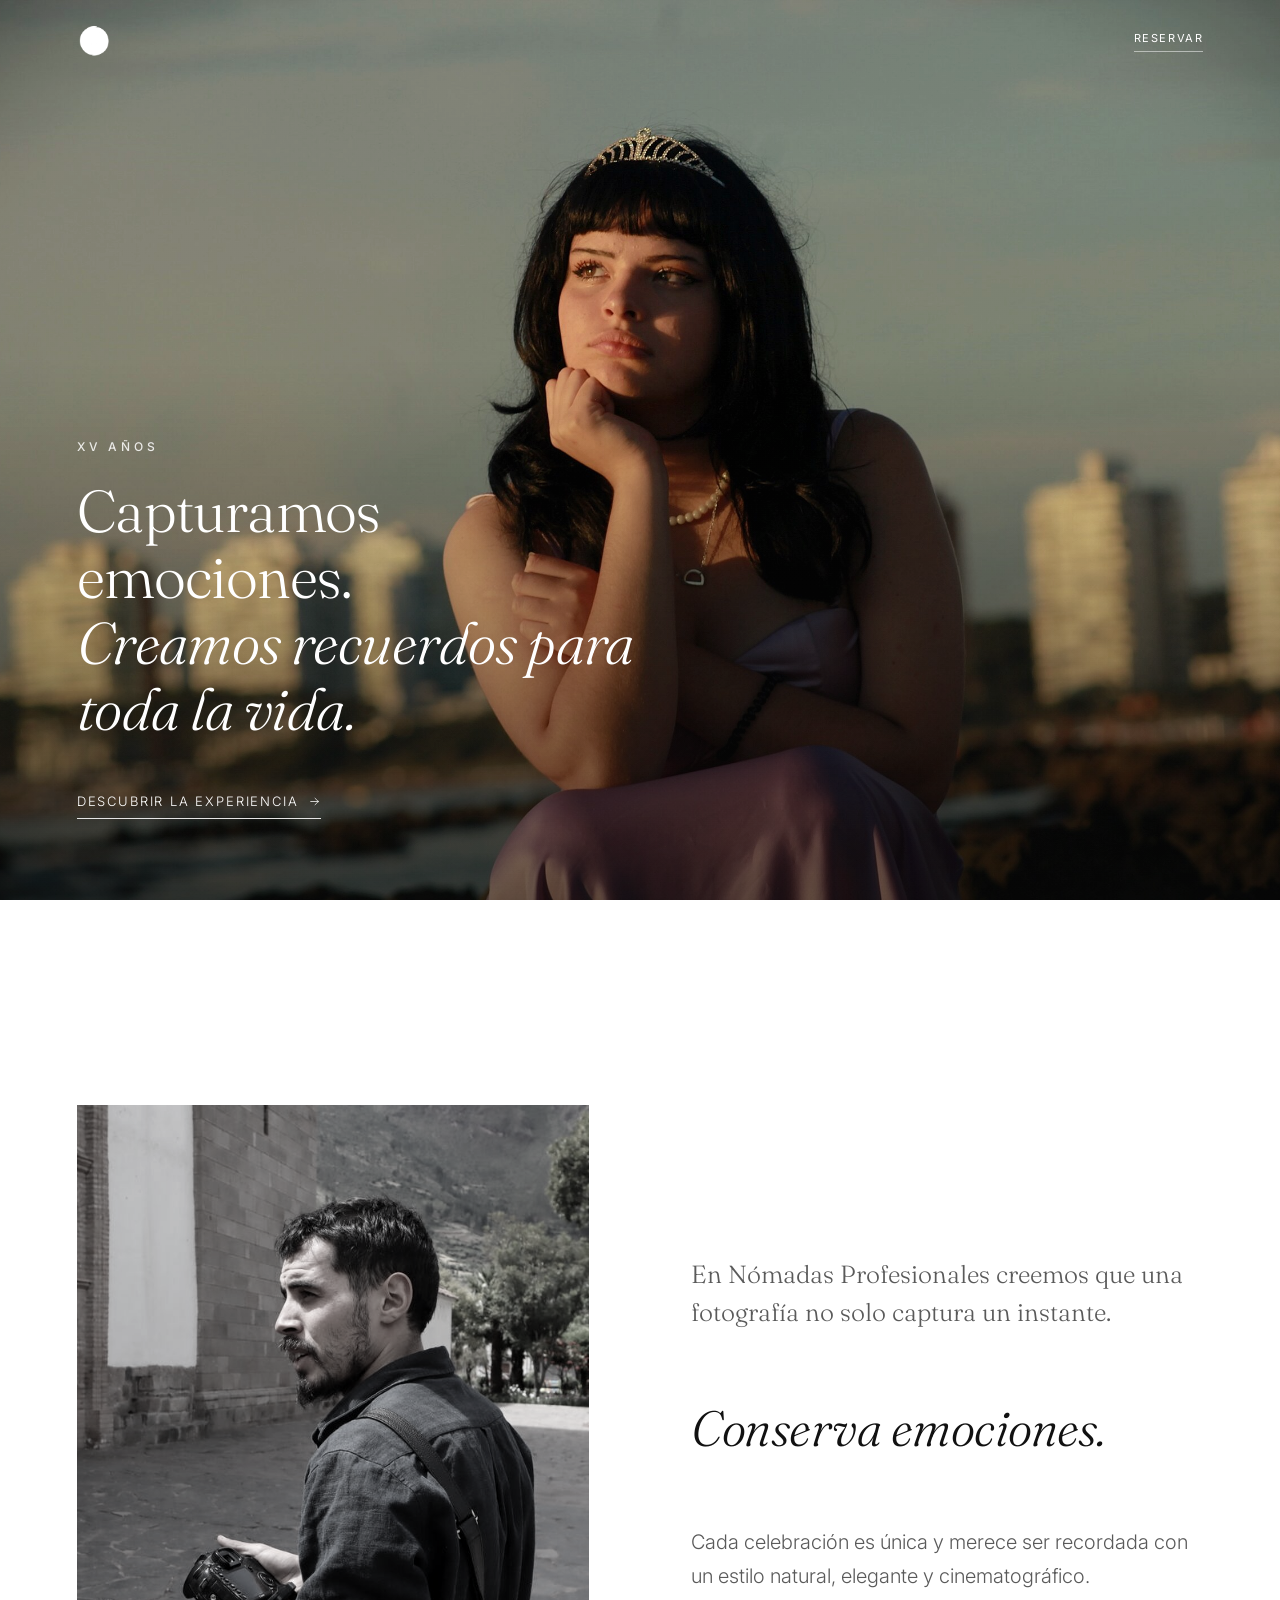
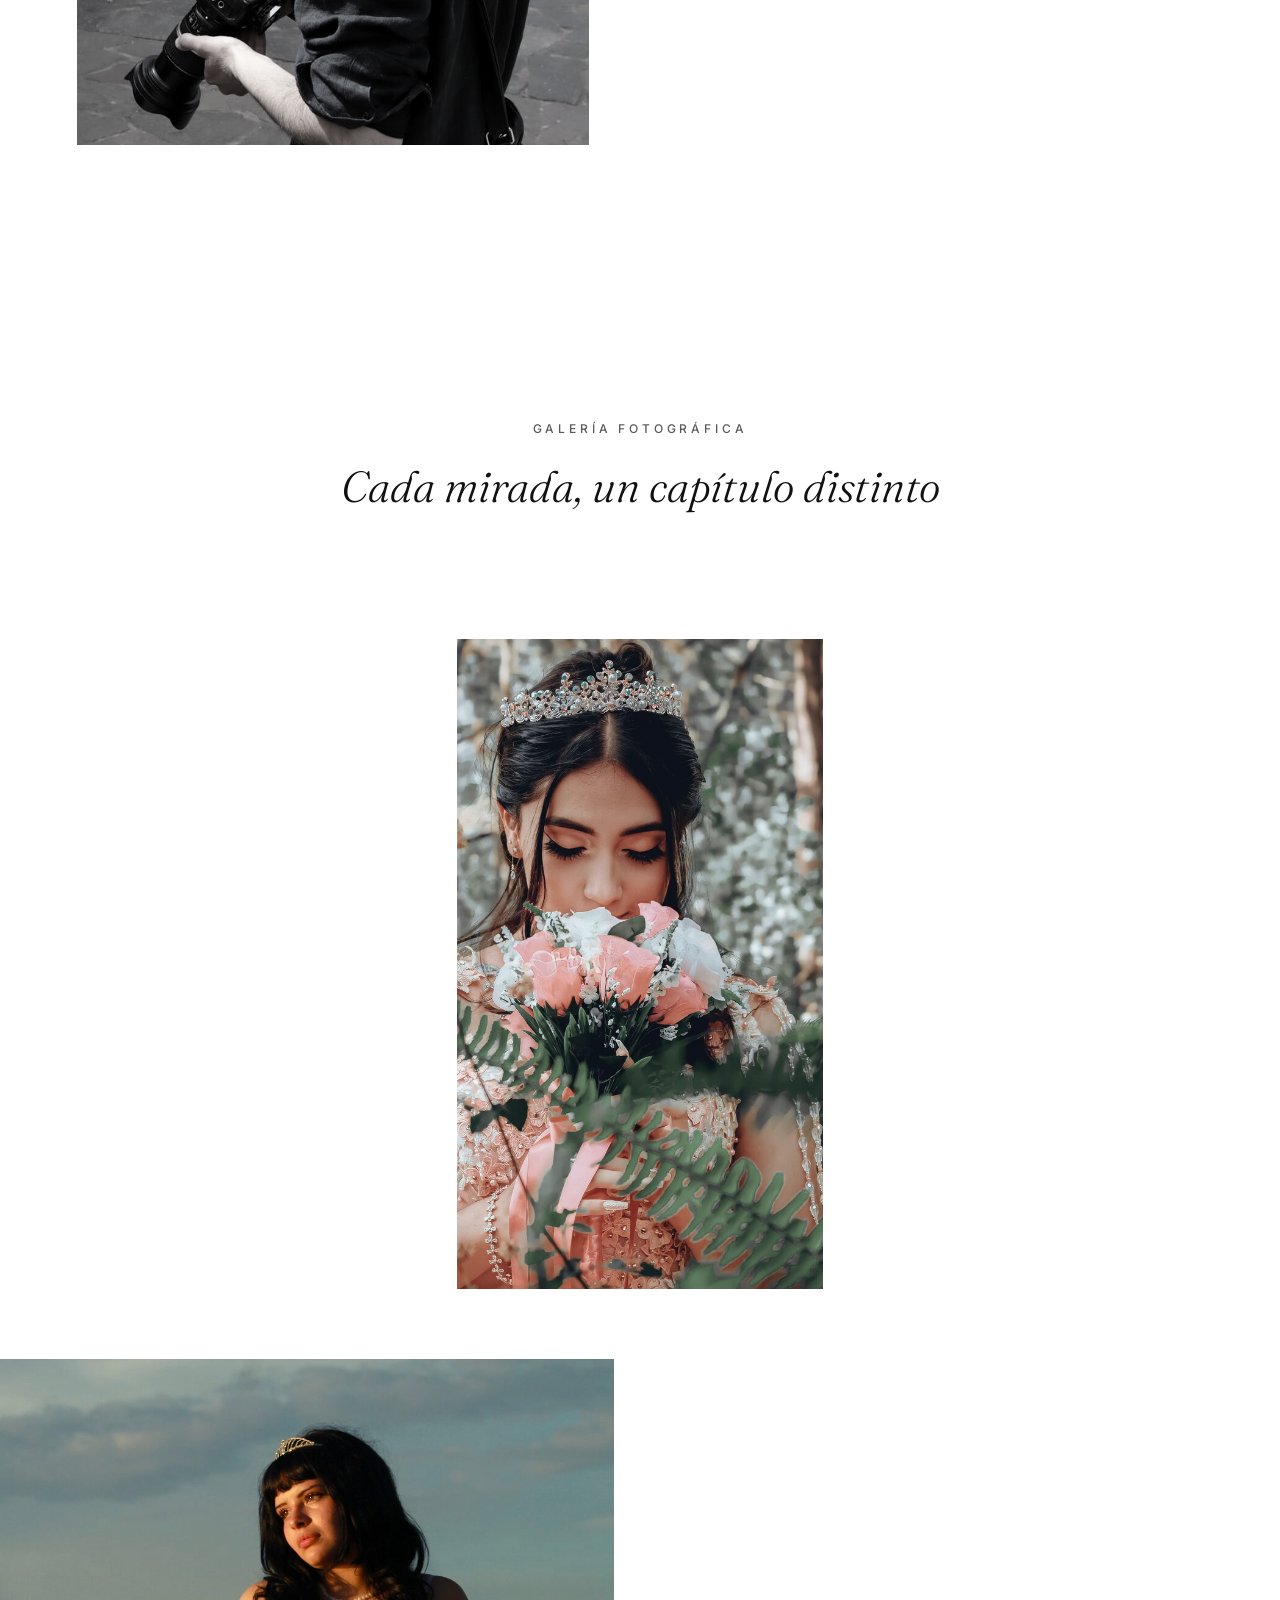
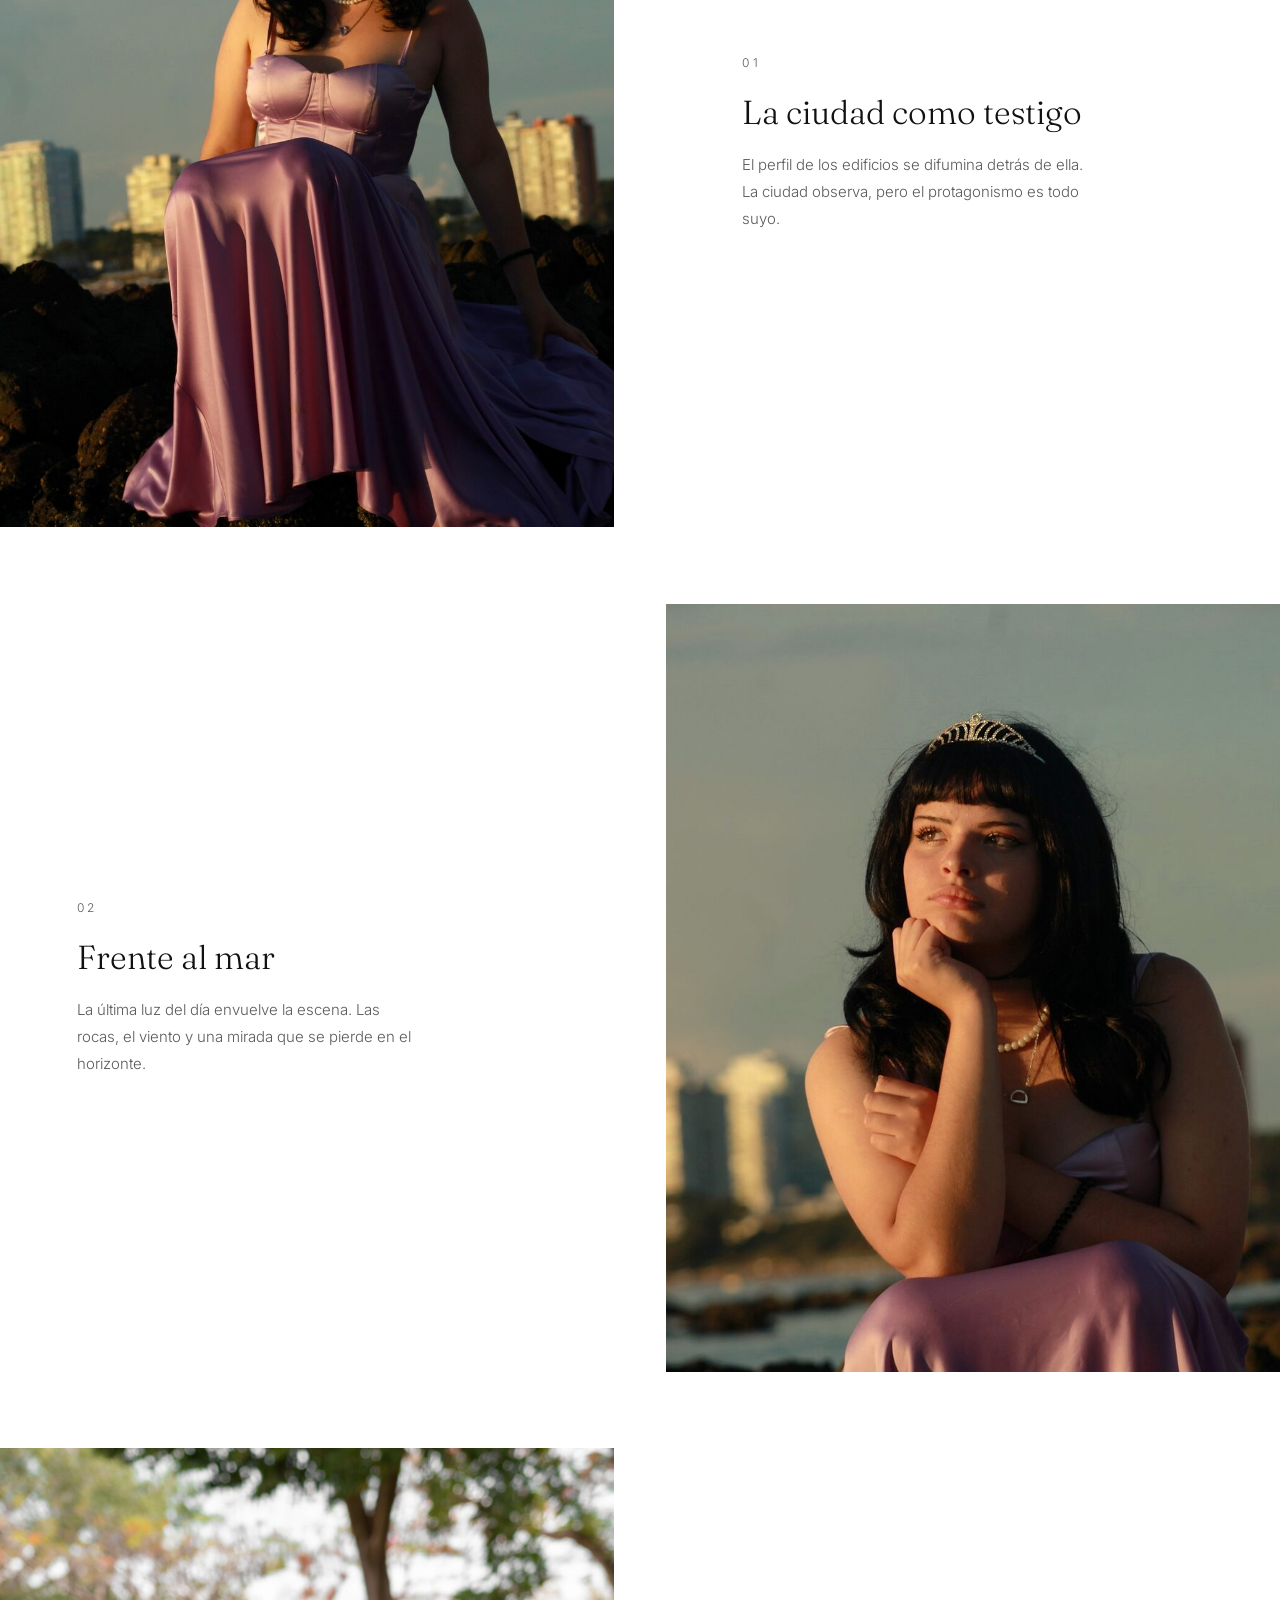
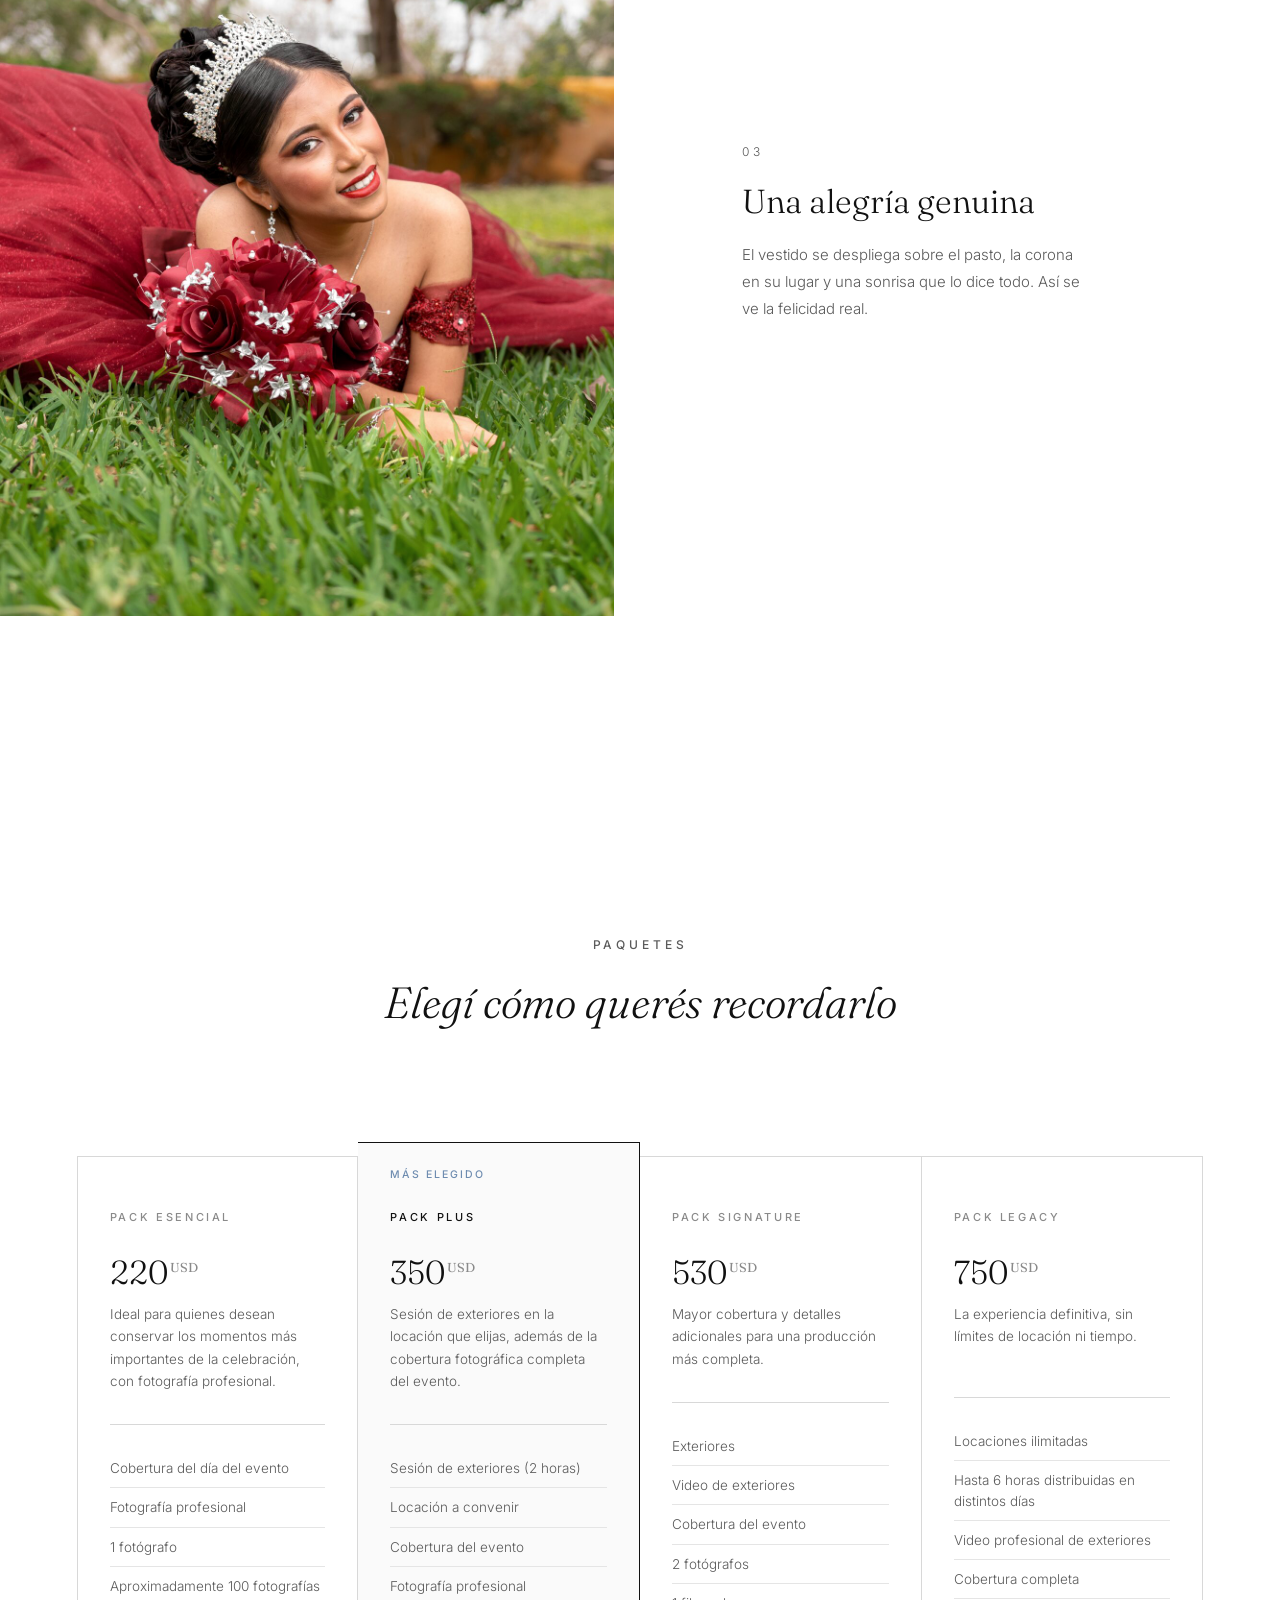
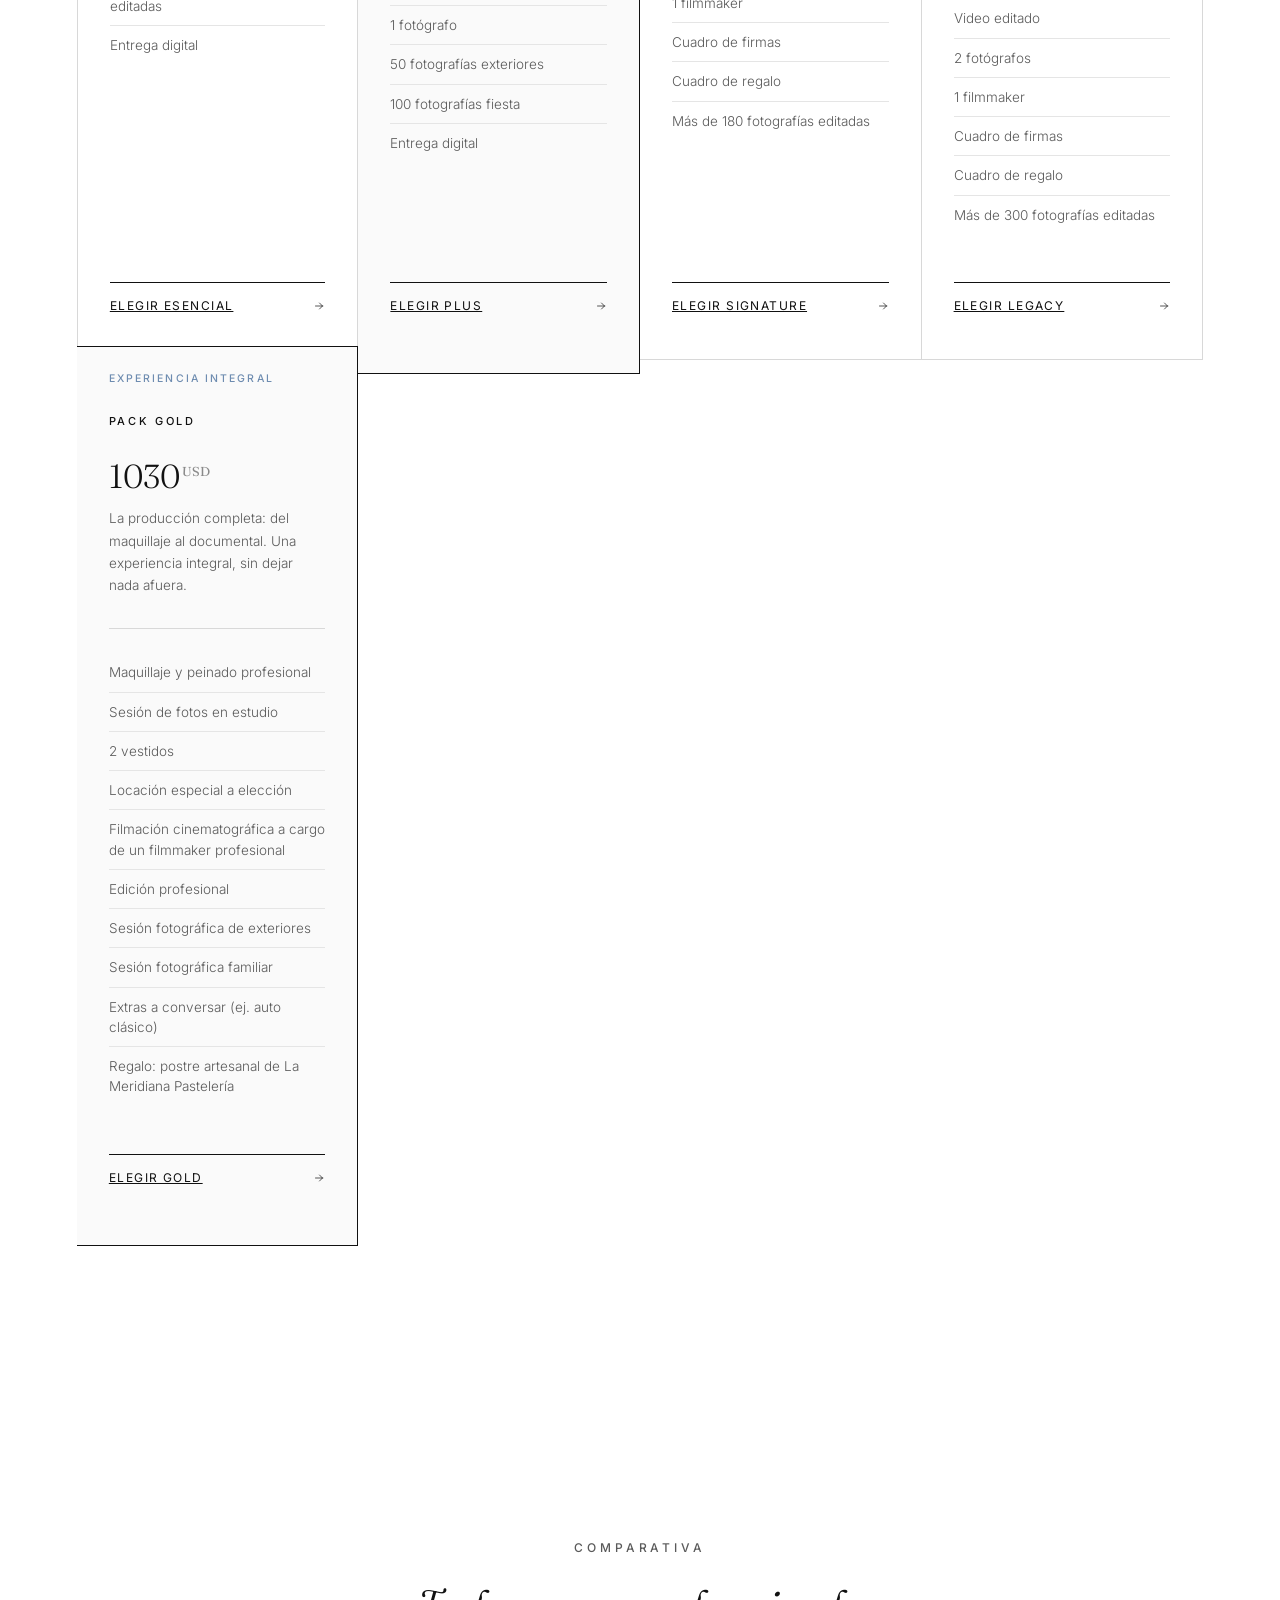
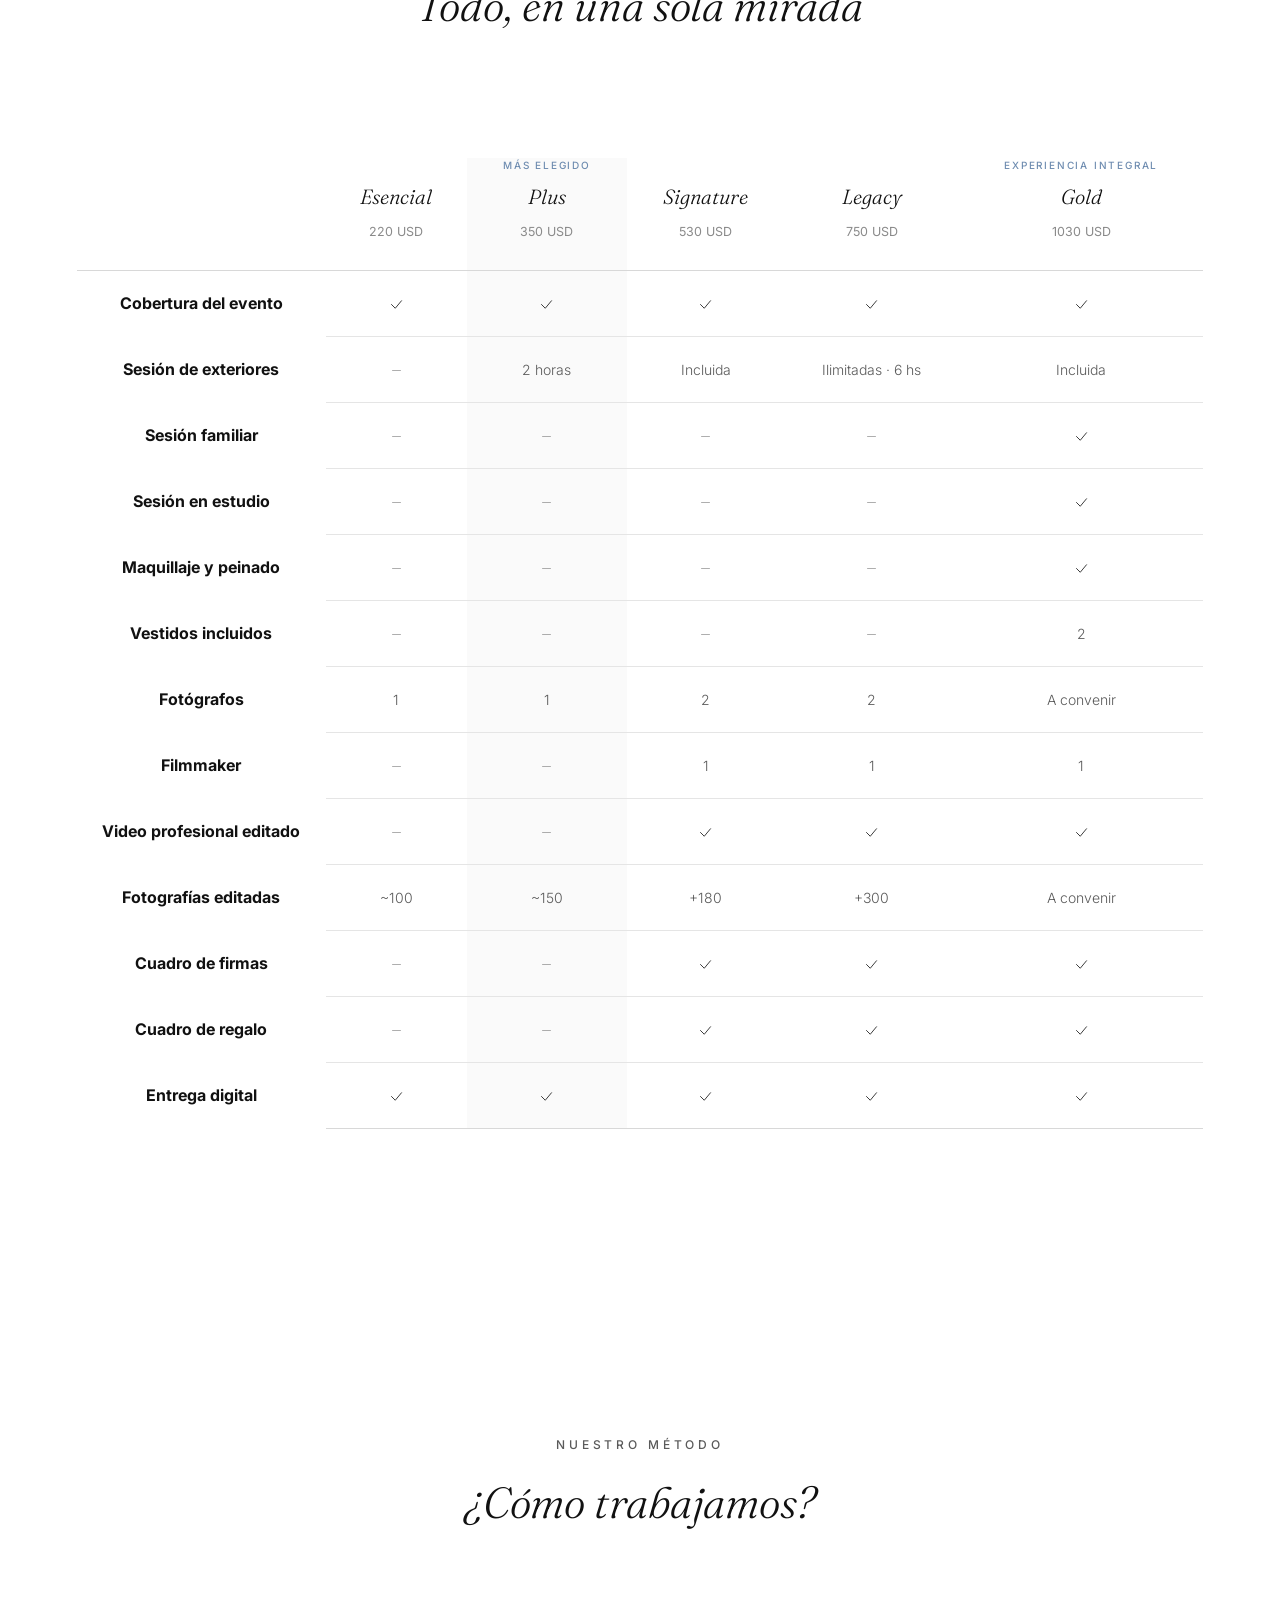
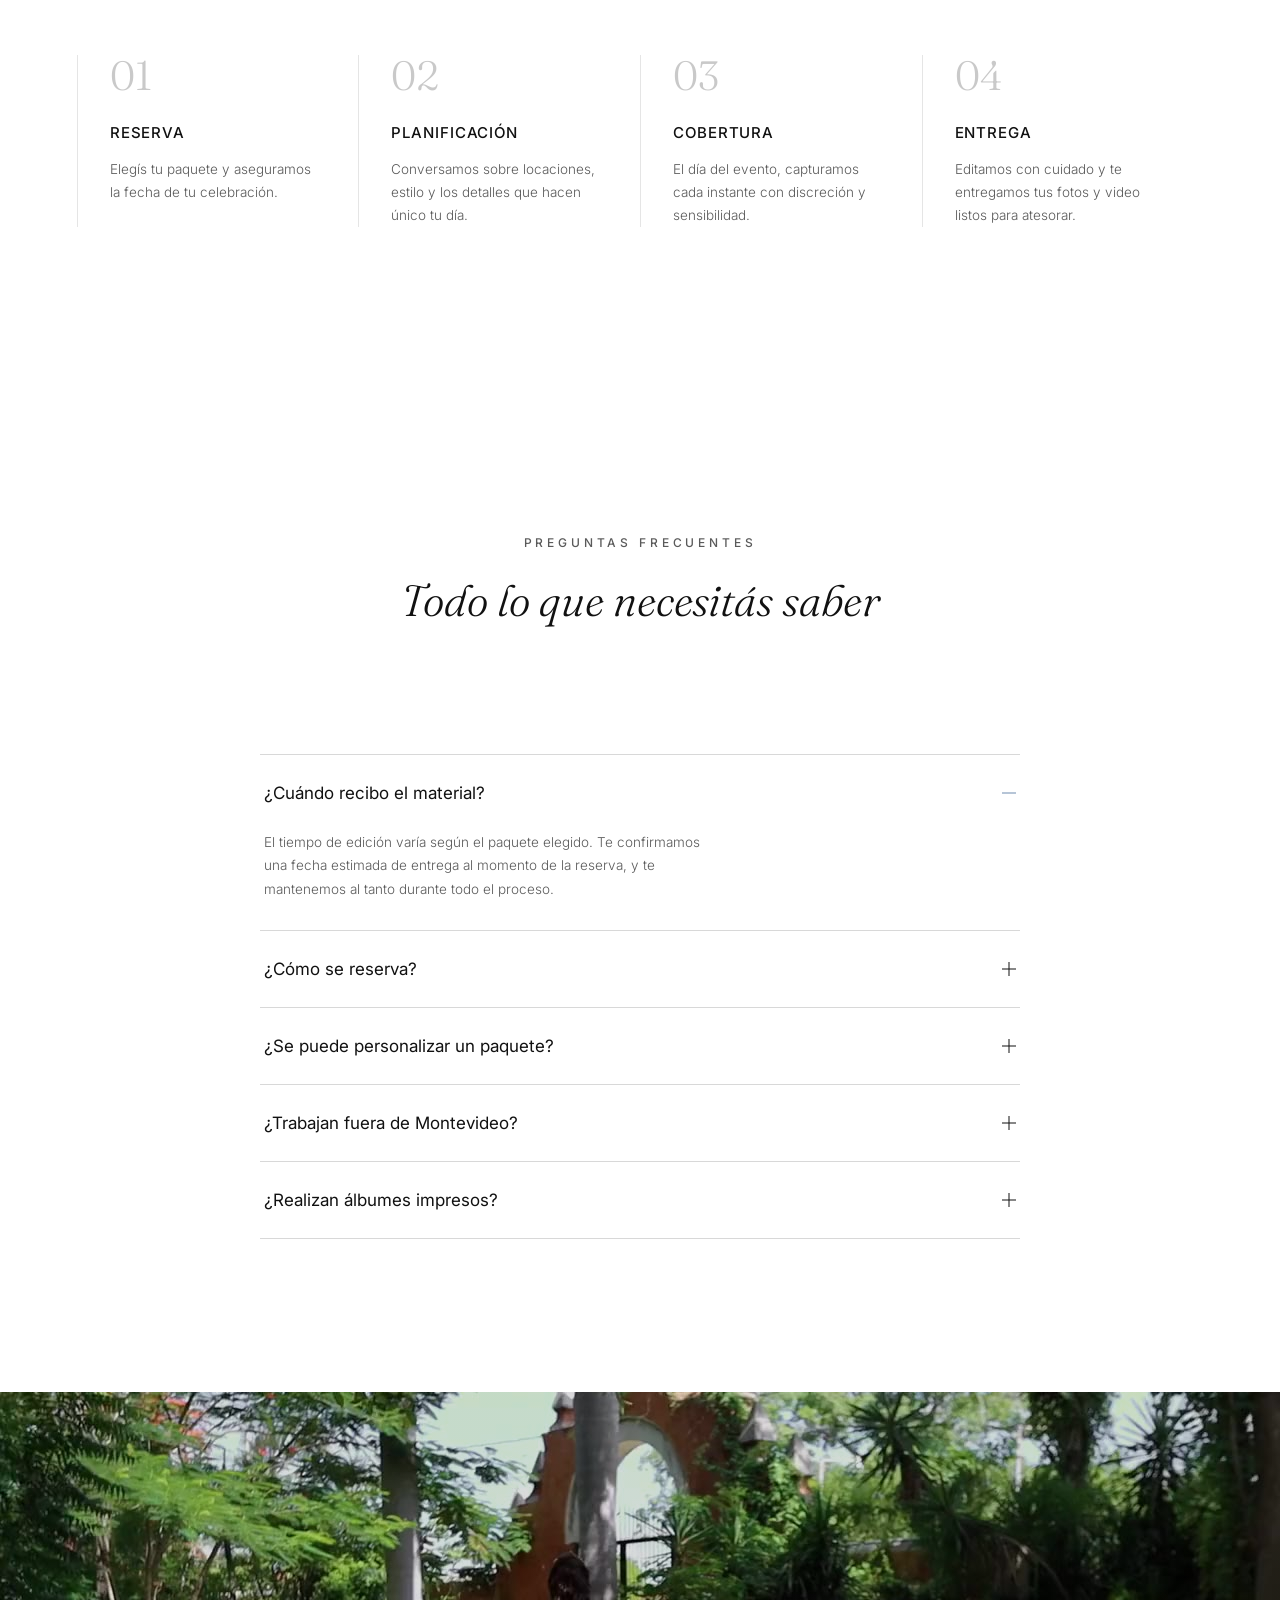
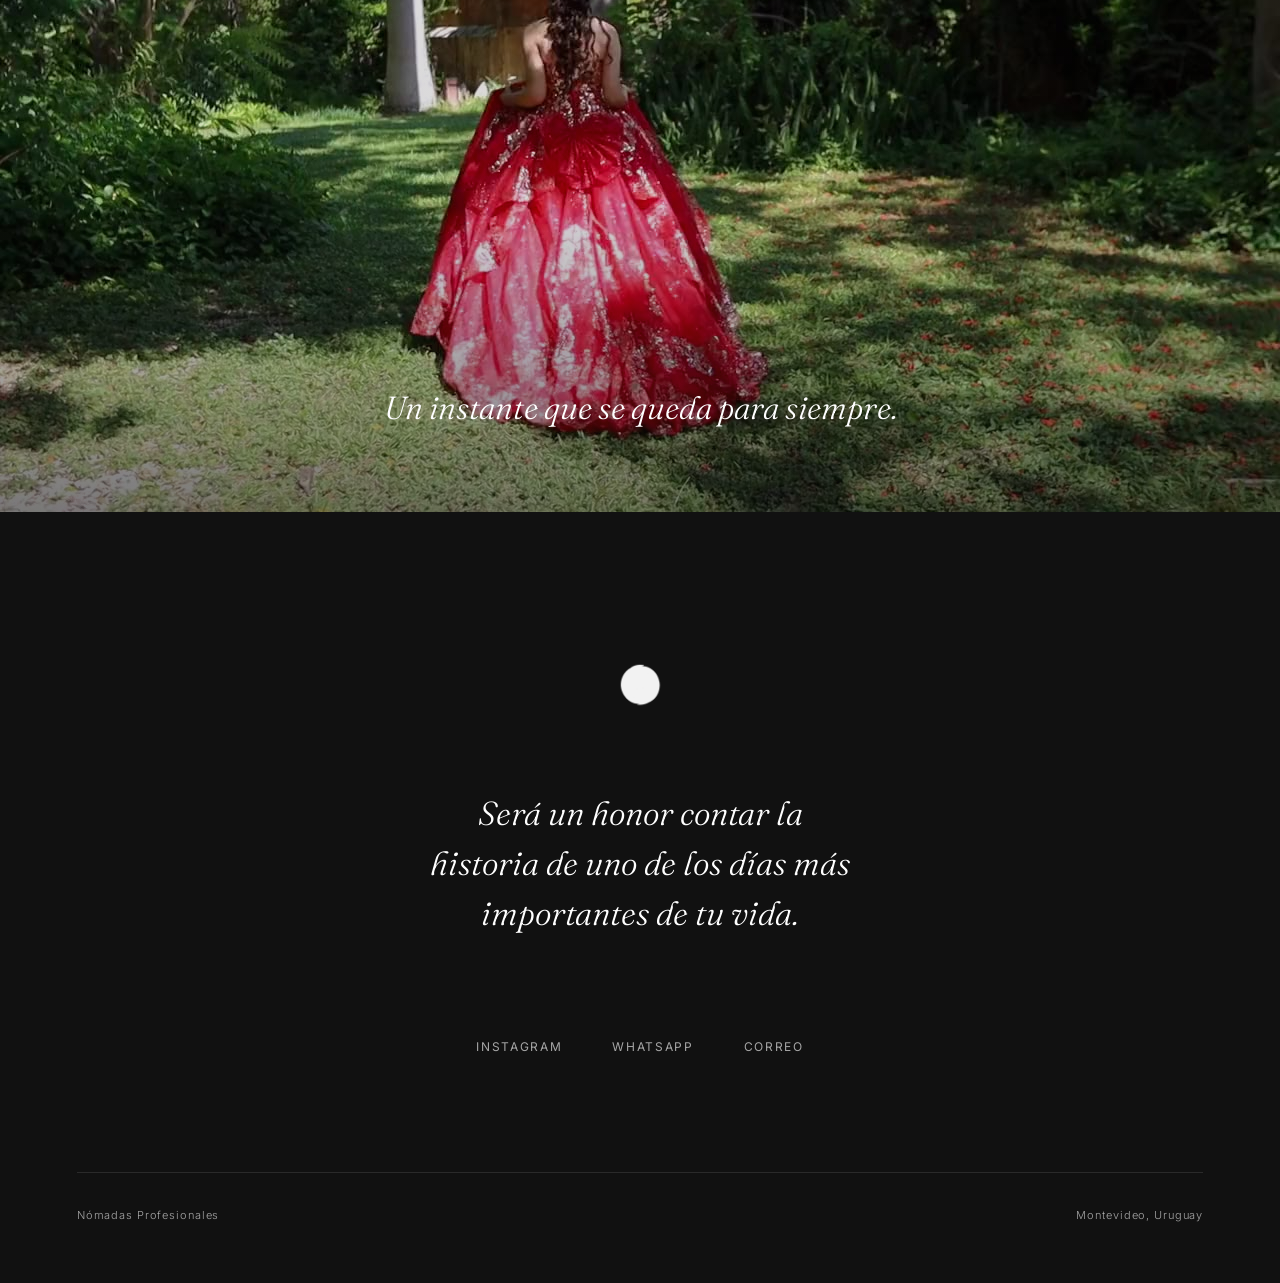
==== index.html @ d7146683 "Rename index (2).html to index.html" ====
<!DOCTYPE html>
<html lang="es">
<head>
  <meta charset="UTF-8">
  <meta name="viewport" content="width=device-width, initial-scale=1.0">

  <!-- ==================== SEO ==================== -->
  <title>Nómadas Profesionales — Fotografía y Video de XV Años</title>
  <meta name="description" content="Fotografía y video profesional de XV años en Montevideo y todo Uruguay. Capturamos emociones y creamos recuerdos para toda la vida, con un estilo natural, elegante y cinematográfico.">
  <meta name="keywords" content="fotografía XV años, video XV años, quinceañera Montevideo, fotógrafo XV años Uruguay, filmmaker XV años">
  <meta name="author" content="Nómadas Profesionales">
  <link rel="canonical" href="https://www.nomadasprofesionales.com/xv-anos">

  <!-- Open Graph / redes sociales -->
  <meta property="og:type" content="website">
  <meta property="og:title" content="Nómadas Profesionales — Fotografía y Video de XV Años">
  <meta property="og:description" content="Capturamos emociones. Creamos recuerdos para toda la vida. Fotografía y video profesional de XV años, con un estilo natural, elegante y cinematográfico.">
  <meta property="og:image" content="img/hero.jpg">
  <meta property="og:locale" content="es_UY">
  <meta name="twitter:card" content="summary_large_image">

  <meta name="theme-color" content="#111111">

  <!-- ==================== Rendimiento: preconexión y fuentes ==================== -->
  <link rel="preconnect" href="https://fonts.googleapis.com">
  <link rel="preconnect" href="https://fonts.gstatic.com" crossorigin>
  <link href="https://fonts.googleapis.com/css2?family=Fraunces:ital,opsz,wght@0,9..144,300;0,9..144,400;1,9..144,300;1,9..144,400&family=Inter:wght@300;400;500&display=swap" rel="stylesheet">

  <link rel="preload" as="image" href="img/hero.jpg" fetchpriority="high">

  <link rel="stylesheet" href="css/style.css">

  <!-- ==================== Datos estructurados (SEO) ==================== -->
  <script type="application/ld+json">
  {
    "@context": "https://schema.org",
    "@type": "ProfessionalService",
    "name": "Nómadas Profesionales",
    "description": "Fotografía y video profesional de XV años, con estilo natural, elegante y cinematográfico.",
    "areaServed": {
      "@type": "City",
      "name": "Montevideo"
    },
    "serviceType": "Fotografía y video de XV años",
    "priceRange": "220 USD - 1030 USD"
  }
  </script>
</head>
<body>

  <!-- ==================== HEADER ==================== -->
  <header class="header">
    <a href="#inicio" class="header__logo" aria-label="Nómadas Profesionales — inicio">
      <img src="img/logo-black.png" alt="Nómadas Profesionales" width="34" height="34">
    </a>
    <a href="#contacto" class="header__cta">Reservar</a>
  </header>

  <main id="inicio">

    <!-- ==================== HERO ==================== -->
    <section class="hero" aria-label="Presentación">
      <img
        class="hero__imagen"
        src="img/hero.jpg"
        alt="Retrato editorial de una quinceañera al atardecer, con el horizonte de la ciudad de fondo"
        width="2400"
        height="1600"
        fetchpriority="high"
      >
      <div class="hero__velo"></div>

      <div class="hero__contenido">
        <p class="hero__eyebrow"><span>XV Años</span></p>

        <h1 class="hero__titulo">
          <span class="linea"><span>Capturamos emociones.</span></span>
          <span class="linea"><span>Creamos recuerdos para toda la vida.</span></span>
        </h1>

        <div class="hero__cta-wrap">
          <a href="#propuesta" class="boton-linea">
            Descubrir la experiencia
            <svg viewBox="0 0 24 24" fill="none" aria-hidden="true">
              <path d="M5 12H19M19 12L13 6M19 12L13 18" stroke="currentColor" stroke-width="1.4" stroke-linecap="round" stroke-linejoin="round"/>
            </svg>
          </a>
        </div>
      </div>
    </section>

    <!-- ==================== NUESTRA PROPUESTA ==================== -->
    <section class="propuesta" id="propuesta" aria-labelledby="propuesta-titulo">
      <h2 id="propuesta-titulo" class="sr-only">Nuestra propuesta</h2>

      <div class="propuesta__grid">
        <div class="propuesta__figura" data-reveal>
          <img
            src="img/about.jpg"
            alt="El fotógrafo de Nómadas Profesionales trabajando en el terreno, cámara en mano"
            width="1200"
            height="800"
            loading="lazy"
          >
        </div>

        <div class="propuesta__bloque">
          <p class="propuesta__linea propuesta__linea--intro" data-reveal>
            En Nómadas Profesionales creemos que una fotografía no solo captura un instante.
          </p>
          <p class="propuesta__linea propuesta__linea--enfasis" data-reveal>
            Conserva emociones.
          </p>
          <p class="propuesta__linea propuesta__linea--cierre" data-reveal>
            Cada celebración es única y merece ser recordada con un estilo natural, elegante y cinematográfico.
          </p>
        </div>
      </div>
    </section>

    <!-- ==================== GALERÍA FOTOGRÁFICA ==================== -->
    <section class="galeria" id="galeria" aria-labelledby="galeria-titulo">
      <div class="encabezado-seccion">
        <p class="eyebrow">Galería fotográfica</p>
        <h2 id="galeria-titulo" class="titulo-seccion">Cada mirada, un capítulo distinto</h2>
      </div>

      <!-- Otoño: una sola foto, vertical -->
      <figure class="galeria__ancha" data-reveal>
        <img src="img/gallery-08.jpg" alt="Retrato oliendo un ramo de flores entre helechos" width="1600" height="1066" loading="lazy">
      </figure>

      <!-- El video se movió a una sección propia al final de la página,
           donde se reproduce de fondo automáticamente al llegar a esa altura. -->

      <article class="galeria__entrada">
        <div class="galeria__figura" data-reveal>
          <img src="img/gallery-02.jpg" alt="Retrato frente al horizonte de la ciudad, al atardecer" width="1600" height="1245" loading="lazy">
        </div>
        <div class="galeria__texto">
          <span class="galeria__numero">01</span>
          <h3 class="galeria__titulo">La ciudad como testigo</h3>
          <p class="galeria__descripcion">El perfil de los edificios se difumina detrás de ella. La ciudad observa, pero el protagonismo es todo suyo.</p>
        </div>
      </article>

      <article class="galeria__entrada galeria__entrada--invertida">
        <div class="galeria__figura" data-reveal>
          <img src="img/gallery-04.jpg" alt="Retrato sobre las rocas de la costa, al atardecer" width="1600" height="1067" loading="lazy">
        </div>
        <div class="galeria__texto">
          <span class="galeria__numero">02</span>
          <h3 class="galeria__titulo">Frente al mar</h3>
          <p class="galeria__descripcion">La última luz del día envuelve la escena. Las rocas, el viento y una mirada que se pierde en el horizonte.</p>
        </div>
      </article>

      <article class="galeria__entrada">
        <div class="galeria__figura" data-reveal>
          <img src="img/gallery-07.jpg" alt="Retrato recostada sobre el pasto con vestido rojo, tiara y ramo" width="1280" height="1600" loading="lazy">
        </div>
        <div class="galeria__texto">
          <span class="galeria__numero">03</span>
          <h3 class="galeria__titulo">Una alegría genuina</h3>
          <p class="galeria__descripcion">El vestido se despliega sobre el pasto, la corona en su lugar y una sonrisa que lo dice todo. Así se ve la felicidad real.</p>
        </div>
      </article>
    </section>

    <!-- ==================== PAQUETES ==================== -->
    <section class="paquetes" id="paquetes" aria-labelledby="paquetes-titulo">
      <div class="encabezado-seccion">
        <p class="eyebrow">Paquetes</p>
        <h2 id="paquetes-titulo" class="titulo-seccion">Elegí cómo querés recordarlo</h2>
      </div>

      <div class="paquetes__grid">

        <article class="tarjeta">
          <p class="tarjeta__nombre">Pack Esencial</p>
          <p class="tarjeta__precio">220<sup>USD</sup></p>
          <p class="tarjeta__descripcion">Ideal para quienes desean conservar los momentos más importantes de la celebración, con fotografía profesional.</p>
          <div class="tarjeta__divisor"></div>
          <ul class="tarjeta__lista">
            <li>Cobertura del día del evento</li>
            <li>Fotografía profesional</li>
            <li>1 fotógrafo</li>
            <li>Aproximadamente 100 fotografías editadas</li>
            <li>Entrega digital</li>
          </ul>
          <a href="#contacto" class="tarjeta__cta">
            Elegir Esencial
            <svg class="icono" viewBox="0 0 24 24" fill="none" aria-hidden="true"><path d="M5 12H19M19 12L13 6M19 12L13 18" stroke="currentColor" stroke-width="1.4" stroke-linecap="round" stroke-linejoin="round"/></svg>
          </a>
        </article>

        <article class="tarjeta tarjeta--destacada">
          <span class="tarjeta__etiqueta">Más elegido</span>
          <p class="tarjeta__nombre">Pack Plus</p>
          <p class="tarjeta__precio">350<sup>USD</sup></p>
          <p class="tarjeta__descripcion">Sesión de exteriores en la locación que elijas, además de la cobertura fotográfica completa del evento.</p>
          <div class="tarjeta__divisor"></div>
          <ul class="tarjeta__lista">
            <li>Sesión de exteriores (2 horas)</li>
            <li>Locación a convenir</li>
            <li>Cobertura del evento</li>
            <li>Fotografía profesional</li>
            <li>1 fotógrafo</li>
            <li>50 fotografías exteriores</li>
            <li>100 fotografías fiesta</li>
            <li>Entrega digital</li>
          </ul>
          <a href="#contacto" class="tarjeta__cta">
            Elegir Plus
            <svg class="icono" viewBox="0 0 24 24" fill="none" aria-hidden="true"><path d="M5 12H19M19 12L13 6M19 12L13 18" stroke="currentColor" stroke-width="1.4" stroke-linecap="round" stroke-linejoin="round"/></svg>
          </a>
        </article>

        <article class="tarjeta">
          <p class="tarjeta__nombre">Pack Signature</p>
          <p class="tarjeta__precio">530<sup>USD</sup></p>
          <p class="tarjeta__descripcion">Mayor cobertura y detalles adicionales para una producción más completa.</p>
          <div class="tarjeta__divisor"></div>
          <ul class="tarjeta__lista">
            <li>Exteriores</li>
            <li>Video de exteriores</li>
            <li>Cobertura del evento</li>
            <li>2 fotógrafos</li>
            <li>1 filmmaker</li>
            <li>Cuadro de firmas</li>
            <li>Cuadro de regalo</li>
            <li>Más de 180 fotografías editadas</li>
          </ul>
          <a href="#contacto" class="tarjeta__cta">
            Elegir Signature
            <svg class="icono" viewBox="0 0 24 24" fill="none" aria-hidden="true"><path d="M5 12H19M19 12L13 6M19 12L13 18" stroke="currentColor" stroke-width="1.4" stroke-linecap="round" stroke-linejoin="round"/></svg>
          </a>
        </article>

        <article class="tarjeta">
          <p class="tarjeta__nombre">Pack Legacy</p>
          <p class="tarjeta__precio">750<sup>USD</sup></p>
          <p class="tarjeta__descripcion">La experiencia definitiva, sin límites de locación ni tiempo.</p>
          <div class="tarjeta__divisor"></div>
          <ul class="tarjeta__lista">
            <li>Locaciones ilimitadas</li>
            <li>Hasta 6 horas distribuidas en distintos días</li>
            <li>Video profesional de exteriores</li>
            <li>Cobertura completa</li>
            <li>Video editado</li>
            <li>2 fotógrafos</li>
            <li>1 filmmaker</li>
            <li>Cuadro de firmas</li>
            <li>Cuadro de regalo</li>
            <li>Más de 300 fotografías editadas</li>
          </ul>
          <a href="#contacto" class="tarjeta__cta">
            Elegir Legacy
            <svg class="icono" viewBox="0 0 24 24" fill="none" aria-hidden="true"><path d="M5 12H19M19 12L13 6M19 12L13 18" stroke="currentColor" stroke-width="1.4" stroke-linecap="round" stroke-linejoin="round"/></svg>
          </a>
        </article>

        <article class="tarjeta tarjeta--destacada">
          <span class="tarjeta__etiqueta">Experiencia integral</span>
          <p class="tarjeta__nombre">Pack Gold</p>
          <p class="tarjeta__precio">1030<sup>USD</sup></p>
          <p class="tarjeta__descripcion">La producción completa: del maquillaje al documental. Una experiencia integral, sin dejar nada afuera.</p>
          <div class="tarjeta__divisor"></div>
          <ul class="tarjeta__lista">
            <li>Maquillaje y peinado profesional</li>
            <li>Sesión de fotos en estudio</li>
            <li>2 vestidos</li>
            <li>Locación especial a elección</li>
            <li>Filmación cinematográfica a cargo de un filmmaker profesional</li>
            <li>Edición profesional</li>
            <li>Sesión fotográfica de exteriores</li>
            <li>Sesión fotográfica familiar</li>
            <li>Extras a conversar (ej. auto clásico)</li>
            <li>Regalo: postre artesanal de La Meridiana Pastelería</li>
          </ul>
          <a href="#contacto" class="tarjeta__cta">
            Elegir Gold
            <svg class="icono" viewBox="0 0 24 24" fill="none" aria-hidden="true"><path d="M5 12H19M19 12L13 6M19 12L13 18" stroke="currentColor" stroke-width="1.4" stroke-linecap="round" stroke-linejoin="round"/></svg>
          </a>
        </article>

      </div>
    </section>

    <!-- ==================== COMPARATIVA ==================== -->
    <section class="comparativa" id="comparativa" aria-labelledby="comparativa-titulo">
      <div class="encabezado-seccion">
        <p class="eyebrow">Comparativa</p>
        <h2 id="comparativa-titulo" class="titulo-seccion">Todo, en una sola mirada</h2>
      </div>

      <div class="comparativa__wrap">
        <table class="tabla-comparativa">
          <caption class="sr-only">Comparación de características entre los cinco paquetes de fotografía y video de XV años</caption>
          <thead>
            <tr>
              <th scope="col"></th>
              <th scope="col">
                <div class="th-interior">
                  <span class="th-etiqueta"></span>
                  <span class="th-nombre">Esencial</span>
                  <span class="th-precio">220 USD</span>
                </div>
              </th>
              <th scope="col" class="col-plus">
                <div class="th-interior">
                  <span class="th-etiqueta">Más elegido</span>
                  <span class="th-nombre">Plus</span>
                  <span class="th-precio">350 USD</span>
                </div>
              </th>
              <th scope="col">
                <div class="th-interior">
                  <span class="th-etiqueta"></span>
                  <span class="th-nombre">Signature</span>
                  <span class="th-precio">530 USD</span>
                </div>
              </th>
              <th scope="col">
                <div class="th-interior">
                  <span class="th-etiqueta"></span>
                  <span class="th-nombre">Legacy</span>
                  <span class="th-precio">750 USD</span>
                </div>
              </th>
              <th scope="col">
                <div class="th-interior">
                  <span class="th-etiqueta">Experiencia integral</span>
                  <span class="th-nombre">Gold</span>
                  <span class="th-precio">1030 USD</span>
                </div>
              </th>
            </tr>
          </thead>
          <tbody>
            <tr>
              <th scope="row">Cobertura del evento</th>
              <td><svg class="icono icono--check" viewBox="0 0 24 24" aria-label="Incluido"><polyline points="4 12 10 18 20 6"/></svg></td>
              <td class="col-plus"><svg class="icono icono--check" viewBox="0 0 24 24" aria-label="Incluido"><polyline points="4 12 10 18 20 6"/></svg></td>
              <td><svg class="icono icono--check" viewBox="0 0 24 24" aria-label="Incluido"><polyline points="4 12 10 18 20 6"/></svg></td>
              <td><svg class="icono icono--check" viewBox="0 0 24 24" aria-label="Incluido"><polyline points="4 12 10 18 20 6"/></svg></td>
              <td><svg class="icono icono--check" viewBox="0 0 24 24" aria-label="Incluido"><polyline points="4 12 10 18 20 6"/></svg></td>
            </tr>
            <tr>
              <th scope="row">Sesión de exteriores</th>
              <td><svg class="icono icono--guion" viewBox="0 0 24 24" aria-label="No incluido"><line x1="5" y1="12" x2="19" y2="12"/></svg></td>
              <td class="col-plus">2 horas</td>
              <td>Incluida</td>
              <td>Ilimitadas · 6 hs</td>
              <td>Incluida</td>
            </tr>
            <tr>
              <th scope="row">Sesión familiar</th>
              <td><svg class="icono icono--guion" viewBox="0 0 24 24" aria-label="No incluido"><line x1="5" y1="12" x2="19" y2="12"/></svg></td>
              <td class="col-plus"><svg class="icono icono--guion" viewBox="0 0 24 24" aria-label="No incluido"><line x1="5" y1="12" x2="19" y2="12"/></svg></td>
              <td><svg class="icono icono--guion" viewBox="0 0 24 24" aria-label="No incluido"><line x1="5" y1="12" x2="19" y2="12"/></svg></td>
              <td><svg class="icono icono--guion" viewBox="0 0 24 24" aria-label="No incluido"><line x1="5" y1="12" x2="19" y2="12"/></svg></td>
              <td><svg class="icono icono--check" viewBox="0 0 24 24" aria-label="Incluido"><polyline points="4 12 10 18 20 6"/></svg></td>
            </tr>
            <tr>
              <th scope="row">Sesión en estudio</th>
              <td><svg class="icono icono--guion" viewBox="0 0 24 24" aria-label="No incluido"><line x1="5" y1="12" x2="19" y2="12"/></svg></td>
              <td class="col-plus"><svg class="icono icono--guion" viewBox="0 0 24 24" aria-label="No incluido"><line x1="5" y1="12" x2="19" y2="12"/></svg></td>
              <td><svg class="icono icono--guion" viewBox="0 0 24 24" aria-label="No incluido"><line x1="5" y1="12" x2="19" y2="12"/></svg></td>
              <td><svg class="icono icono--guion" viewBox="0 0 24 24" aria-label="No incluido"><line x1="5" y1="12" x2="19" y2="12"/></svg></td>
              <td><svg class="icono icono--check" viewBox="0 0 24 24" aria-label="Incluido"><polyline points="4 12 10 18 20 6"/></svg></td>
            </tr>
            <tr>
              <th scope="row">Maquillaje y peinado</th>
              <td><svg class="icono icono--guion" viewBox="0 0 24 24" aria-label="No incluido"><line x1="5" y1="12" x2="19" y2="12"/></svg></td>
              <td class="col-plus"><svg class="icono icono--guion" viewBox="0 0 24 24" aria-label="No incluido"><line x1="5" y1="12" x2="19" y2="12"/></svg></td>
              <td><svg class="icono icono--guion" viewBox="0 0 24 24" aria-label="No incluido"><line x1="5" y1="12" x2="19" y2="12"/></svg></td>
              <td><svg class="icono icono--guion" viewBox="0 0 24 24" aria-label="No incluido"><line x1="5" y1="12" x2="19" y2="12"/></svg></td>
              <td><svg class="icono icono--check" viewBox="0 0 24 24" aria-label="Incluido"><polyline points="4 12 10 18 20 6"/></svg></td>
            </tr>
            <tr>
              <th scope="row">Vestidos incluidos</th>
              <td><svg class="icono icono--guion" viewBox="0 0 24 24" aria-label="No incluido"><line x1="5" y1="12" x2="19" y2="12"/></svg></td>
              <td class="col-plus"><svg class="icono icono--guion" viewBox="0 0 24 24" aria-label="No incluido"><line x1="5" y1="12" x2="19" y2="12"/></svg></td>
              <td><svg class="icono icono--guion" viewBox="0 0 24 24" aria-label="No incluido"><line x1="5" y1="12" x2="19" y2="12"/></svg></td>
              <td><svg class="icono icono--guion" viewBox="0 0 24 24" aria-label="No incluido"><line x1="5" y1="12" x2="19" y2="12"/></svg></td>
              <td>2</td>
            </tr>
            <tr>
              <th scope="row">Fotógrafos</th>
              <td>1</td>
              <td class="col-plus">1</td>
              <td>2</td>
              <td>2</td>
              <td>A convenir</td>
            </tr>
            <tr>
              <th scope="row">Filmmaker</th>
              <td><svg class="icono icono--guion" viewBox="0 0 24 24" aria-label="No incluido"><line x1="5" y1="12" x2="19" y2="12"/></svg></td>
              <td class="col-plus"><svg class="icono icono--guion" viewBox="0 0 24 24" aria-label="No incluido"><line x1="5" y1="12" x2="19" y2="12"/></svg></td>
              <td>1</td>
              <td>1</td>
              <td>1</td>
            </tr>
            <tr>
              <th scope="row">Video profesional editado</th>
              <td><svg class="icono icono--guion" viewBox="0 0 24 24" aria-label="No incluido"><line x1="5" y1="12" x2="19" y2="12"/></svg></td>
              <td class="col-plus"><svg class="icono icono--guion" viewBox="0 0 24 24" aria-label="No incluido"><line x1="5" y1="12" x2="19" y2="12"/></svg></td>
              <td><svg class="icono icono--check" viewBox="0 0 24 24" aria-label="Incluido"><polyline points="4 12 10 18 20 6"/></svg></td>
              <td><svg class="icono icono--check" viewBox="0 0 24 24" aria-label="Incluido"><polyline points="4 12 10 18 20 6"/></svg></td>
              <td><svg class="icono icono--check" viewBox="0 0 24 24" aria-label="Incluido"><polyline points="4 12 10 18 20 6"/></svg></td>
            </tr>
            <tr>
              <th scope="row">Fotografías editadas</th>
              <td>~100</td>
              <td class="col-plus">~150</td>
              <td>+180</td>
              <td>+300</td>
              <td>A convenir</td>
            </tr>
            <tr>
              <th scope="row">Cuadro de firmas</th>
              <td><svg class="icono icono--guion" viewBox="0 0 24 24" aria-label="No incluido"><line x1="5" y1="12" x2="19" y2="12"/></svg></td>
              <td class="col-plus"><svg class="icono icono--guion" viewBox="0 0 24 24" aria-label="No incluido"><line x1="5" y1="12" x2="19" y2="12"/></svg></td>
              <td><svg class="icono icono--check" viewBox="0 0 24 24" aria-label="Incluido"><polyline points="4 12 10 18 20 6"/></svg></td>
              <td><svg class="icono icono--check" viewBox="0 0 24 24" aria-label="Incluido"><polyline points="4 12 10 18 20 6"/></svg></td>
              <td><svg class="icono icono--check" viewBox="0 0 24 24" aria-label="Incluido"><polyline points="4 12 10 18 20 6"/></svg></td>
            </tr>
            <tr>
              <th scope="row">Cuadro de regalo</th>
              <td><svg class="icono icono--guion" viewBox="0 0 24 24" aria-label="No incluido"><line x1="5" y1="12" x2="19" y2="12"/></svg></td>
              <td class="col-plus"><svg class="icono icono--guion" viewBox="0 0 24 24" aria-label="No incluido"><line x1="5" y1="12" x2="19" y2="12"/></svg></td>
              <td><svg class="icono icono--check" viewBox="0 0 24 24" aria-label="Incluido"><polyline points="4 12 10 18 20 6"/></svg></td>
              <td><svg class="icono icono--check" viewBox="0 0 24 24" aria-label="Incluido"><polyline points="4 12 10 18 20 6"/></svg></td>
              <td><svg class="icono icono--check" viewBox="0 0 24 24" aria-label="Incluido"><polyline points="4 12 10 18 20 6"/></svg></td>
            </tr>
            <tr>
              <th scope="row">Entrega digital</th>
              <td><svg class="icono icono--check" viewBox="0 0 24 24" aria-label="Incluido"><polyline points="4 12 10 18 20 6"/></svg></td>
              <td class="col-plus"><svg class="icono icono--check" viewBox="0 0 24 24" aria-label="Incluido"><polyline points="4 12 10 18 20 6"/></svg></td>
              <td><svg class="icono icono--check" viewBox="0 0 24 24" aria-label="Incluido"><polyline points="4 12 10 18 20 6"/></svg></td>
              <td><svg class="icono icono--check" viewBox="0 0 24 24" aria-label="Incluido"><polyline points="4 12 10 18 20 6"/></svg></td>
              <td><svg class="icono icono--check" viewBox="0 0 24 24" aria-label="Incluido"><polyline points="4 12 10 18 20 6"/></svg></td>
            </tr>
          </tbody>
        </table>
      </div>
    </section>

    <!-- ==================== ¿CÓMO TRABAJAMOS? ==================== -->
    <section class="proceso" id="proceso" aria-labelledby="proceso-titulo">
      <div class="encabezado-seccion">
        <p class="eyebrow">Nuestro método</p>
        <h2 id="proceso-titulo" class="titulo-seccion">¿Cómo trabajamos?</h2>
      </div>

      <div class="proceso__grid">
        <div class="paso" data-reveal>
          <p class="paso__numero">01</p>
          <p class="paso__titulo">Reserva</p>
          <p class="paso__texto">Elegís tu paquete y aseguramos la fecha de tu celebración.</p>
        </div>
        <div class="paso" data-reveal>
          <p class="paso__numero">02</p>
          <p class="paso__titulo">Planificación</p>
          <p class="paso__texto">Conversamos sobre locaciones, estilo y los detalles que hacen único tu día.</p>
        </div>
        <div class="paso" data-reveal>
          <p class="paso__numero">03</p>
          <p class="paso__titulo">Cobertura</p>
          <p class="paso__texto">El día del evento, capturamos cada instante con discreción y sensibilidad.</p>
        </div>
        <div class="paso" data-reveal>
          <p class="paso__numero">04</p>
          <p class="paso__titulo">Entrega</p>
          <p class="paso__texto">Editamos con cuidado y te entregamos tus fotos y video listos para atesorar.</p>
        </div>
      </div>
    </section>

    <!-- ==================== PREGUNTAS FRECUENTES ==================== -->
    <section class="faq" id="faq" aria-labelledby="faq-titulo">
      <div class="encabezado-seccion">
        <p class="eyebrow">Preguntas frecuentes</p>
        <h2 id="faq-titulo" class="titulo-seccion">Todo lo que necesitás saber</h2>
      </div>

      <div class="faq__lista">

        <div class="faq__item is-open">
          <h3>
            <button class="faq__pregunta" aria-expanded="true" aria-controls="respuesta-1" id="pregunta-1">
              <span class="faq__texto-pregunta">¿Cuándo recibo el material?</span>
              <span class="faq__signo" aria-hidden="true"></span>
            </button>
          </h3>
          <div class="faq__respuesta" id="respuesta-1" role="region" aria-labelledby="pregunta-1">
            <div class="faq__respuesta-interior">
              <p>El tiempo de edición varía según el paquete elegido. Te confirmamos una fecha estimada de entrega al momento de la reserva, y te mantenemos al tanto durante todo el proceso.</p>
            </div>
          </div>
        </div>

        <div class="faq__item">
          <h3>
            <button class="faq__pregunta" aria-expanded="false" aria-controls="respuesta-2" id="pregunta-2">
              <span class="faq__texto-pregunta">¿Cómo se reserva?</span>
              <span class="faq__signo" aria-hidden="true"></span>
            </button>
          </h3>
          <div class="faq__respuesta" id="respuesta-2" role="region" aria-labelledby="pregunta-2">
            <div class="faq__respuesta-interior">
              <p>Escribinos contándonos la fecha y el estilo que imaginás para tu celebración. Coordinamos una breve llamada o reunión, y la fecha queda asegurada con una seña.</p>
            </div>
          </div>
        </div>

        <div class="faq__item">
          <h3>
            <button class="faq__pregunta" aria-expanded="false" aria-controls="respuesta-3" id="pregunta-3">
              <span class="faq__texto-pregunta">¿Se puede personalizar un paquete?</span>
              <span class="faq__signo" aria-hidden="true"></span>
            </button>
          </h3>
          <div class="faq__respuesta" id="respuesta-3" role="region" aria-labelledby="pregunta-3">
            <div class="faq__respuesta-interior">
              <p>Sí. Los paquetes son un punto de partida — podemos ajustar horas de cobertura, cantidad de fotógrafos o agregar servicios puntuales según lo que necesites.</p>
            </div>
          </div>
        </div>

        <div class="faq__item">
          <h3>
            <button class="faq__pregunta" aria-expanded="false" aria-controls="respuesta-4" id="pregunta-4">
              <span class="faq__texto-pregunta">¿Trabajan fuera de Montevideo?</span>
              <span class="faq__signo" aria-hidden="true"></span>
            </button>
          </h3>
          <div class="faq__respuesta" id="respuesta-4" role="region" aria-labelledby="pregunta-4">
            <div class="faq__respuesta-interior">
              <p>Sí, viajamos dentro y fuera de Montevideo. Si tu evento es en el interior o en otro país, escribinos para coordinar los detalles del traslado.</p>
            </div>
          </div>
        </div>

        <div class="faq__item">
          <h3>
            <button class="faq__pregunta" aria-expanded="false" aria-controls="respuesta-5" id="pregunta-5">
              <span class="faq__texto-pregunta">¿Realizan álbumes impresos?</span>
              <span class="faq__signo" aria-hidden="true"></span>
            </button>
          </h3>
          <div class="faq__respuesta" id="respuesta-5" role="region" aria-labelledby="pregunta-5">
            <div class="faq__respuesta-interior">
              <p>Sí, ofrecemos álbumes impresos de alta calidad como servicio adicional. Te mostramos las opciones de formato y papel una vez seleccionadas las fotos finales.</p>
            </div>
          </div>
        </div>

      </div>
    </section>

  </main>

  <!-- ==================== VIDEO DE CIERRE ==================== -->
  <!-- Se reproduce de fondo, en loop y sin sonido, únicamente mientras
       está visible en pantalla (ver inicializarVideoCierre en js/main.js).
       Reemplazar el <source> por tu archivo real cuando lo tengas. -->
  <section class="video-cierre" aria-label="Video destacado">
    <video
      class="video-cierre__media"
      poster="img/video-poster.jpg"
      muted
      loop
      playsinline
      preload="none"
    >
      <source src="img/video-destacado.mp4" type="video/mp4">
    </video>
    <div class="video-cierre__velo"></div>

    <p class="video-cierre__frase" data-reveal>Un instante que se queda para siempre.</p>
  </section>

  <!-- ==================== CONTACTO / FOOTER ==================== -->
  <footer class="footer" id="contacto" role="contentinfo">
    <img class="footer__logo" src="img/logo-white.png" alt="Nómadas Profesionales" width="46" height="46" loading="lazy">

    <p class="footer__frase">Será un honor contar la historia de uno de los días más importantes de tu vida.</p>

    <nav class="footer__enlaces" aria-label="Redes y contacto">
      <a class="footer__enlace" href="https://instagram.com/" target="_blank" rel="noopener noreferrer">Instagram</a>
      <a class="footer__enlace" href="https://wa.me/598XXXXXXXX" target="_blank" rel="noopener noreferrer">WhatsApp</a>
      <a class="footer__enlace" href="mailto:hola@nomadasprofesionales.com">Correo</a>
    </nav>

    <div class="footer__base">
      <span class="footer__marca">Nómadas Profesionales</span>
      <span class="footer__lugar">Montevideo, Uruguay</span>
    </div>
  </footer>

  <script src="js/main.js" defer></script>
</body>
</html>
---- css/style.css ----
/* ==========================================================================
   NÓMADAS PROFESIONALES — XV AÑOS
   Hoja de estilos principal
   Sistema: variables CSS, mobile-first, sin frameworks
   ========================================================================== */

/* --------------------------------------------------------------------------
   1. VARIABLES GLOBALES (Design Tokens)
   -------------------------------------------------------------------------- */
:root {
  /* Color */
  --color-black: #111111;          /* nunca negro puro: más cálido junto a las fotos */
  --color-white: #FFFFFF;
  --color-gray-text: #5A5A5A;      /* texto de cuerpo sobre blanco */
  --color-gray-muted: #8A8A8A;     /* texto secundario / metadatos */
  --color-gray-light: #E5E5E5;     /* líneas y separadores suaves */
  --color-gray-line-strong: #D8D8D8;
  --color-gray-panel: #FAFAFA;     /* fondo del paquete destacado */
  --color-blue-accent: #6E8CB0;    /* único acento de color de todo el sitio */
  --color-footer-bg: #111111;
  --color-footer-line: #2A2A2A;
  --color-footer-text: #A6A6A6;

  /* Tipografía */
  --font-display: 'Fraunces', Georgia, serif;
  --font-body: 'Inter', -apple-system, BlinkMacSystemFont, sans-serif;

  --fs-eyebrow: 12px;
  --fs-body: 15px;
  --fs-small: 13.5px;

  /* Espaciado (escala de 8px) */
  --space-1: 8px;
  --space-2: 16px;
  --space-3: 24px;
  --space-4: 32px;
  --space-5: 48px;
  --space-6: 64px;
  --space-7: 96px;

  /* Layout */
  --max-width: 1280px;
  --max-width-texto: 620px;
  --side-padding: 6vw;

  /* Movimiento */
  --ease-suave: cubic-bezier(0.19, 1, 0.22, 1);
  --dur-rapida: 0.4s;
  --dur-media: 0.7s;
  --dur-lenta: 1.2s;
}

/* --------------------------------------------------------------------------
   2. RESET Y BASE
   -------------------------------------------------------------------------- */
*,
*::before,
*::after {
  margin: 0;
  padding: 0;
  box-sizing: border-box;
}

html {
  scroll-behavior: smooth;
}

body {
  font-family: var(--font-body);
  font-weight: 300;
  color: var(--color-black);
  background: var(--color-white);
  line-height: 1.5;
  -webkit-font-smoothing: antialiased;
  overflow-x: hidden;
}

img {
  max-width: 100%;
  display: block;
}

a {
  color: inherit;
}

button {
  font-family: inherit;
  cursor: pointer;
}

ul {
  list-style: none;
}

/* Foco de teclado visible en toda la web (accesibilidad) */
:focus-visible {
  outline: 1.5px solid var(--color-black);
  outline-offset: 4px;
}

/* Respeta la preferencia de movimiento reducido del sistema operativo */
@media (prefers-reduced-motion: reduce) {
  html {
    scroll-behavior: auto;
  }
  *,
  *::before,
  *::after {
    animation-duration: 0.01ms !important;
    animation-iteration-count: 1 !important;
    transition-duration: 0.01ms !important;
  }
}

/* --------------------------------------------------------------------------
   3. UTILIDADES COMPARTIDAS
   -------------------------------------------------------------------------- */
.eyebrow {
  font-size: var(--fs-eyebrow);
  font-weight: 500;
  letter-spacing: 0.32em;
  text-transform: uppercase;
  color: var(--color-gray-text);
  margin-bottom: var(--space-2);
}

.titulo-seccion {
  font-family: var(--font-display);
  font-weight: 300;
  font-style: italic;
  color: var(--color-black);
  font-size: clamp(1.8rem, 3.4vw, 2.8rem);
}

.encabezado-seccion {
  text-align: center;
  margin-bottom: clamp(70px, 10vw, 120px);
  padding: 0 var(--side-padding);
}

.sr-only {
  position: absolute;
  width: 1px;
  height: 1px;
  overflow: hidden;
  clip: rect(0, 0, 0, 0);
  white-space: nowrap;
}

/* Animación de revelado al hacer scroll (activada por IntersectionObserver, ver js/main.js) */
[data-reveal] {
  opacity: 0;
  transform: translateY(18px);
  transition: opacity 1s var(--ease-suave), transform 1s var(--ease-suave);
}

[data-reveal].is-visible {
  opacity: 1;
  transform: translateY(0);
}

/* --------------------------------------------------------------------------
   4. HEADER
   -------------------------------------------------------------------------- */
.header {
  position: fixed;
  top: 0;
  left: 0;
  width: 100%;
  z-index: 100;
  padding: var(--space-3) var(--side-padding);
  display: flex;
  align-items: center;
  justify-content: space-between;
  transition: background var(--dur-media) var(--ease-suave),
              padding var(--dur-media) var(--ease-suave),
              box-shadow var(--dur-media) var(--ease-suave);
}

.header__logo img {
  width: 34px;
  height: 34px;
  /* sobre el Hero (fondo oscuro) el logo se muestra en blanco por inversión de filtro */
  filter: invert(1) brightness(2);
  transition: filter var(--dur-media) var(--ease-suave);
}

.header__cta {
  font-size: 11px;
  font-weight: 400;
  letter-spacing: 0.14em;
  text-transform: uppercase;
  color: var(--color-white);
  text-decoration: none;
  border-bottom: 1px solid rgba(255, 255, 255, 0.5);
  padding-bottom: 4px;
  transition: color var(--dur-rapida) var(--ease-suave),
              border-color var(--dur-rapida) var(--ease-suave);
}

.header__cta:hover {
  border-color: var(--color-white);
}

/* Estado "scrolled": aplicado por JS cuando el usuario pasa el Hero */
.header.is-scrolled {
  background: rgba(255, 255, 255, 0.92);
  backdrop-filter: blur(8px);
  padding-top: var(--space-2);
  padding-bottom: var(--space-2);
  box-shadow: 0 1px 0 var(--color-gray-light);
}

.header.is-scrolled .header__logo img {
  filter: none;
}

.header.is-scrolled .header__cta {
  color: var(--color-black);
  border-color: var(--color-gray-line-strong);
}

.header.is-scrolled .header__cta:hover {
  border-color: var(--color-black);
}

/* --------------------------------------------------------------------------
   5. HERO
   -------------------------------------------------------------------------- */
.hero {
  position: relative;
  width: 100%;
  height: 100vh;
  min-height: 640px;
  overflow: hidden;
  display: flex;
  align-items: flex-end;
}

.hero__imagen {
  position: absolute;
  inset: 0;
  width: 100%;
  height: 100%;
  object-fit: cover;
  object-position: center 25%;
  filter: grayscale(15%) contrast(1.03);
  transform: scale(1.06);
  opacity: 0;
  animation: heroReveal 2.4s var(--ease-suave) forwards;
}

@keyframes heroReveal {
  to {
    opacity: 1;
    transform: scale(1);
  }
}

.hero__velo {
  position: absolute;
  inset: 0;
  background: linear-gradient(
    180deg,
    rgba(10, 10, 10, 0.08) 0%,
    rgba(10, 10, 10, 0.08) 40%,
    rgba(10, 10, 10, 0.6) 100%
  );
}

.hero__contenido {
  position: relative;
  z-index: 2;
  width: 100%;
  padding: 0 var(--side-padding) 9vh;
  display: flex;
  flex-direction: column;
  align-items: flex-start;
}

.hero__eyebrow {
  font-size: var(--fs-eyebrow);
  font-weight: 500;
  letter-spacing: 0.32em;
  text-transform: uppercase;
  color: var(--color-white);
  opacity: 0.85;
  margin-bottom: 22px;
  overflow: hidden;
}

.hero__eyebrow span {
  display: inline-block;
  transform: translateY(100%);
  animation: lineUp 1s var(--ease-suave) forwards;
  animation-delay: 0.9s;
}

.hero__titulo {
  font-family: var(--font-display);
  font-weight: 300;
  color: var(--color-white);
  font-size: clamp(2.1rem, 4.6vw, 4.4rem);
  line-height: 1.12;
  letter-spacing: -0.01em;
  max-width: 16ch;
}

.hero__titulo .linea {
  display: block;
  overflow: hidden;
}

.hero__titulo .linea span {
  display: inline-block;
  transform: translateY(110%);
  animation: lineUp 1.1s var(--ease-suave) forwards;
}

.hero__titulo .linea:nth-child(1) span { animation-delay: 1.05s; }
.hero__titulo .linea:nth-child(2) span { animation-delay: 1.2s; font-style: italic; }

@keyframes lineUp {
  to { transform: translateY(0); }
}

.hero__cta-wrap {
  margin-top: 46px;
  opacity: 0;
  animation: fadeIn 1.2s var(--ease-suave) forwards;
  animation-delay: 1.7s;
}

@keyframes fadeIn {
  to { opacity: 1; }
}

.boton-linea {
  position: relative;
  display: inline-flex;
  align-items: center;
  gap: 10px;
  background: none;
  border: none;
  font-size: 13px;
  letter-spacing: 0.14em;
  text-transform: uppercase;
  color: var(--color-white);
  padding: 0 0 8px 0;
  text-decoration: none;
}

.boton-linea::after {
  content: '';
  position: absolute;
  left: 0;
  bottom: 0;
  width: 100%;
  height: 1px;
  background: var(--color-gray-light);
}

.boton-linea::before {
  content: '';
  position: absolute;
  left: 0;
  bottom: 0;
  width: 0%;
  height: 1px;
  background: var(--color-blue-accent);
  transition: width var(--dur-media) var(--ease-suave);
  z-index: 1;
}

.boton-linea:hover::before {
  width: 100%;
}

.boton-linea svg {
  width: 13px;
  height: 13px;
  transition: transform var(--dur-media) var(--ease-suave);
}

.boton-linea:hover svg {
  transform: translateX(5px);
}

/* --------------------------------------------------------------------------
   6. NUESTRA PROPUESTA
   -------------------------------------------------------------------------- */
.propuesta {
  width: 100%;
  padding: clamp(90px, 16vw, 220px) var(--side-padding);
}

.propuesta__grid {
  max-width: var(--max-width);
  margin: 0 auto;
  display: grid;
  grid-template-columns: 1fr 1fr;
  gap: clamp(50px, 8vw, 110px);
  align-items: center;
}

.propuesta__figura {
  aspect-ratio: 4 / 5;
  overflow: hidden;
}

.propuesta__figura img {
  width: 100%;
  height: 100%;
  object-fit: cover;
  filter: grayscale(85%) contrast(1.05);
}

.propuesta__bloque {
  max-width: var(--max-width-texto);
}

.propuesta__linea {
  font-family: var(--font-display);
  font-weight: 300;
  color: var(--color-black);
  line-height: 1.5;
}

.propuesta__linea--intro {
  font-size: clamp(1.2rem, 2vw, 1.55rem);
  color: var(--color-gray-text);
  margin-bottom: clamp(40px, 6vw, 60px);
}

.propuesta__linea--enfasis {
  font-size: clamp(2.1rem, 4vw, 3.1rem);
  font-style: italic;
  color: var(--color-black);
  letter-spacing: -0.01em;
  margin-bottom: clamp(40px, 6vw, 60px);
  transition-delay: 0.15s;
}

.propuesta__linea--cierre {
  font-family: var(--font-body);
  font-weight: 300;
  font-size: clamp(1.05rem, 1.6vw, 1.25rem);
  color: var(--color-gray-text);
  line-height: 1.7;
  transition-delay: 0.3s;
}

@media (max-width: 860px) {
  .propuesta__grid {
    grid-template-columns: 1fr;
  }
  .propuesta__figura {
    order: -1;
    max-width: 340px;
    margin: 0 auto var(--space-5);
  }
}

/* --------------------------------------------------------------------------
   7. GALERÍA FOTOGRÁFICA
   -------------------------------------------------------------------------- */
.galeria {
  width: 100%;
  padding: clamp(40px, 6vw, 70px) 0 clamp(50px, 7vw, 90px);
}

/* Foto sola sin pareja de par: se muestra vertical y centrada,
   con el mismo tratamiento que el resto de las fotos de la galería */
.galeria__ancha {
  max-width: 520px;
  margin: 0 auto clamp(40px, 6vw, 70px);
  padding: 0 var(--side-padding);
  aspect-ratio: 4 / 5;
  overflow: hidden;
}

.galeria__ancha img {
  width: 100%;
  height: 100%;
  object-fit: cover;
  object-position: center 25%;
  filter: grayscale(8%) contrast(1.02);
  transform: scale(1.04);
  opacity: 0;
  transition: opacity 1.2s var(--ease-suave), transform 1.4s var(--ease-suave);
}

.galeria__ancha.is-visible img {
  opacity: 1;
  transform: scale(1);
}

.galeria__entrada {
  display: grid;
  grid-template-columns: 1fr 1fr;
  align-items: center;
  gap: clamp(24px, 4vw, 56px);
  margin-bottom: clamp(40px, 6vw, 80px);
  max-width: var(--max-width);
  margin-left: auto;
  margin-right: auto;
}

.galeria__entrada--invertida {
  direction: rtl;
}

.galeria__entrada--invertida > * {
  direction: ltr;
}

.galeria__figura {
  overflow: hidden;
  aspect-ratio: 4 / 5;
}

.galeria__figura img {
  width: 100%;
  height: 100%;
  object-fit: cover;
  filter: grayscale(8%) contrast(1.02);
  transform: scale(1.04);
  opacity: 0;
  transition: opacity 1.3s var(--ease-suave), transform 1.6s var(--ease-suave);
}

.galeria__figura.is-visible img {
  opacity: 1;
  transform: scale(1);
}

.galeria__texto {
  padding: 0 6vw;
}

.galeria__numero {
  font-size: 12px;
  letter-spacing: 0.28em;
  color: var(--color-gray-text);
  margin-bottom: 18px;
  display: block;
}

.galeria__titulo {
  font-family: var(--font-display);
  font-weight: 300;
  font-size: clamp(1.5rem, 2.6vw, 2.2rem);
  color: var(--color-black);
  margin-bottom: 18px;
  line-height: 1.3;
}

.galeria__descripcion {
  font-size: var(--fs-body);
  font-weight: 300;
  line-height: 1.8;
  color: var(--color-gray-text);
  max-width: 38ch;
}

@media (max-width: 860px) {
  .galeria__entrada,
  .galeria__entrada--invertida {
    grid-template-columns: 1fr;
    direction: ltr;
  }
  .galeria__texto {
    padding: 0 8vw;
  }
}

/* --------------------------------------------------------------------------
   8. PAQUETES
   -------------------------------------------------------------------------- */
.paquetes {
  width: 100%;
  padding: clamp(90px, 12vw, 160px) var(--side-padding);
}

.paquetes__grid {
  max-width: var(--max-width);
  margin: 0 auto;
  display: grid;
  grid-template-columns: repeat(4, 1fr);
}

.tarjeta {
  border: 1px solid var(--color-gray-line-strong);
  border-left: none;
  padding: 52px 32px 44px;
  display: flex;
  flex-direction: column;
  position: relative;
  background: var(--color-white);
}

.tarjeta:first-child {
  border-left: 1px solid var(--color-gray-line-strong);
}

.tarjeta--destacada {
  background: var(--color-gray-panel);
  border-color: var(--color-black);
  z-index: 1;
  margin: -14px 0;
  padding-top: 66px;
  padding-bottom: 58px;
}

.tarjeta__etiqueta {
  position: absolute;
  top: 24px;
  left: 32px;
  font-size: 10.5px;
  font-weight: 500;
  letter-spacing: 0.2em;
  text-transform: uppercase;
  color: var(--color-blue-accent);
}

.tarjeta__nombre {
  font-size: 11px;
  font-weight: 500;
  letter-spacing: 0.24em;
  text-transform: uppercase;
  color: var(--color-gray-muted);
  margin-bottom: 22px;
}

.tarjeta--destacada .tarjeta__nombre {
  color: var(--color-black);
}

.tarjeta__precio {
  font-family: var(--font-display);
  font-weight: 300;
  font-size: clamp(2rem, 2.6vw, 2.5rem);
  color: var(--color-black);
  margin-bottom: 6px;
}

.tarjeta__precio sup {
  font-size: 13px;
  font-weight: 400;
  top: -1em;
  margin-left: 2px;
  color: var(--color-gray-muted);
}

.tarjeta__descripcion {
  font-size: var(--fs-small);
  font-weight: 300;
  line-height: 1.65;
  color: var(--color-gray-text);
  min-height: 62px;
  margin-bottom: var(--space-4);
}

.tarjeta__divisor {
  width: 100%;
  height: 1px;
  background: var(--color-gray-line-strong);
  margin-bottom: var(--space-3);
}

.tarjeta__lista {
  flex-grow: 1;
  margin-bottom: var(--space-5);
}

.tarjeta__lista li {
  font-size: var(--fs-small);
  font-weight: 300;
  color: var(--color-gray-text);
  line-height: 1.5;
  padding: 9px 0;
  border-top: 1px solid var(--color-gray-light);
}

.tarjeta__lista li:first-child {
  border-top: none;
}

.tarjeta__cta {
  background: none;
  border: none;
  border-top: 1px solid var(--color-black);
  padding-top: 14px;
  font-size: 12px;
  font-weight: 400;
  letter-spacing: 0.12em;
  text-transform: uppercase;
  color: var(--color-black);
  text-align: left;
  display: flex;
  align-items: center;
  justify-content: space-between;
  transition: opacity var(--dur-rapida) var(--ease-suave);
}

.tarjeta__cta:hover {
  opacity: 0.55;
}

.tarjeta__cta svg {
  width: 12px;
  height: 12px;
  transition: transform var(--dur-rapida) var(--ease-suave);
}

.tarjeta__cta:hover svg {
  transform: translateX(4px);
}

@media (max-width: 1000px) {
  .paquetes__grid {
    grid-template-columns: 1fr 1fr;
  }
  .tarjeta {
    border-left: 1px solid var(--color-gray-line-strong) !important;
  }
  .tarjeta--destacada {
    margin: 0;
    padding-top: 52px;
    padding-bottom: 44px;
  }
}

@media (max-width: 640px) {
  .paquetes__grid {
    grid-template-columns: 1fr;
  }
  .tarjeta {
    border-top: none;
  }
  .tarjeta:first-child {
    border-top: 1px solid var(--color-gray-line-strong);
  }
}

/* --------------------------------------------------------------------------
   9. COMPARATIVA
   -------------------------------------------------------------------------- */
.comparativa {
  width: 100%;
  padding: clamp(90px, 12vw, 160px) var(--side-padding);
}

.comparativa__wrap {
  max-width: 1180px;
  margin: 0 auto;
  overflow-x: auto;
}

.tabla-comparativa {
  width: 100%;
  border-collapse: collapse;
  min-width: 960px;
}

.tabla-comparativa thead th {
  font-weight: 400;
  text-align: center;
  padding: 0 20px 28px;
  border-bottom: 1px solid var(--color-gray-line-strong);
  vertical-align: bottom;
}

.tabla-comparativa thead th:first-child {
  text-align: left;
}

.th-interior {
  display: flex;
  flex-direction: column;
  align-items: center;
  gap: 10px;
}

.tabla-comparativa thead th:first-child .th-interior {
  align-items: flex-start;
}

.th-etiqueta {
  font-size: 10px;
  font-weight: 500;
  letter-spacing: 0.18em;
  text-transform: uppercase;
  color: var(--color-blue-accent);
  height: 14px;
}

.th-nombre {
  font-family: var(--font-display);
  font-weight: 300;
  font-style: italic;
  font-size: clamp(1.1rem, 1.6vw, 1.4rem);
  color: var(--color-black);
}

.th-precio {
  font-size: 12.5px;
  color: var(--color-gray-muted);
}

.tabla-comparativa tbody td {
  text-align: center;
  padding: 22px 20px;
  border-bottom: 1px solid var(--color-gray-light);
  font-size: 14px;
  font-weight: 300;
  color: var(--color-gray-text);
}

.tabla-comparativa tbody td:first-child {
  text-align: left;
  color: var(--color-black);
  font-weight: 400;
  font-size: 14.5px;
}

.tabla-comparativa tbody tr:last-child td {
  border-bottom: 1px solid var(--color-gray-line-strong);
}

.col-plus {
  background: var(--color-gray-panel);
}

.icono {
  display: inline-block;
  width: 15px;
  height: 15px;
  vertical-align: middle;
}

.icono--check polyline {
  stroke: var(--color-black);
  stroke-width: 1.3;
  fill: none;
  stroke-linecap: round;
  stroke-linejoin: round;
}

.icono--guion line {
  stroke: var(--color-gray-muted);
  stroke-width: 1.1;
}

@media (max-width: 640px) {
  .tabla-comparativa thead th,
  .tabla-comparativa tbody td {
    padding: 16px 14px;
  }
}

/* --------------------------------------------------------------------------
   10. ¿CÓMO TRABAJAMOS?
   -------------------------------------------------------------------------- */
.proceso {
  width: 100%;
  padding: clamp(90px, 12vw, 160px) var(--side-padding);
}

.proceso__grid {
  max-width: var(--max-width);
  margin: 0 auto;
  display: grid;
  grid-template-columns: repeat(4, 1fr);
}

.paso {
  padding: 0 clamp(16px, 2.5vw, 34px);
  border-left: 1px solid var(--color-gray-light);
}

.paso__numero {
  font-family: var(--font-display);
  font-weight: 300;
  font-size: clamp(2.2rem, 3.2vw, 3rem);
  color: #C9C9C9;
  line-height: 1;
  margin-bottom: 26px;
}

.paso__titulo {
  font-size: var(--fs-body);
  font-weight: 500;
  letter-spacing: 0.06em;
  text-transform: uppercase;
  color: var(--color-black);
  margin-bottom: 14px;
}

.paso__texto {
  font-size: var(--fs-small);
  font-weight: 300;
  line-height: 1.7;
  color: var(--color-gray-text);
  max-width: 26ch;
}

@media (max-width: 860px) {
  .proceso__grid {
    grid-template-columns: 1fr 1fr;
    row-gap: 60px;
  }
}

@media (max-width: 560px) {
  .proceso__grid {
    grid-template-columns: 1fr;
    row-gap: 50px;
  }
  .paso {
    border-left: none;
    border-top: 1px solid var(--color-gray-light);
    padding: 40px 0 0;
  }
}

/* --------------------------------------------------------------------------
   11. PREGUNTAS FRECUENTES
   -------------------------------------------------------------------------- */
.faq {
  width: 100%;
  padding: clamp(90px, 12vw, 160px) var(--side-padding);
}

.faq__lista {
  max-width: 760px;
  margin: 0 auto;
  border-top: 1px solid var(--color-gray-line-strong);
}

.faq__item {
  border-bottom: 1px solid var(--color-gray-line-strong);
}

.faq__pregunta {
  width: 100%;
  background: none;
  border: none;
  padding: 28px 4px;
  display: flex;
  align-items: center;
  justify-content: space-between;
  gap: 24px;
  text-align: left;
}

.faq__texto-pregunta {
  font-size: clamp(15px, 1.6vw, 17px);
  font-weight: 400;
  color: var(--color-black);
}

.faq__signo {
  position: relative;
  width: 14px;
  height: 14px;
  flex-shrink: 0;
}

.faq__signo::before,
.faq__signo::after {
  content: '';
  position: absolute;
  background: var(--color-black);
  transition: transform var(--dur-media) var(--ease-suave), opacity var(--dur-rapida) var(--ease-suave);
}

.faq__signo::before {
  top: 50%;
  left: 0;
  width: 100%;
  height: 1px;
  transform: translateY(-50%);
}

.faq__signo::after {
  left: 50%;
  top: 0;
  width: 1px;
  height: 100%;
  transform: translateX(-50%);
}

.faq__item.is-open .faq__signo::after {
  transform: translateX(-50%) rotate(90deg);
  opacity: 0;
}

.faq__item.is-open .faq__signo::before {
  background: var(--color-blue-accent);
}

.faq__respuesta {
  display: grid;
  grid-template-rows: 0fr;
  transition: grid-template-rows 0.55s var(--ease-suave);
}

.faq__item.is-open .faq__respuesta {
  grid-template-rows: 1fr;
}

.faq__respuesta-interior {
  overflow: hidden;
}

.faq__respuesta p {
  font-size: var(--fs-small);
  font-weight: 300;
  line-height: 1.75;
  color: var(--color-gray-text);
  max-width: 56ch;
  padding: 0 4px 28px;
}

@media (max-width: 560px) {
  .faq__pregunta {
    padding: 22px 2px;
  }
  .faq__respuesta p {
    padding: 0 2px 22px;
  }
}

/* --------------------------------------------------------------------------
   12. VIDEO DE CIERRE
   Video de fondo a pantalla completa, sin controles, que se reproduce
   automáticamente solo mientras el usuario lo tiene en pantalla
   (ver inicializarVideoCierre en js/main.js). Hasta que exista el
   archivo real, se muestra un placeholder sobre el poster.
   -------------------------------------------------------------------------- */
.video-cierre {
  position: relative;
  width: 100%;
  height: 80vh;
  min-height: 460px;
  overflow: hidden;
  display: flex;
  align-items: flex-end;
  justify-content: center;
  background: var(--color-black);
}

.video-cierre__media {
  position: absolute;
  inset: 0;
  width: 100%;
  height: 100%;
  object-fit: cover;
}

.video-cierre__velo {
  position: absolute;
  inset: 0;
  background: linear-gradient(
    180deg,
    rgba(10, 10, 10, 0.15) 0%,
    rgba(10, 10, 10, 0.15) 55%,
    rgba(10, 10, 10, 0.55) 100%
  );
}

.video-cierre__frase {
  position: relative;
  z-index: 2;
  font-family: var(--font-display);
  font-weight: 300;
  font-style: italic;
  color: var(--color-white);
  font-size: clamp(1.3rem, 2.6vw, 2rem);
  padding-bottom: clamp(50px, 7vw, 80px);
  text-align: center;
}

/* --------------------------------------------------------------------------
   13. CONTACTO / FOOTER
   -------------------------------------------------------------------------- */
.footer {
  width: 100%;
  background: var(--color-footer-bg);
  padding: clamp(90px, 12vw, 150px) var(--side-padding) clamp(40px, 5vw, 60px);
  display: flex;
  flex-direction: column;
  align-items: center;
  text-align: center;
}

.footer__logo {
  width: 46px;
  height: 46px;
  margin-bottom: clamp(50px, 7vw, 80px);
  opacity: 0.95;
}

.footer__frase {
  font-family: var(--font-display);
  font-weight: 300;
  font-style: italic;
  color: var(--color-white);
  font-size: clamp(1.3rem, 2.6vw, 2.1rem);
  line-height: 1.5;
  max-width: 20ch;
  margin-bottom: clamp(60px, 8vw, 100px);
}

.footer__enlaces {
  display: flex;
  gap: clamp(28px, 4vw, 50px);
  margin-bottom: clamp(60px, 9vw, 110px);
  flex-wrap: wrap;
  justify-content: center;
}

.footer__enlace {
  position: relative;
  font-size: 12px;
  font-weight: 400;
  letter-spacing: 0.14em;
  text-transform: uppercase;
  color: var(--color-footer-text);
  text-decoration: none;
  padding-bottom: 6px;
  transition: color var(--dur-rapida) var(--ease-suave);
}

.footer__enlace::after {
  content: '';
  position: absolute;
  left: 0;
  bottom: 0;
  width: 100%;
  height: 1px;
  background: var(--color-blue-accent);
  transform: scaleX(0);
  transform-origin: left;
  transition: transform var(--dur-media) var(--ease-suave);
}

.footer__enlace:hover {
  color: var(--color-white);
}

.footer__enlace:hover::after {
  transform: scaleX(1);
}

.footer__base {
  width: 100%;
  max-width: var(--max-width);
  padding-top: clamp(24px, 3vw, 34px);
  border-top: 1px solid var(--color-footer-line);
  display: flex;
  justify-content: space-between;
  align-items: center;
  flex-wrap: wrap;
  gap: 12px;
}

.footer__marca,
.footer__lugar {
  font-size: 11px;
  letter-spacing: 0.08em;
  color: var(--color-footer-text);
}

@media (max-width: 560px) {
  .footer__base {
    flex-direction: column;
    text-align: center;
  }
}
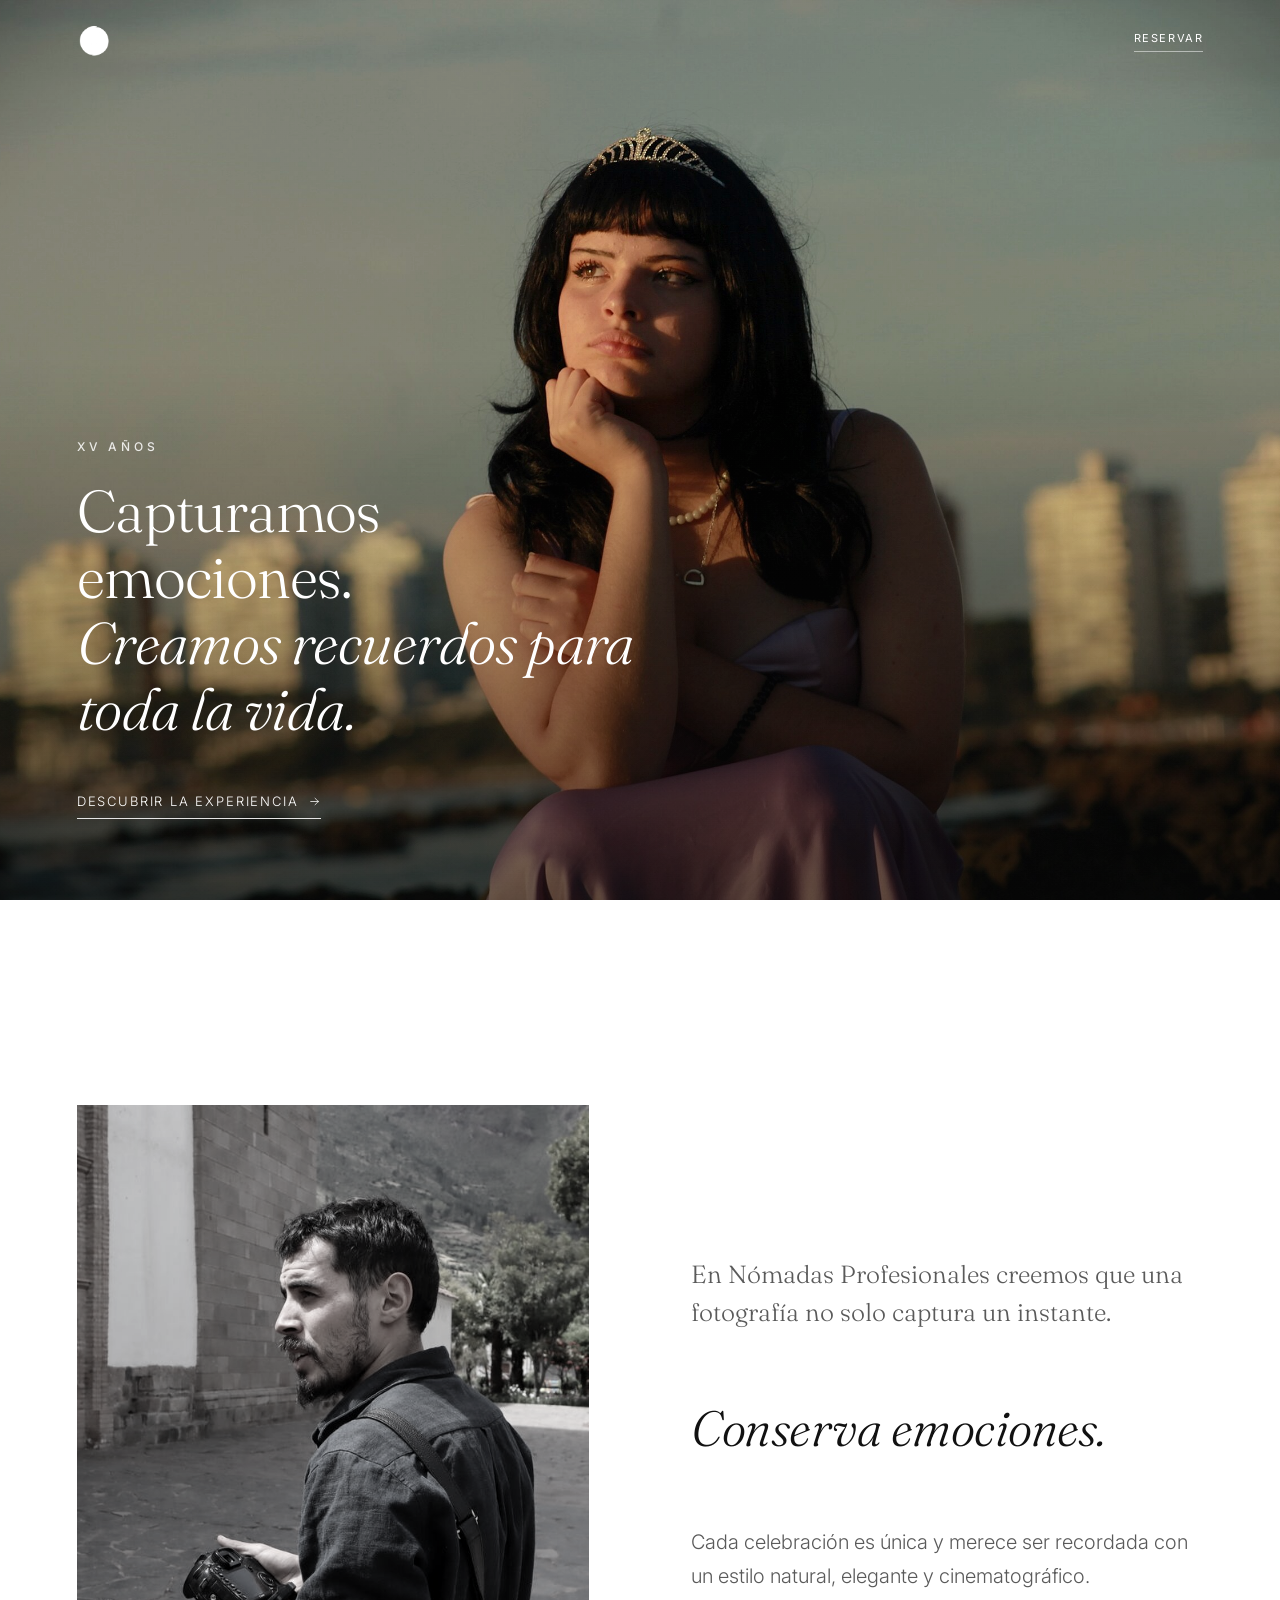
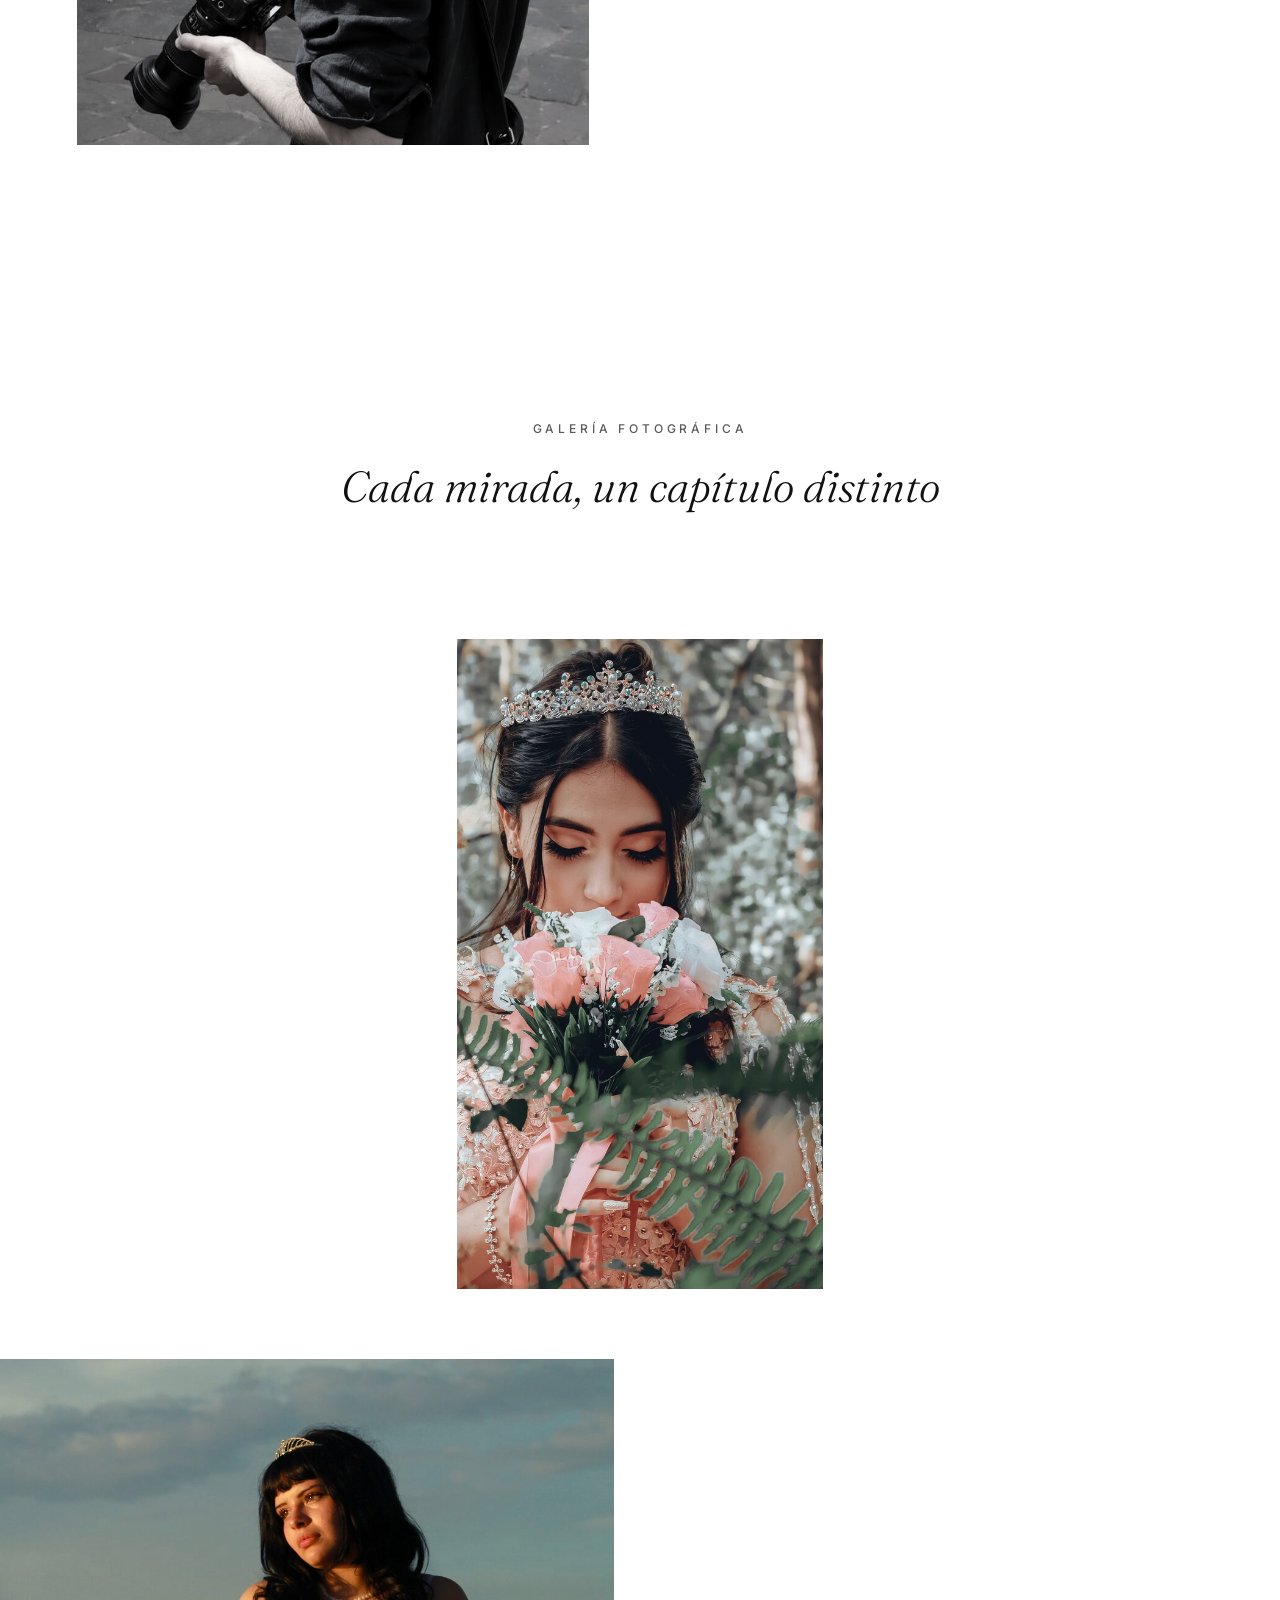
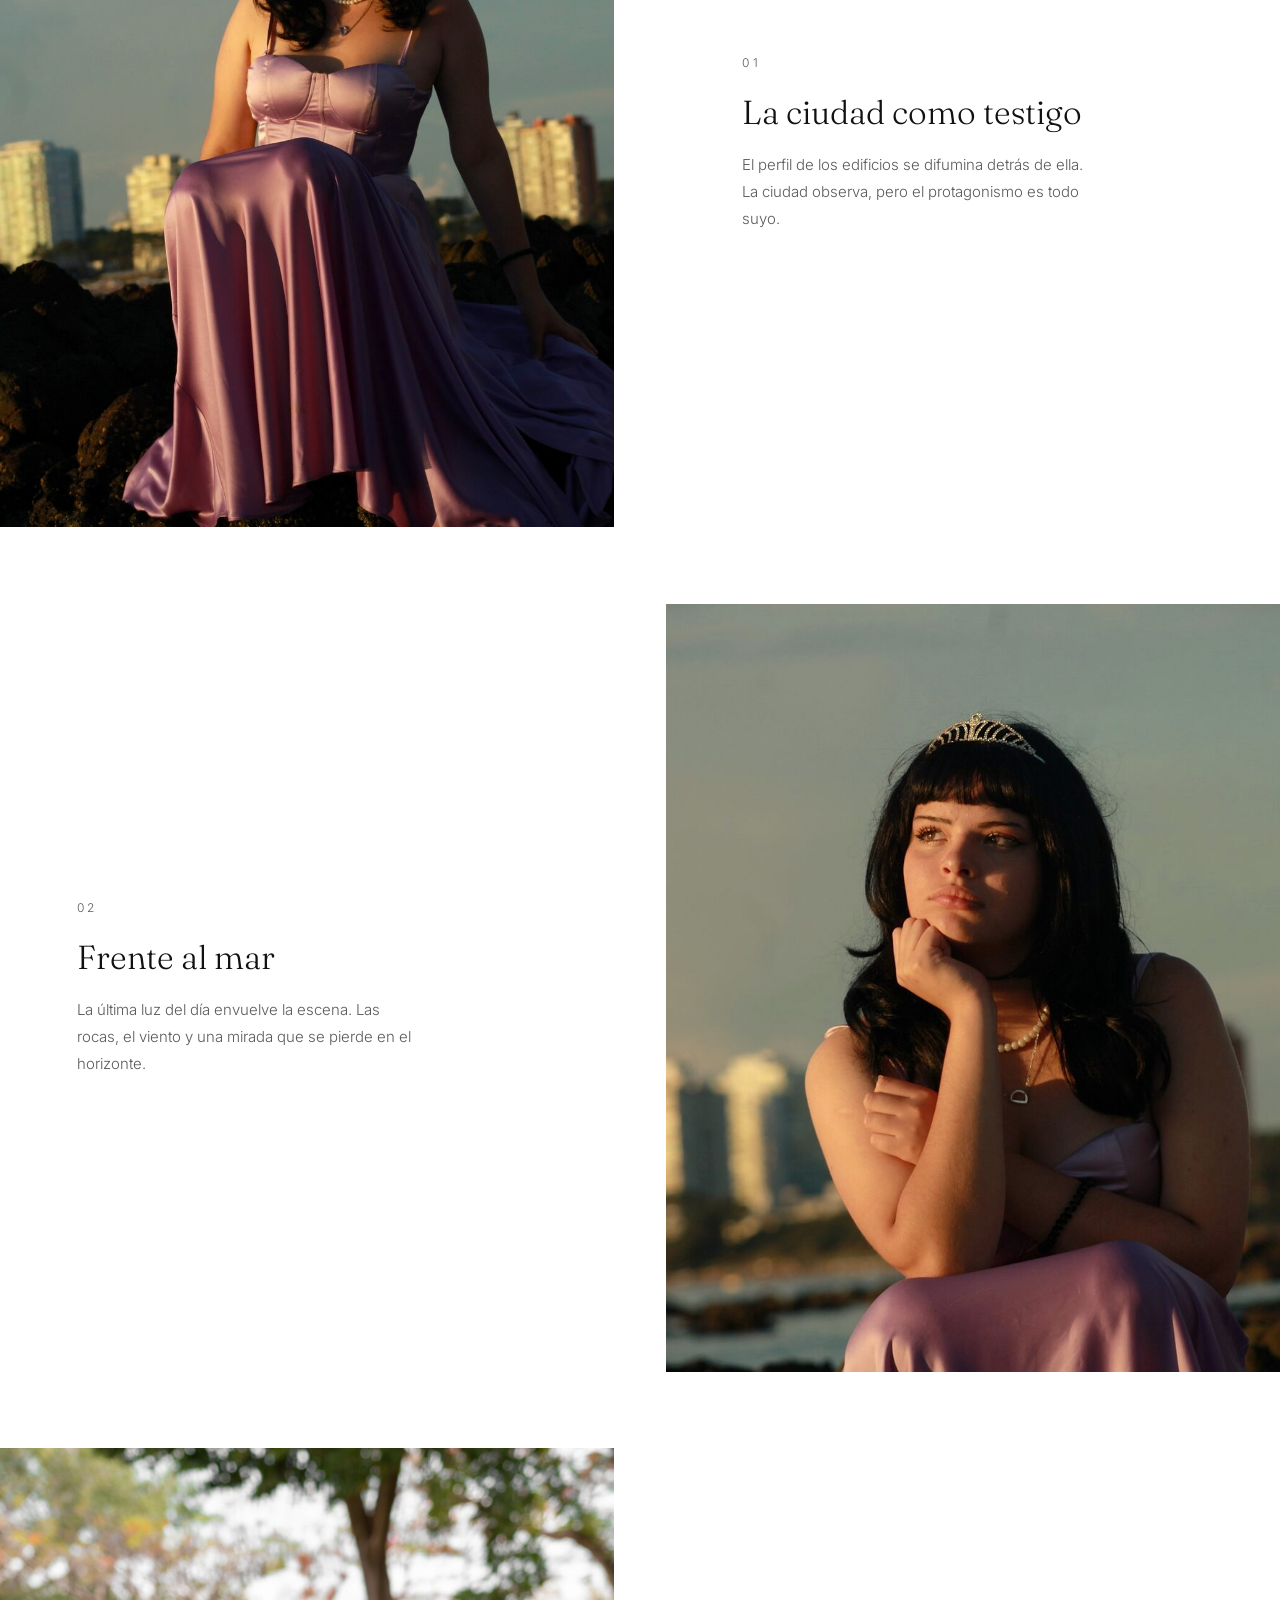
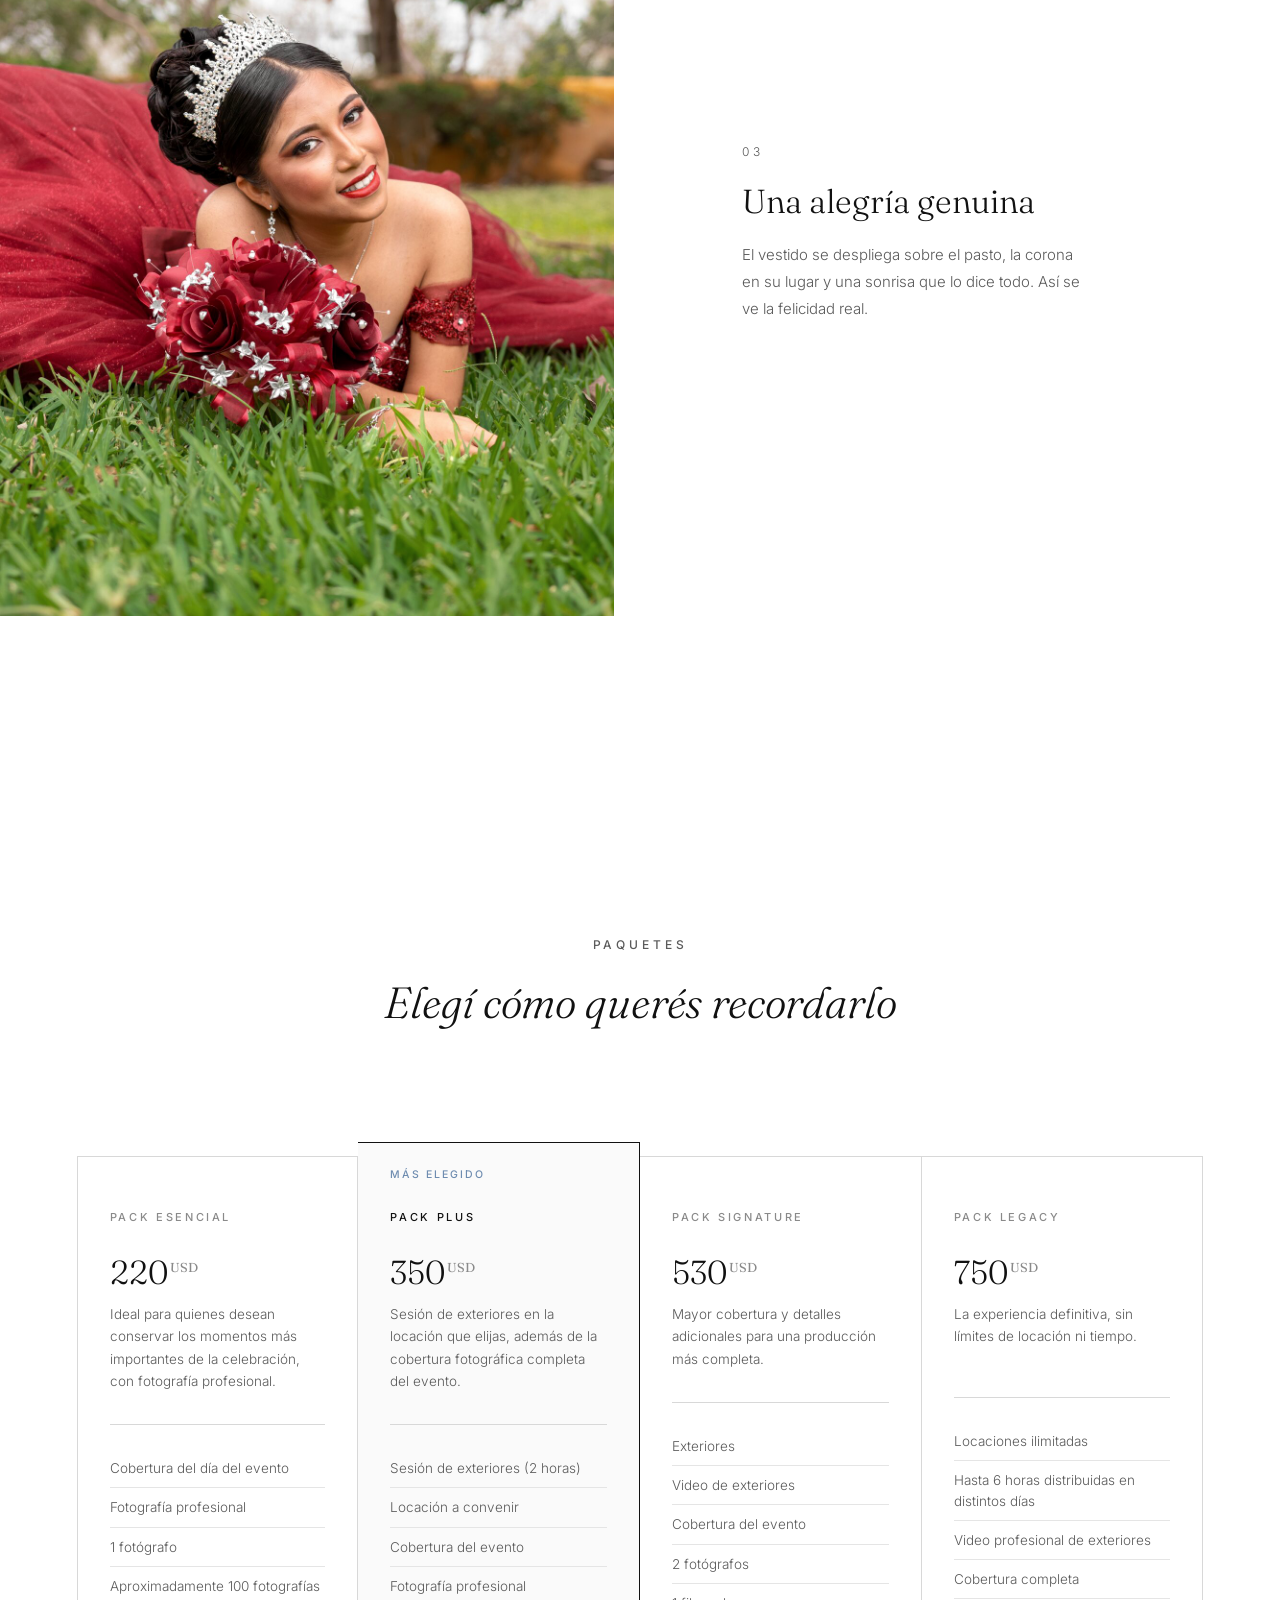
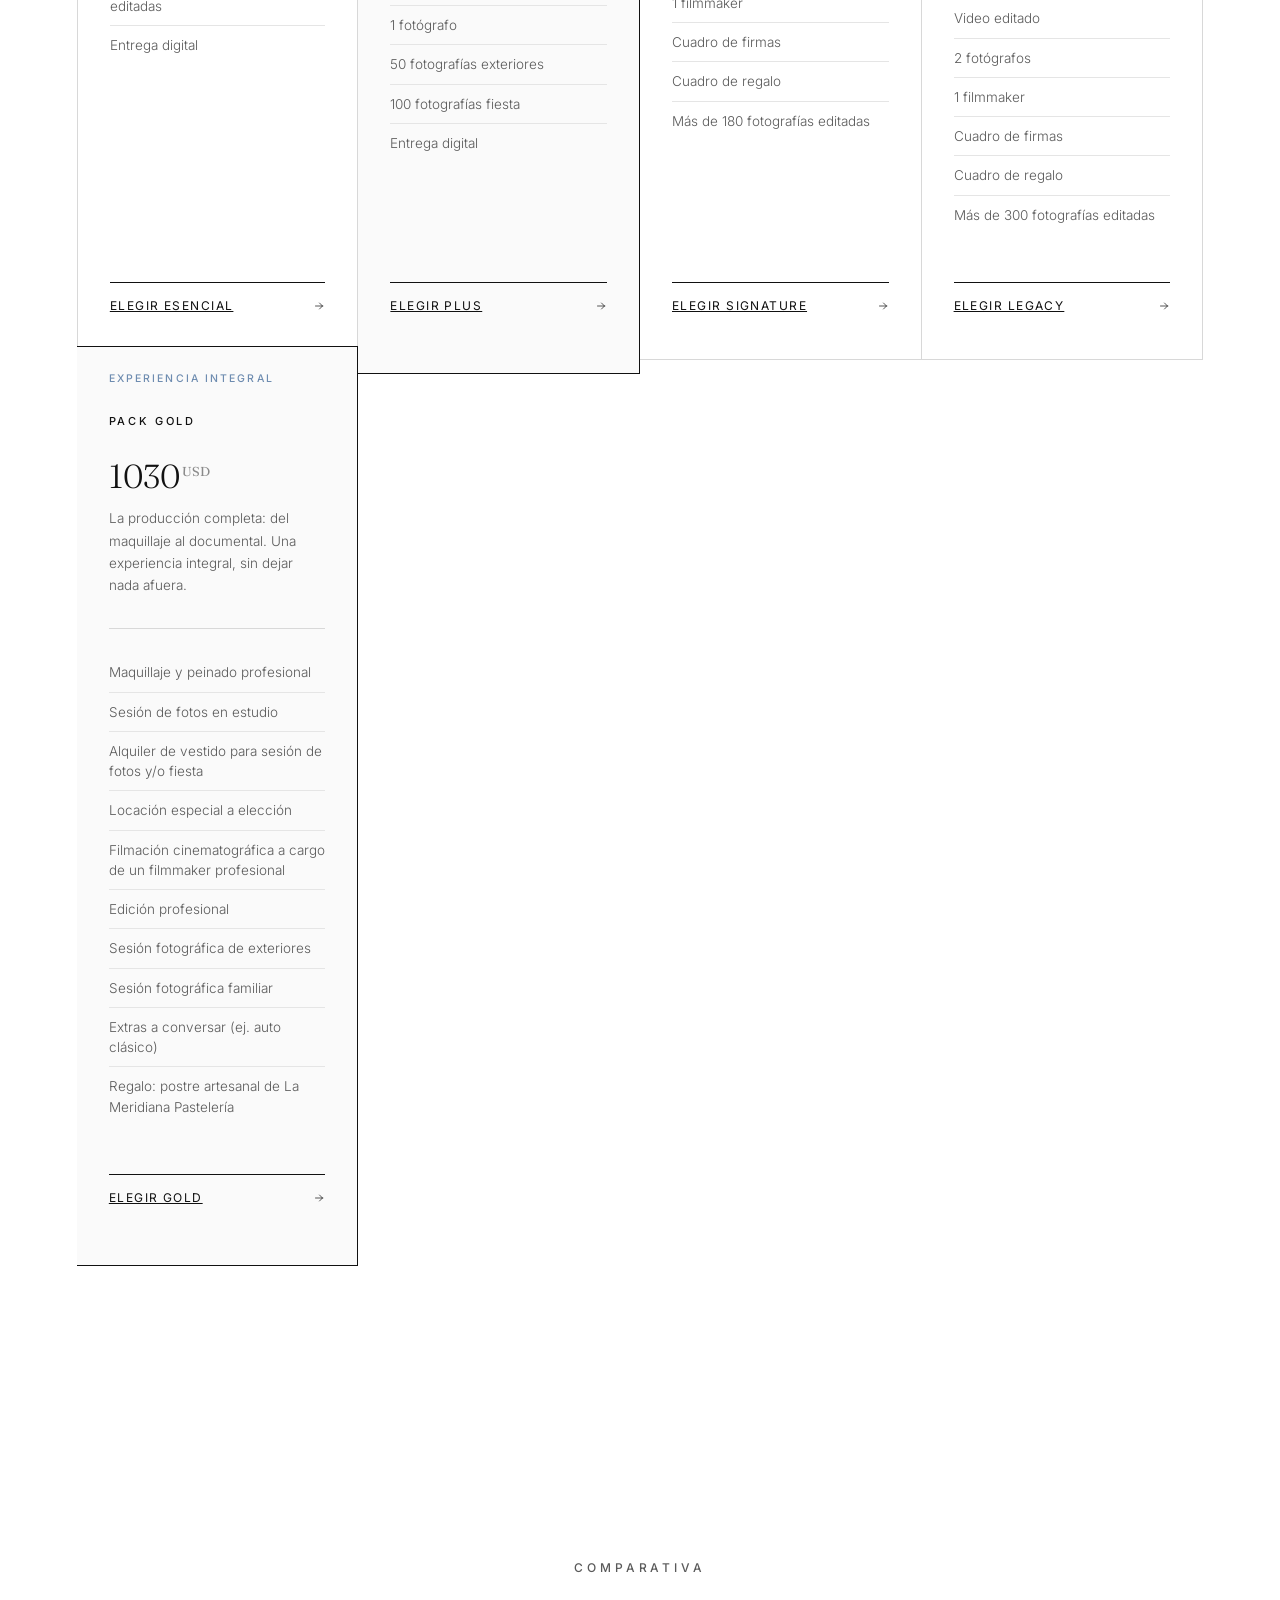
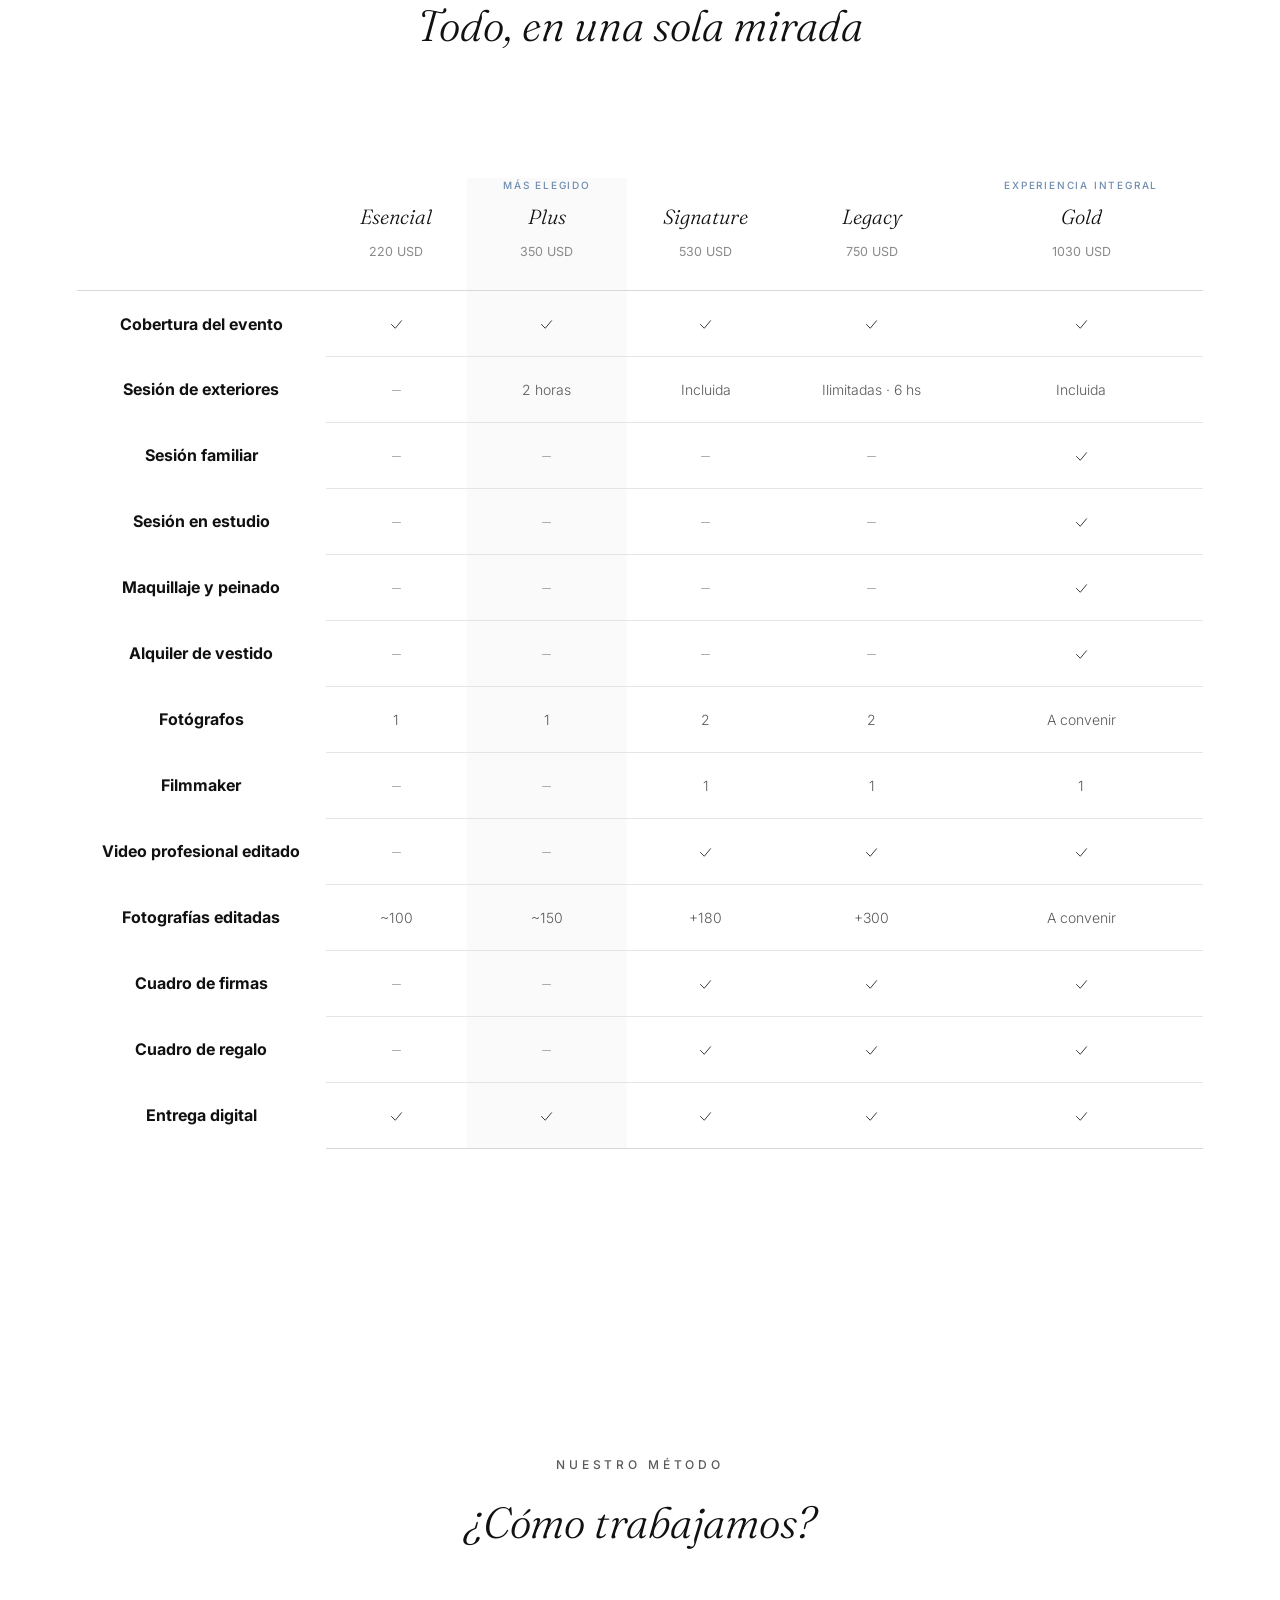
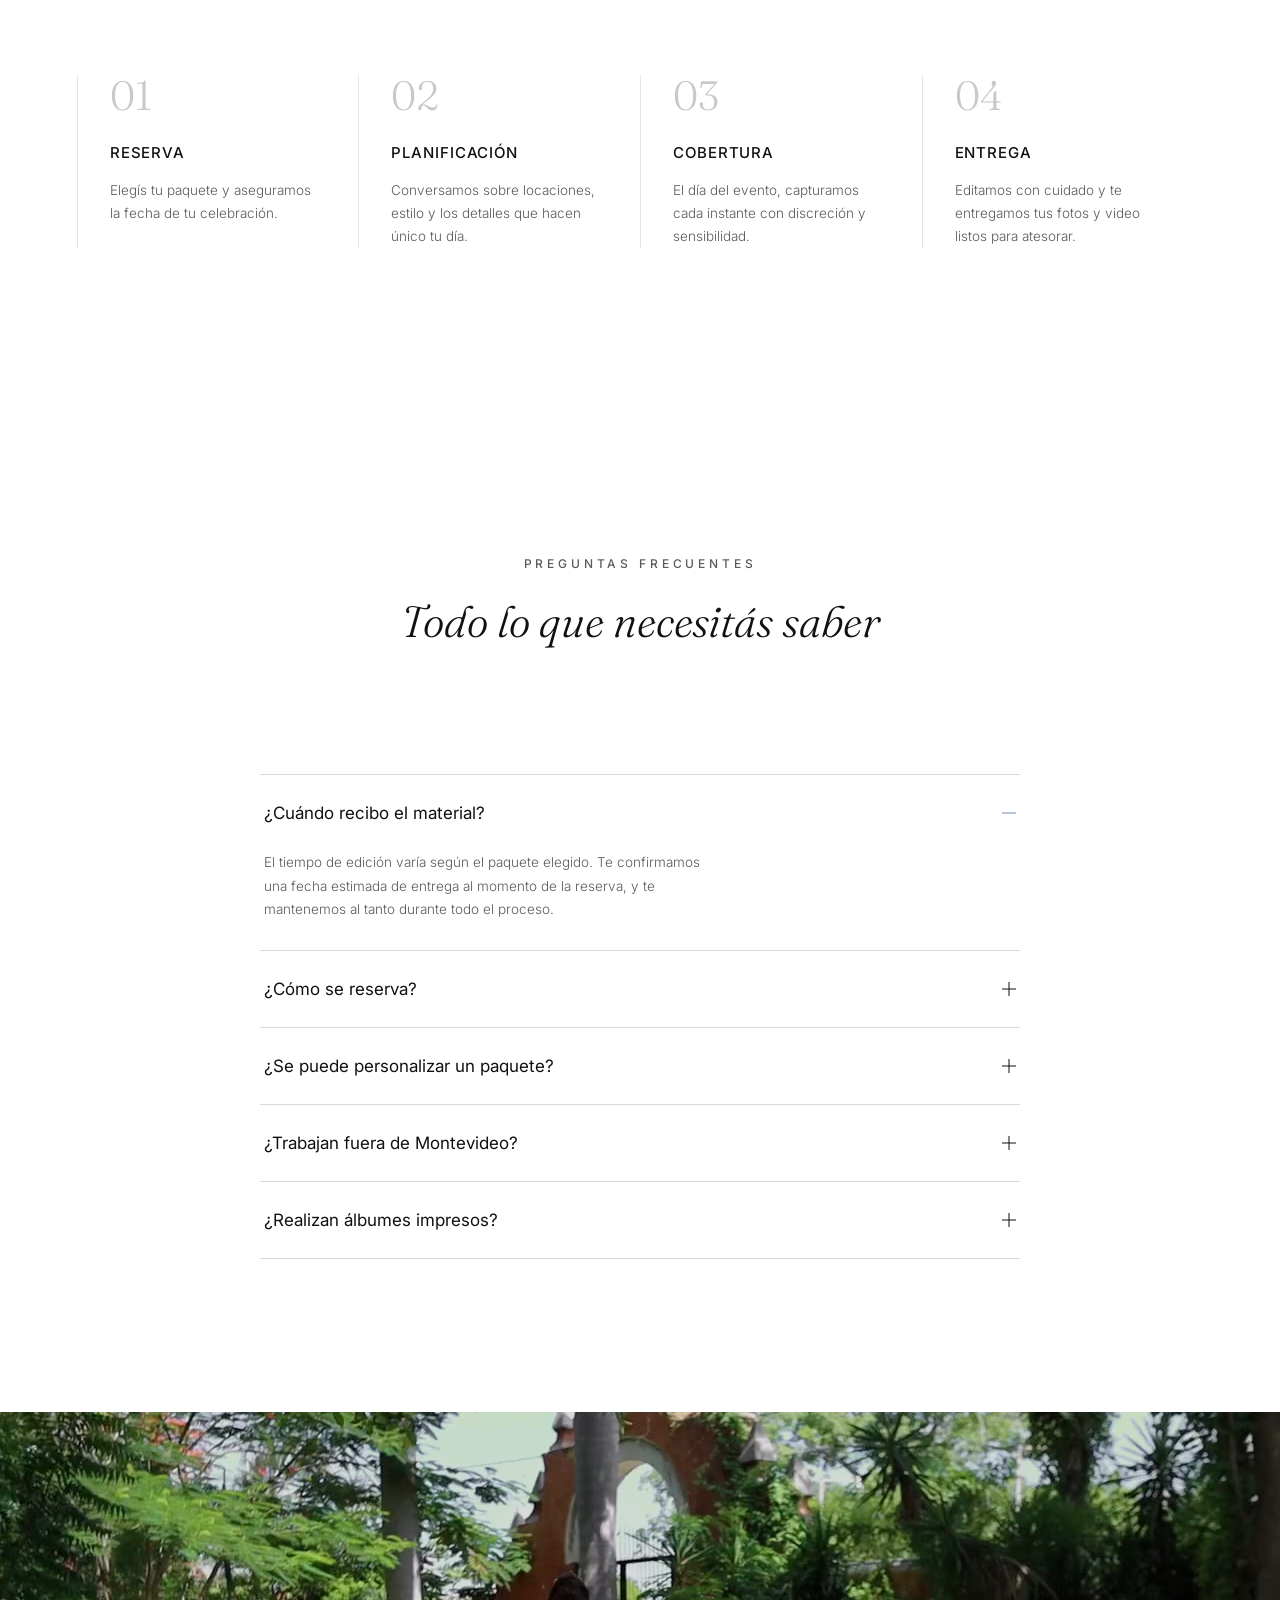
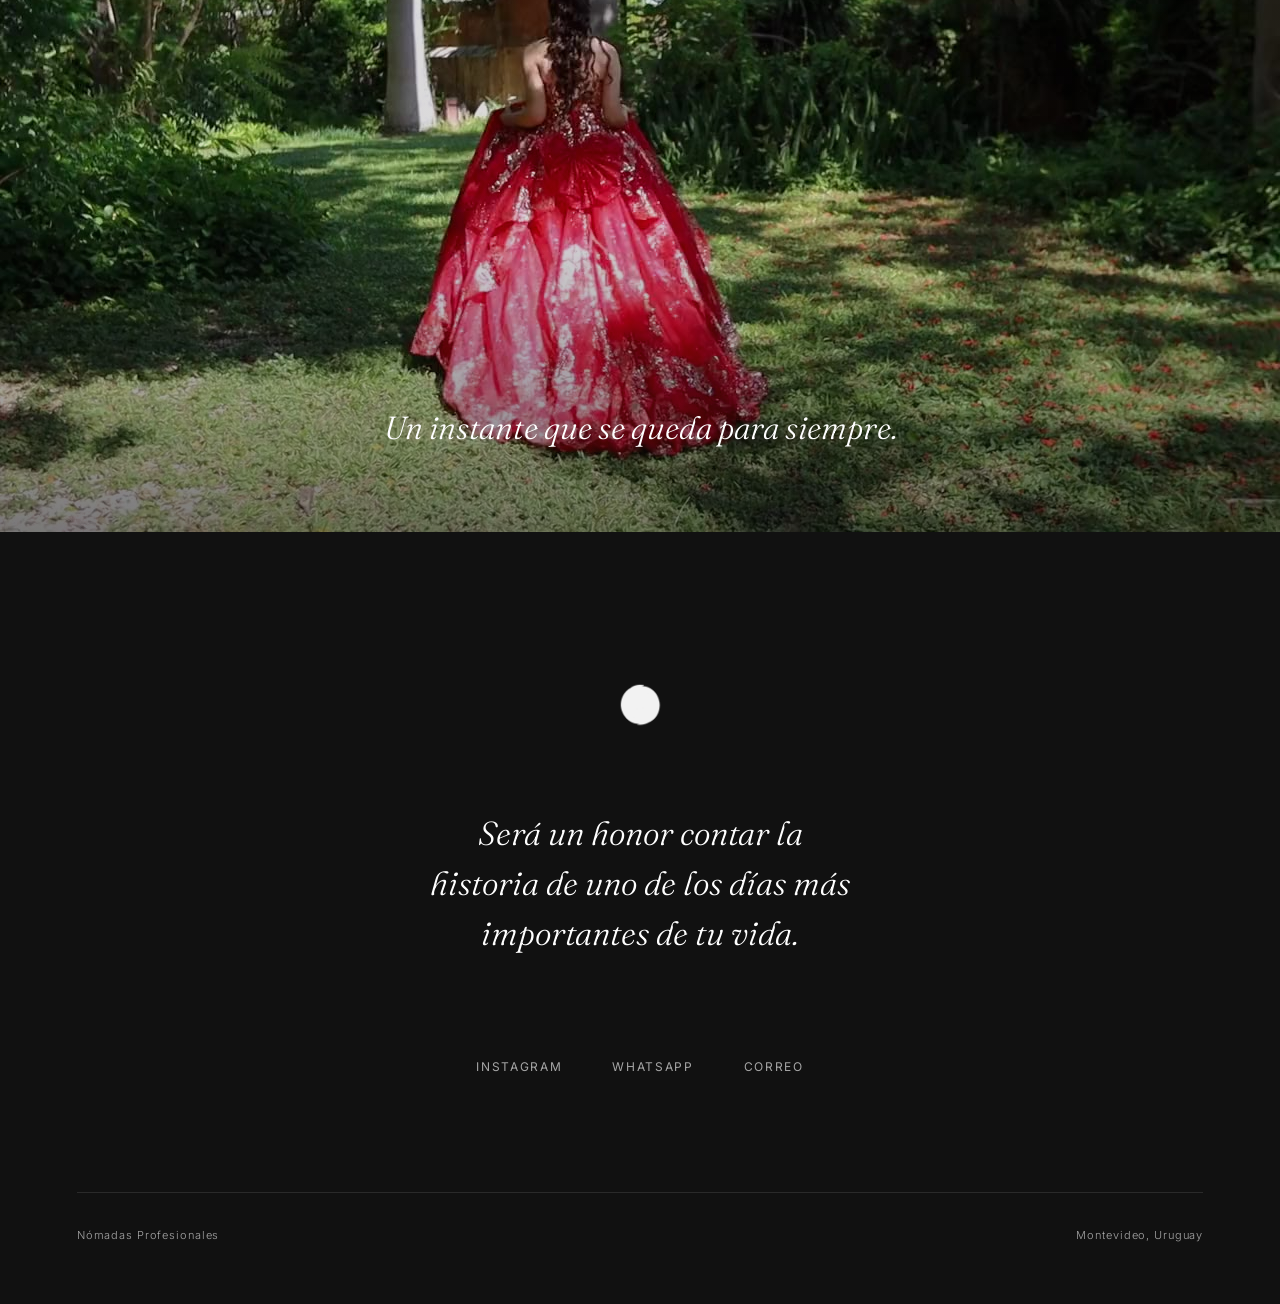
==== commit 68dce535: "Rename index (2).html to index.html" ====
--- a/index.html
+++ b/index.html
@@ -269,7 +269,7 @@
           <ul class="tarjeta__lista">
             <li>Maquillaje y peinado profesional</li>
             <li>Sesión de fotos en estudio</li>
-            <li>2 vestidos</li>
+            <li>Alquiler de vestido para sesión de fotos y/o fiesta</li>
             <li>Locación especial a elección</li>
             <li>Filmación cinematográfica a cargo de un filmmaker profesional</li>
             <li>Edición profesional</li>
@@ -379,12 +379,12 @@
               <td><svg class="icono icono--check" viewBox="0 0 24 24" aria-label="Incluido"><polyline points="4 12 10 18 20 6"/></svg></td>
             </tr>
             <tr>
-              <th scope="row">Vestidos incluidos</th>
-              <td><svg class="icono icono--guion" viewBox="0 0 24 24" aria-label="No incluido"><line x1="5" y1="12" x2="19" y2="12"/></svg></td>
-              <td class="col-plus"><svg class="icono icono--guion" viewBox="0 0 24 24" aria-label="No incluido"><line x1="5" y1="12" x2="19" y2="12"/></svg></td>
-              <td><svg class="icono icono--guion" viewBox="0 0 24 24" aria-label="No incluido"><line x1="5" y1="12" x2="19" y2="12"/></svg></td>
-              <td><svg class="icono icono--guion" viewBox="0 0 24 24" aria-label="No incluido"><line x1="5" y1="12" x2="19" y2="12"/></svg></td>
-              <td>2</td>
+              <th scope="row">Alquiler de vestido</th>
+              <td><svg class="icono icono--guion" viewBox="0 0 24 24" aria-label="No incluido"><line x1="5" y1="12" x2="19" y2="12"/></svg></td>
+              <td class="col-plus"><svg class="icono icono--guion" viewBox="0 0 24 24" aria-label="No incluido"><line x1="5" y1="12" x2="19" y2="12"/></svg></td>
+              <td><svg class="icono icono--guion" viewBox="0 0 24 24" aria-label="No incluido"><line x1="5" y1="12" x2="19" y2="12"/></svg></td>
+              <td><svg class="icono icono--guion" viewBox="0 0 24 24" aria-label="No incluido"><line x1="5" y1="12" x2="19" y2="12"/></svg></td>
+              <td><svg class="icono icono--check" viewBox="0 0 24 24" aria-label="Incluido"><polyline points="4 12 10 18 20 6"/></svg></td>
             </tr>
             <tr>
               <th scope="row">Fotógrafos</th>
--- a/css/style.css
+++ b/css/style.css
@@ -1,5 +1,5 @@
 /* ==========================================================================
-   NÓMADAS PROFESIONALES — XV AÑOS
+   NÓMADAS PROFESIONALES — XV AÑOS 
    Hoja de estilos principal
    Sistema: variables CSS, mobile-first, sin frameworks
    ========================================================================== */
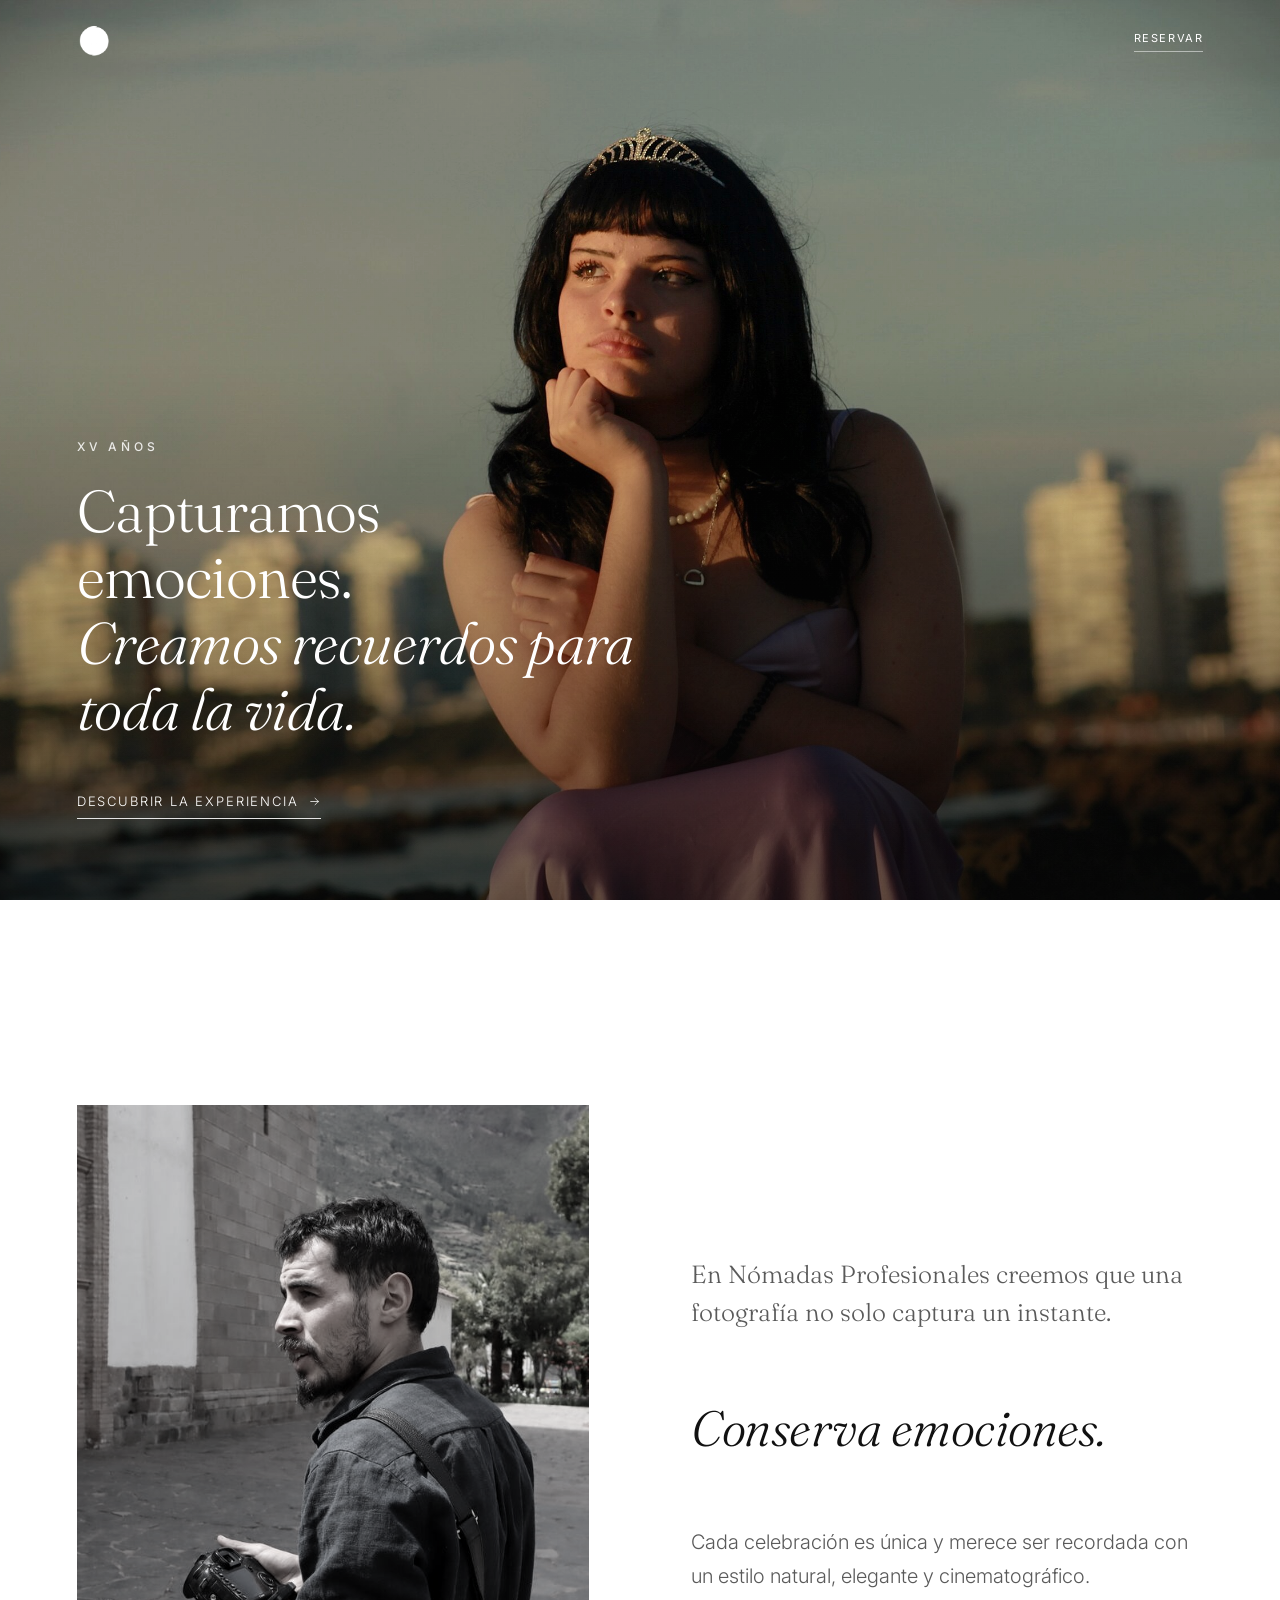
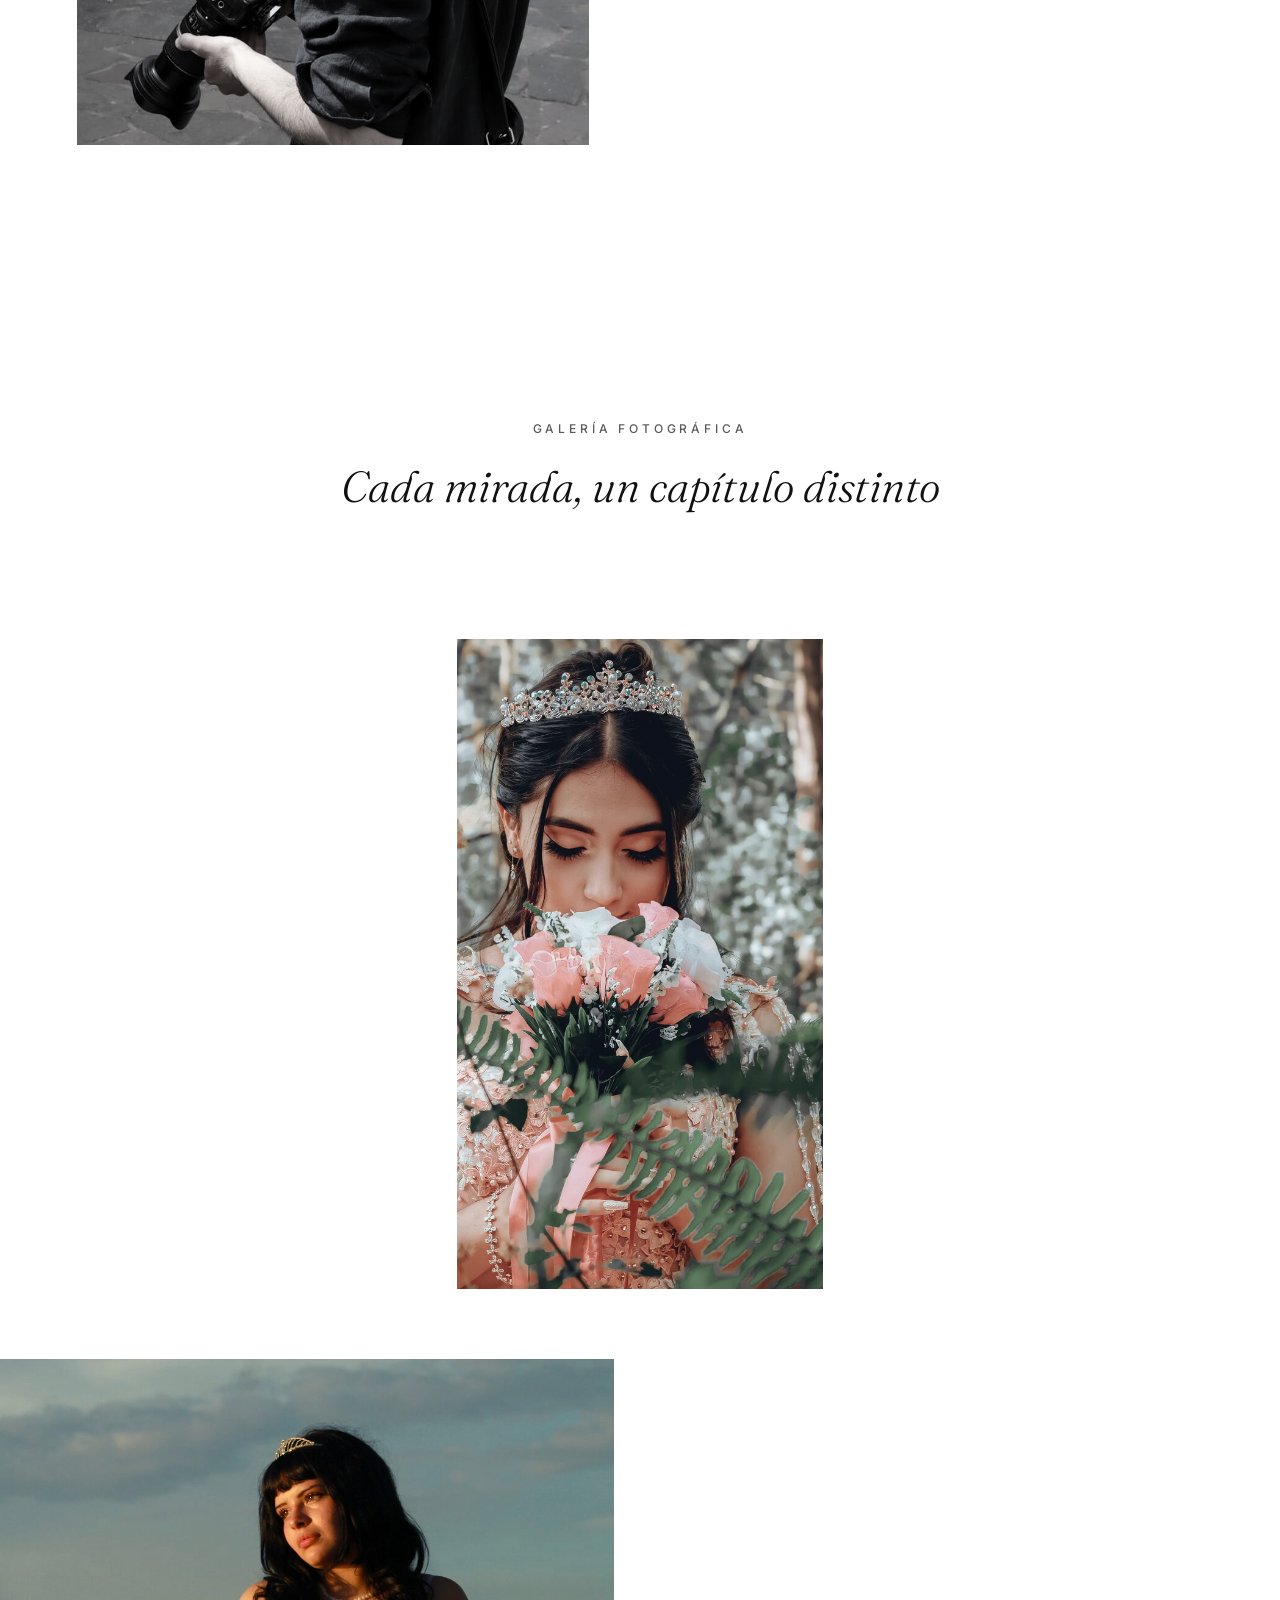
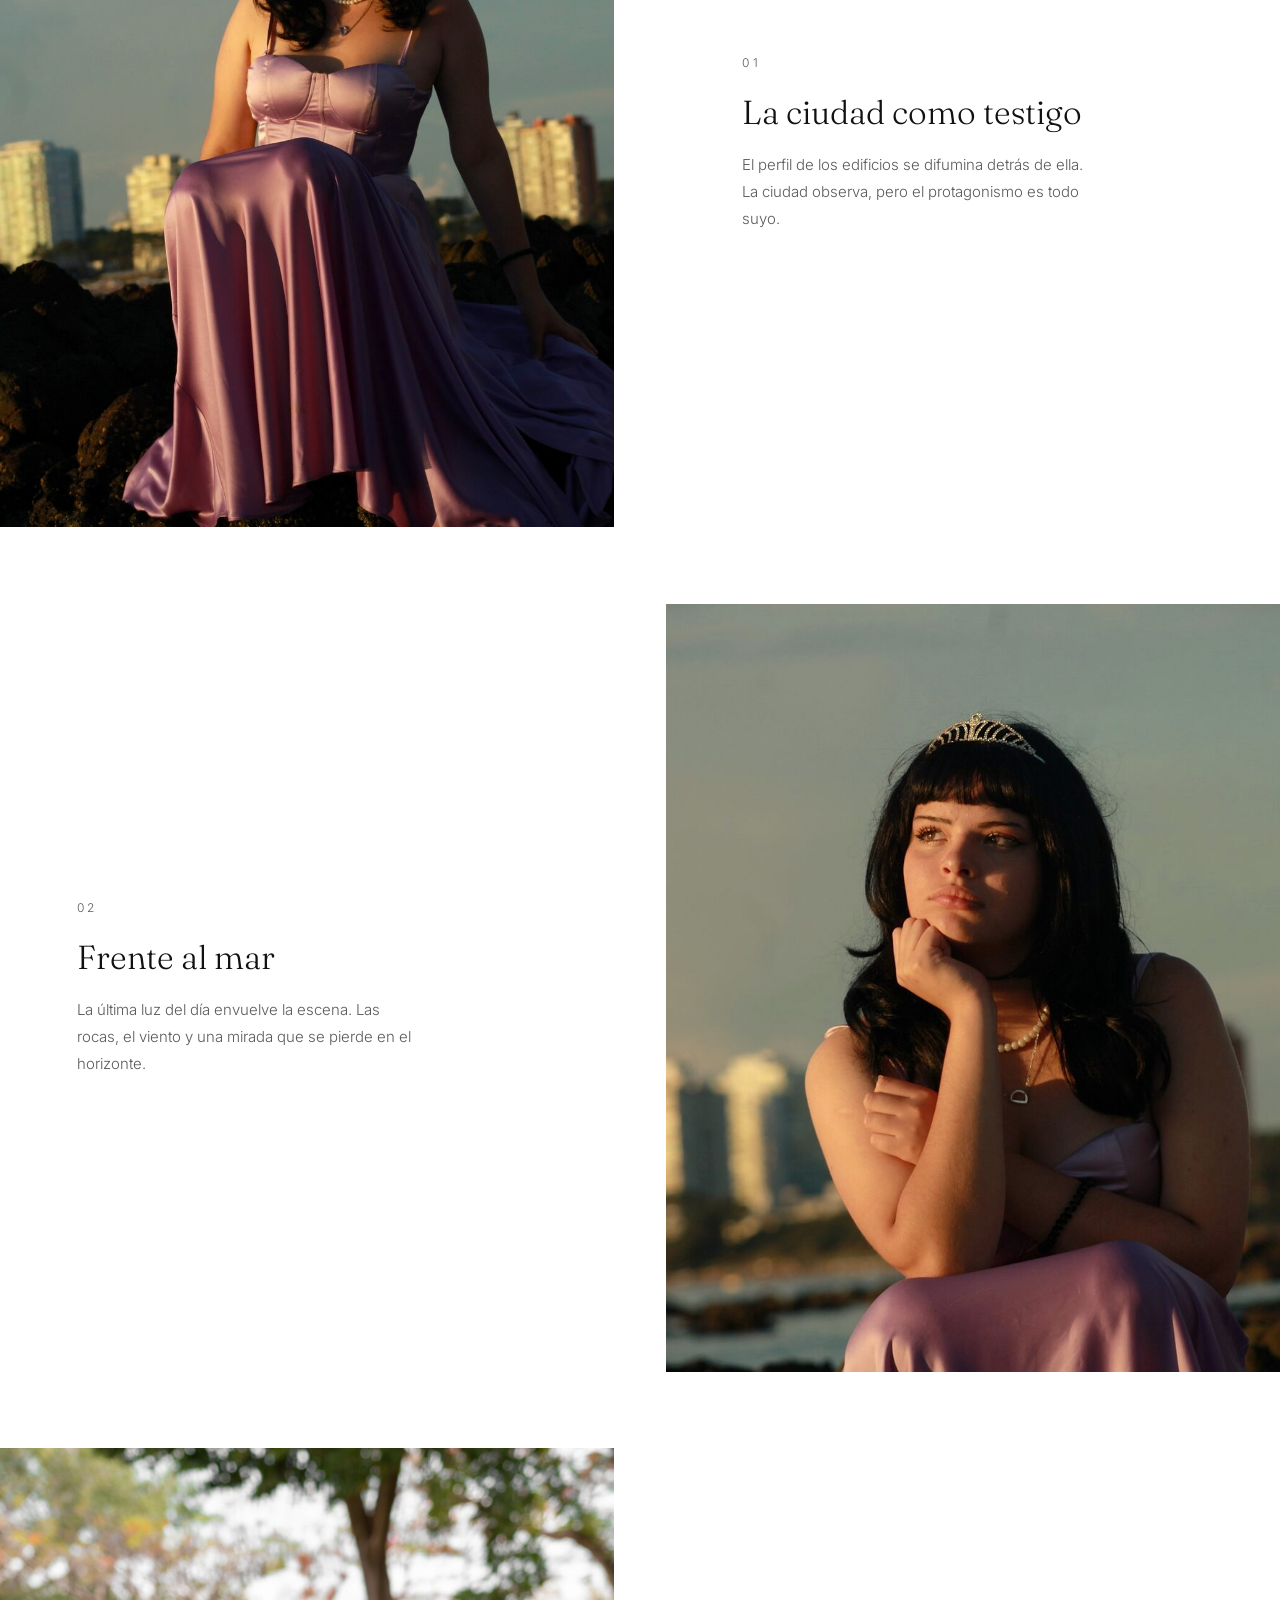
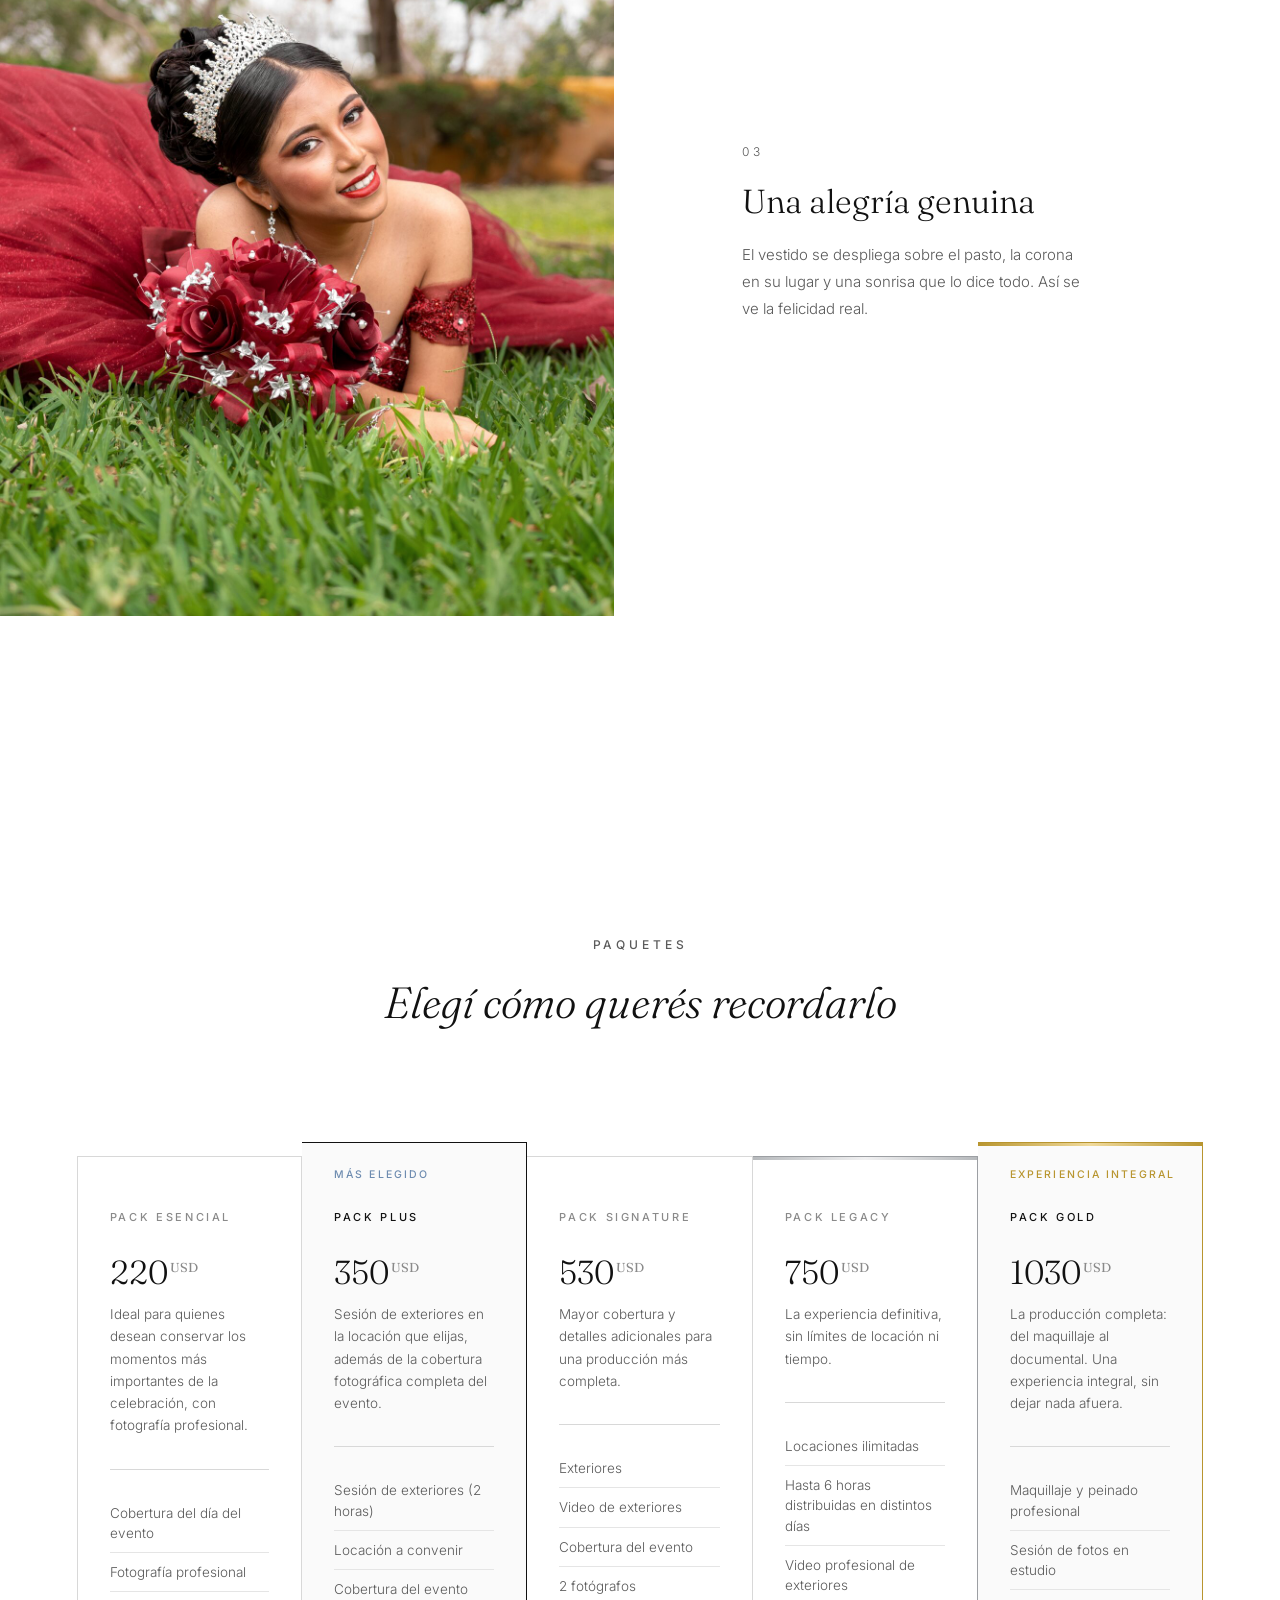
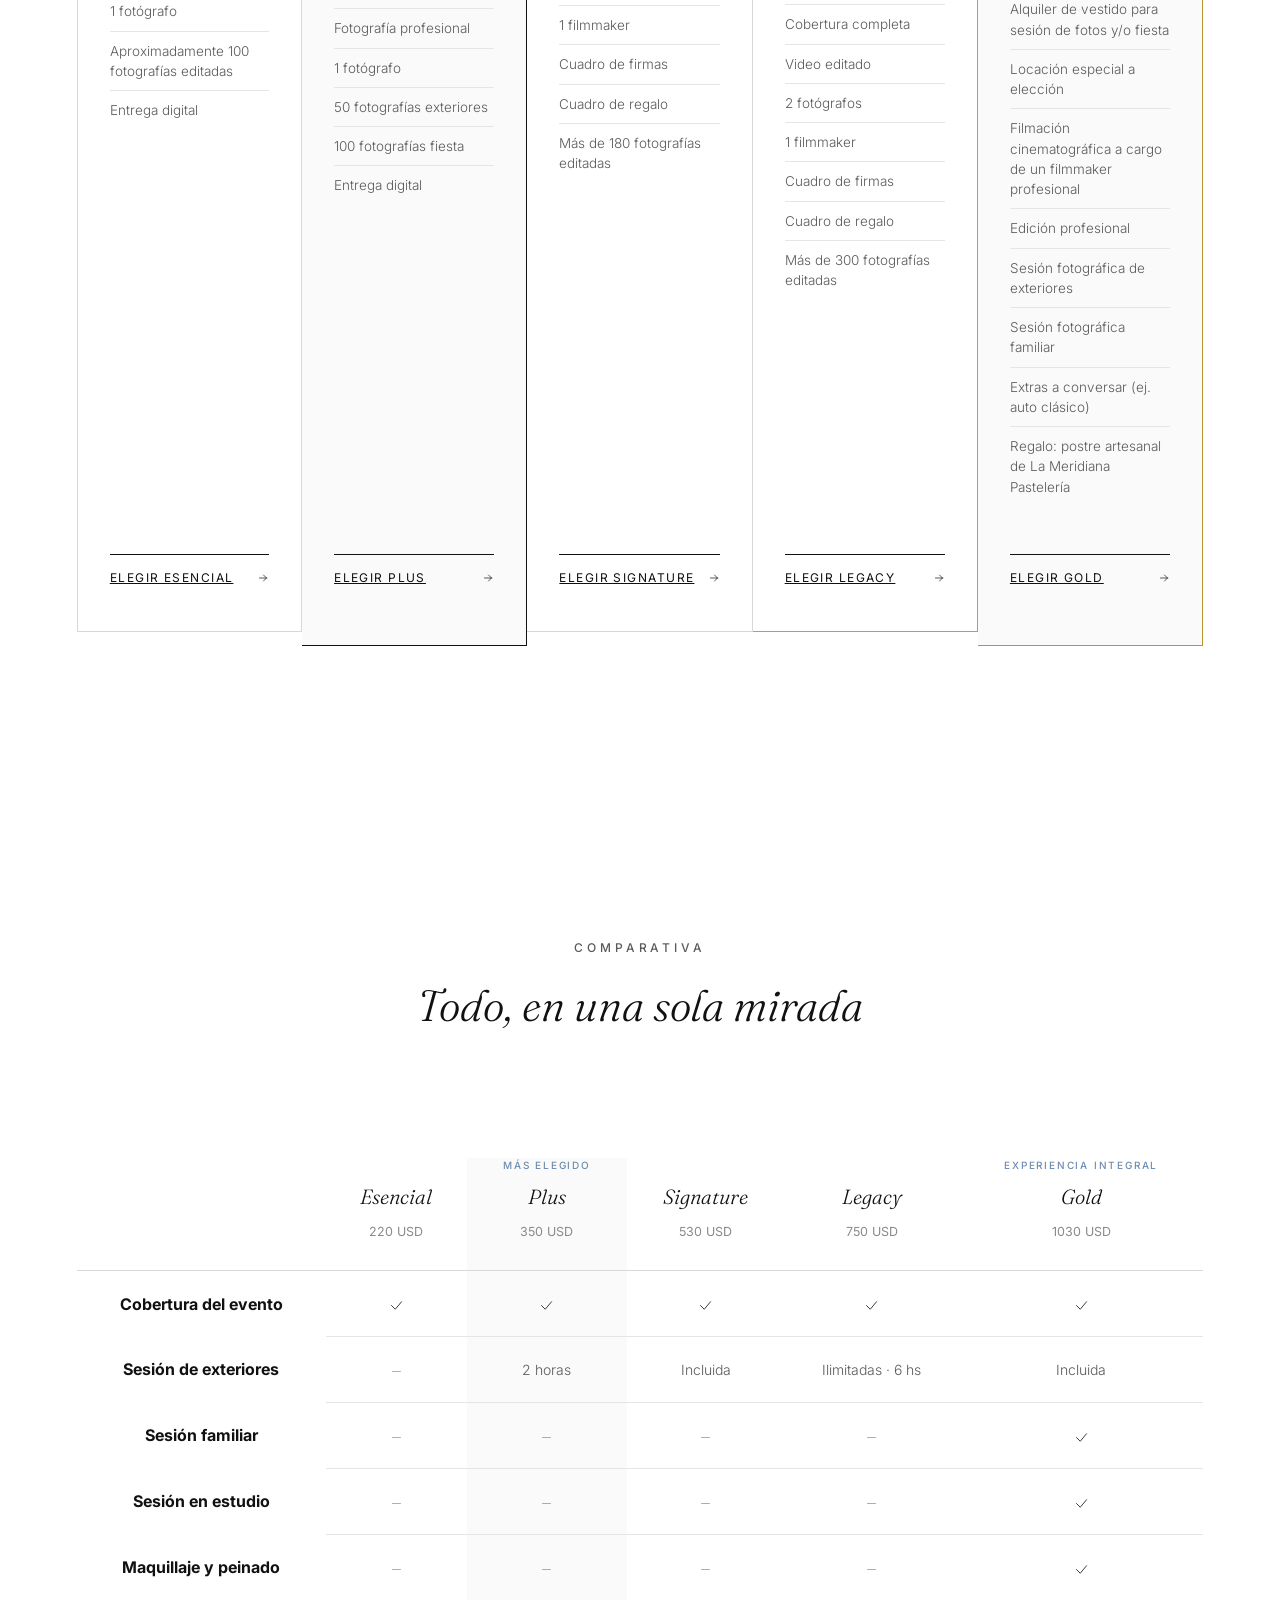
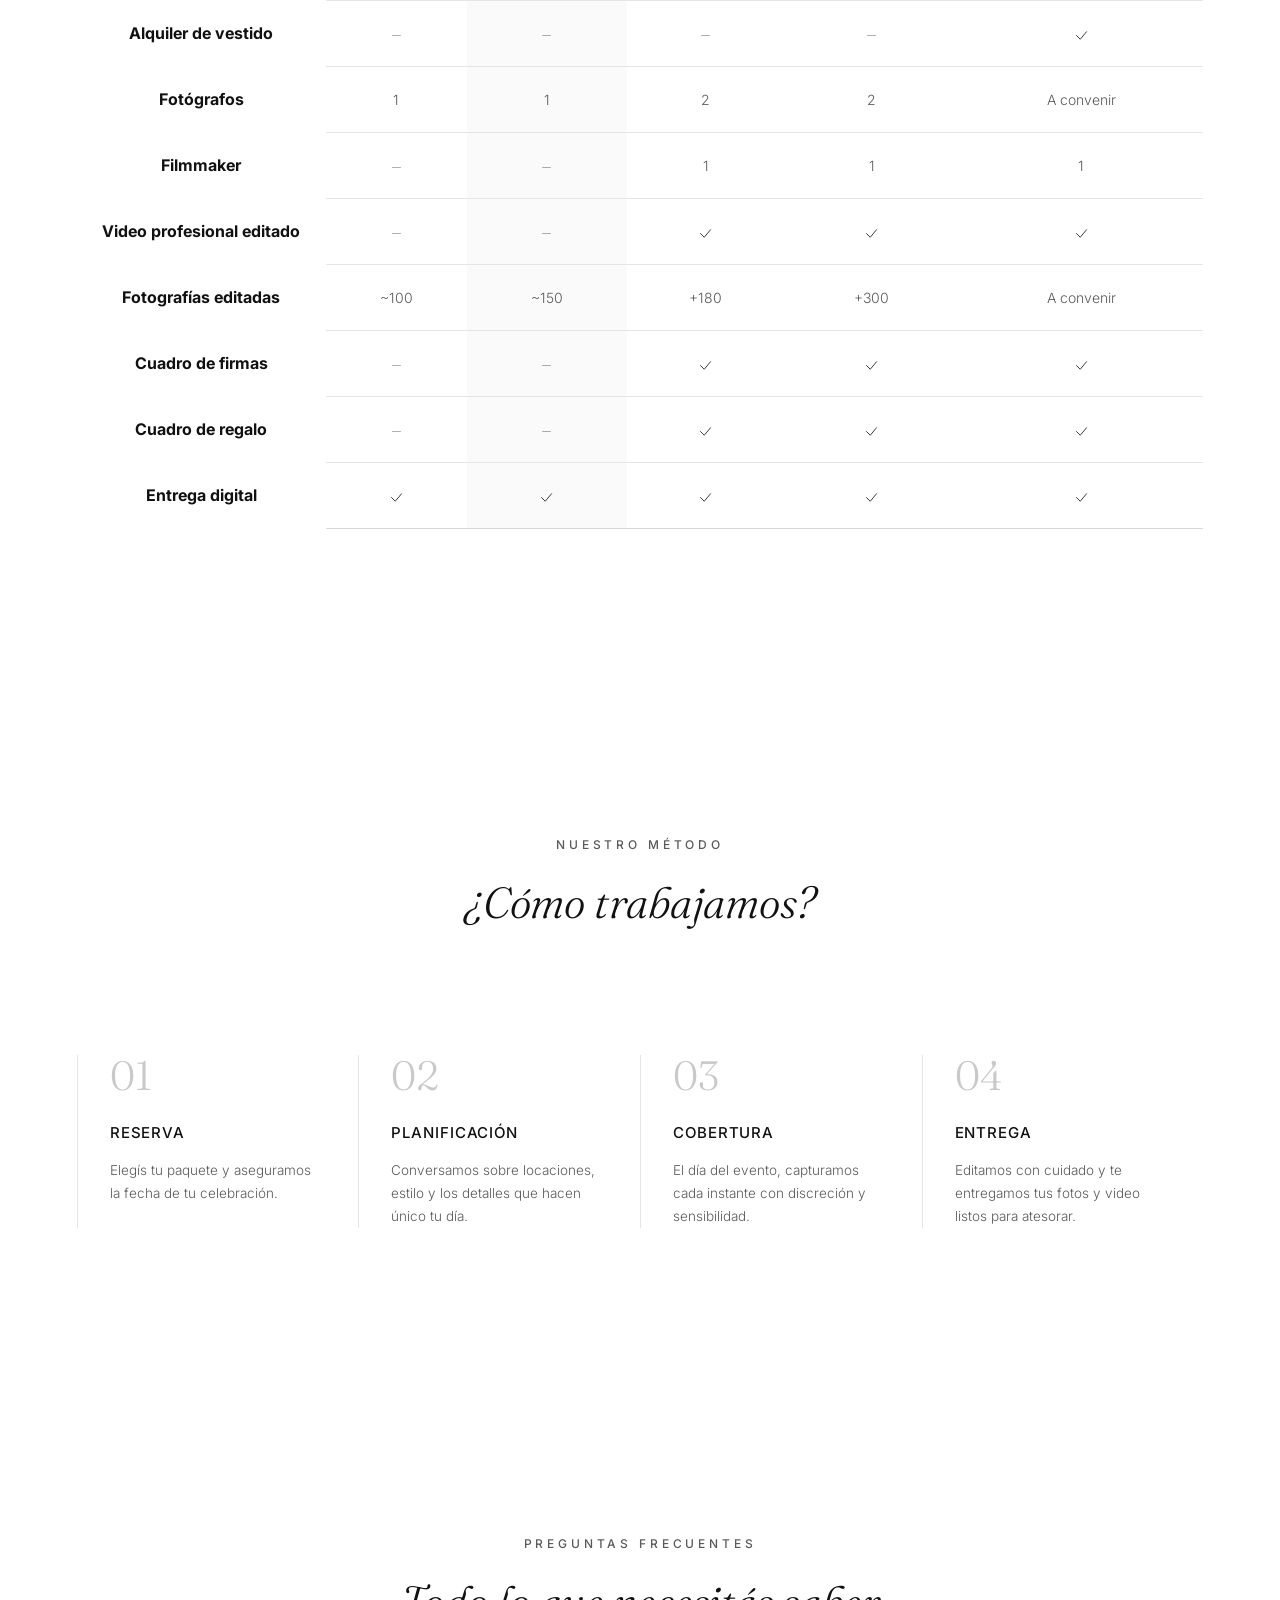
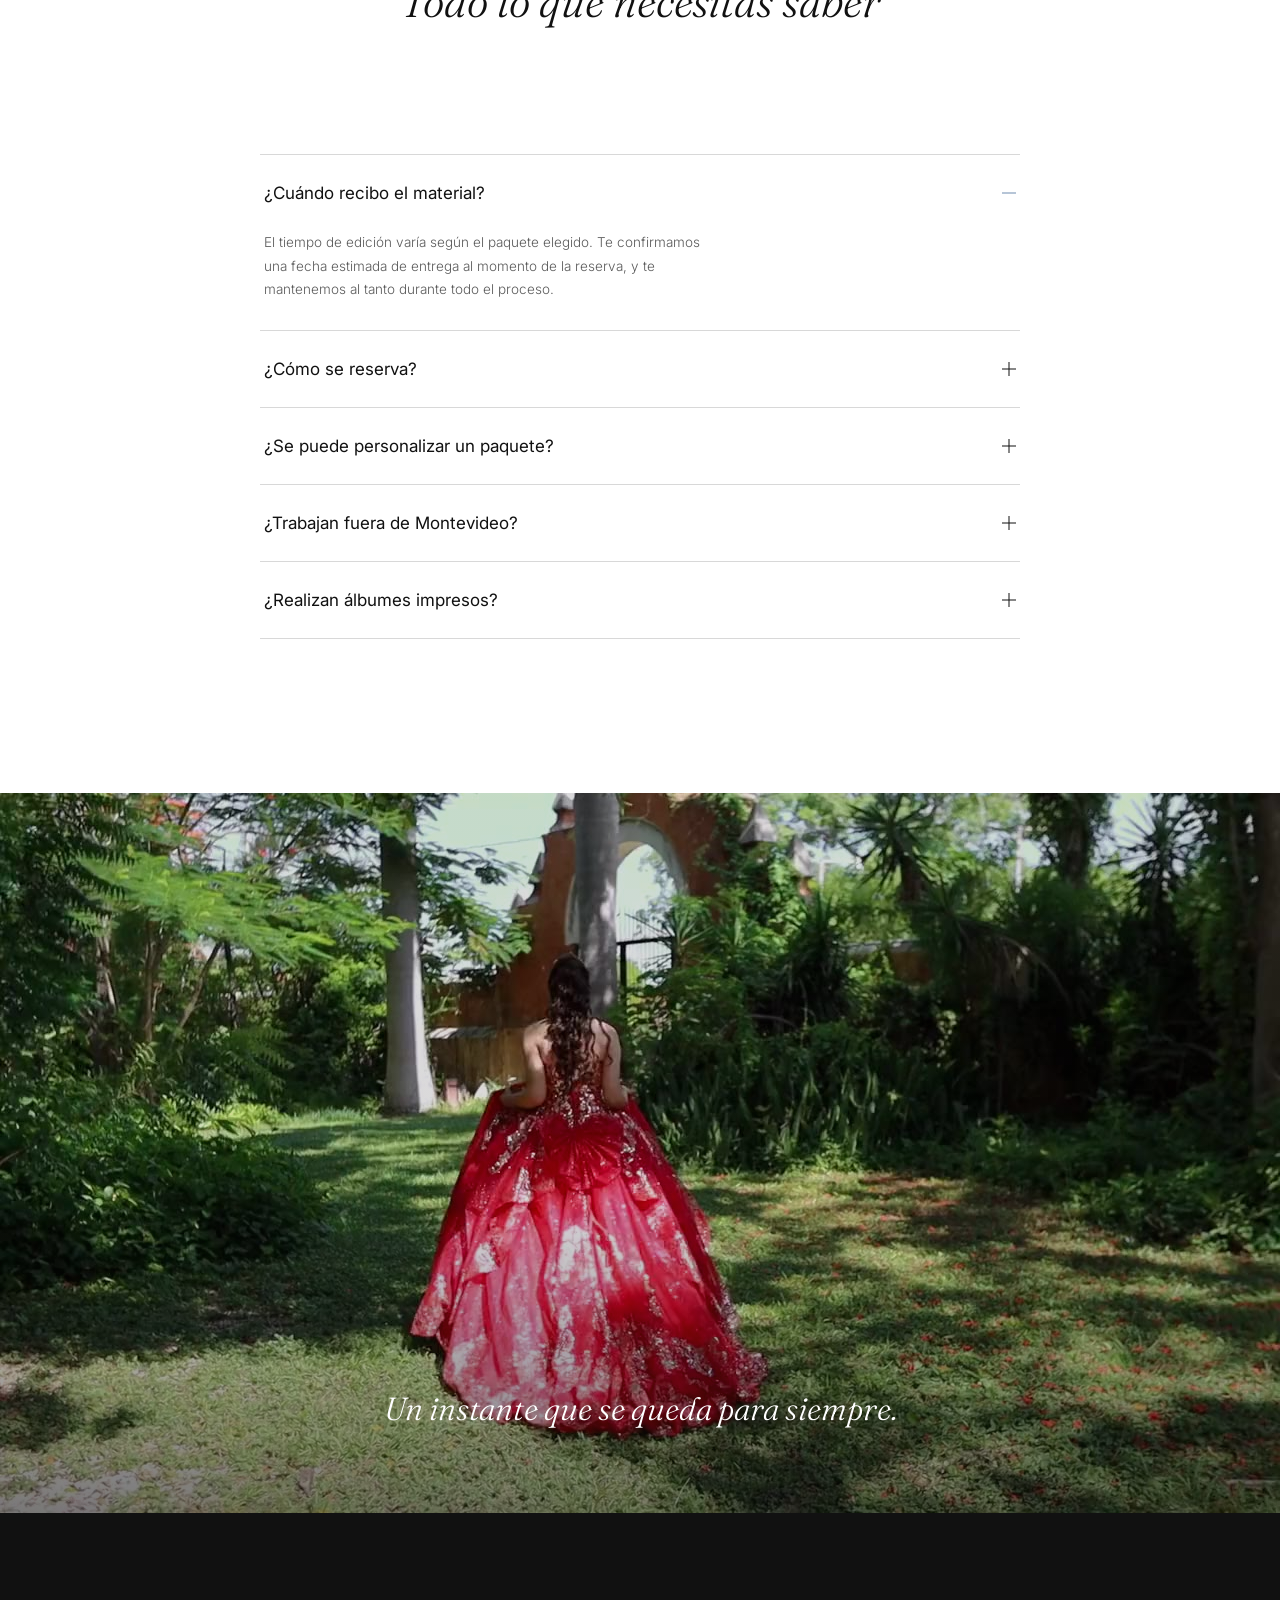
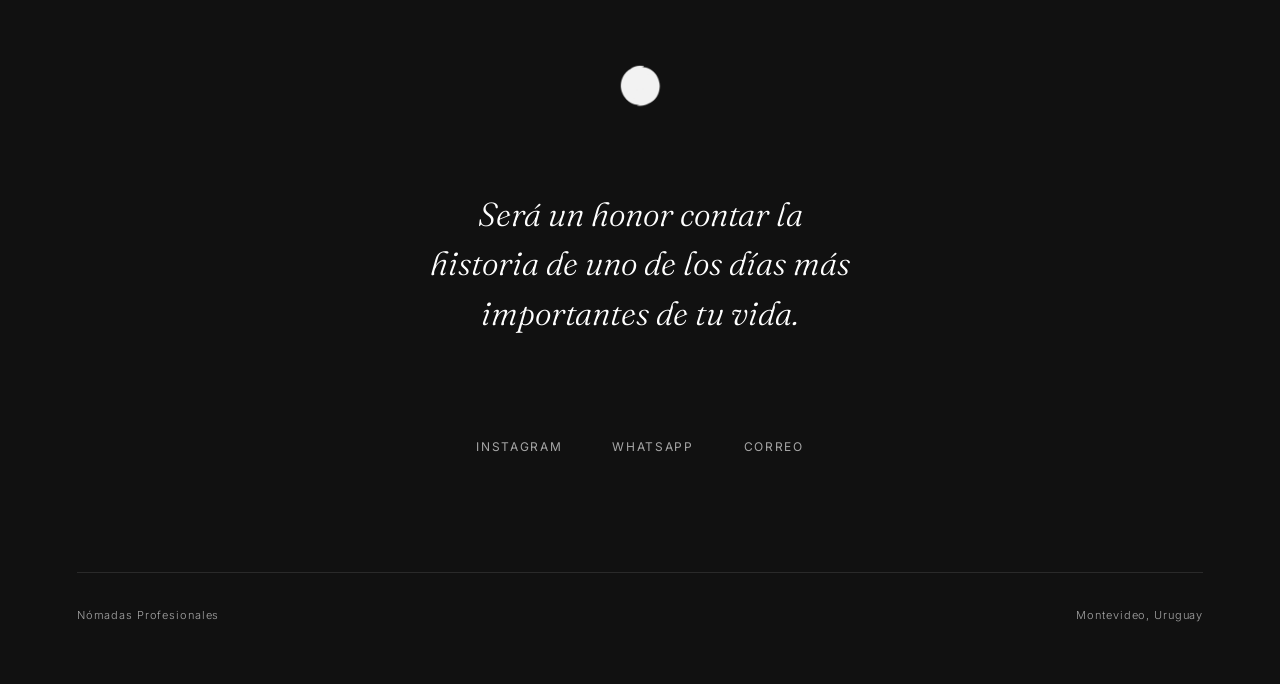
==== commit 34b6761f: "Rename index (4).html to index.html" ====
--- a/index.html
+++ b/index.html
@@ -15,7 +15,7 @@
   <meta property="og:type" content="website">
   <meta property="og:title" content="Nómadas Profesionales — Fotografía y Video de XV Años">
   <meta property="og:description" content="Capturamos emociones. Creamos recuerdos para toda la vida. Fotografía y video profesional de XV años, con un estilo natural, elegante y cinematográfico.">
-  <meta property="og:image" content="img/hero.jpg">
+  <meta property="og:image" content="https://nomadas-xv-anos-1.vercel.app/img/hero.jpg">
   <meta property="og:locale" content="es_UY">
   <meta name="twitter:card" content="summary_large_image">
 
@@ -237,7 +237,7 @@
           </a>
         </article>
 
-        <article class="tarjeta">
+        <article class="tarjeta tarjeta--plata">
           <p class="tarjeta__nombre">Pack Legacy</p>
           <p class="tarjeta__precio">750<sup>USD</sup></p>
           <p class="tarjeta__descripcion">La experiencia definitiva, sin límites de locación ni tiempo.</p>
@@ -260,7 +260,7 @@
           </a>
         </article>
 
-        <article class="tarjeta tarjeta--destacada">
+        <article class="tarjeta tarjeta--destacada tarjeta--dorado">
           <span class="tarjeta__etiqueta">Experiencia integral</span>
           <p class="tarjeta__nombre">Pack Gold</p>
           <p class="tarjeta__precio">1030<sup>USD</sup></p>
@@ -590,8 +590,8 @@
 
     <nav class="footer__enlaces" aria-label="Redes y contacto">
       <a class="footer__enlace" href="https://instagram.com/" target="_blank" rel="noopener noreferrer">Instagram</a>
-      <a class="footer__enlace" href="https://wa.me/598XXXXXXXX" target="_blank" rel="noopener noreferrer">WhatsApp</a>
-      <a class="footer__enlace" href="mailto:hola@nomadasprofesionales.com">Correo</a>
+      <a class="footer__enlace" href="https://wa.me/59892807461" target="_blank" rel="noopener noreferrer">WhatsApp</a>
+      <a class="footer__enlace" href="mailto:fotografiaprocristi@gmail.com">Correo</a>
     </nav>
 
     <div class="footer__base">
--- a/css/style.css
+++ b/css/style.css
@@ -587,7 +587,7 @@
   max-width: var(--max-width);
   margin: 0 auto;
   display: grid;
-  grid-template-columns: repeat(4, 1fr);
+  grid-template-columns: repeat(5, 1fr);
 }
 
 .tarjeta {
@@ -611,6 +611,44 @@
   margin: -14px 0;
   padding-top: 66px;
   padding-bottom: 58px;
+}.tarjeta--plata {
+  border-color: #9C9FA3;
+}
+
+.tarjeta--plata::before {
+  content: "";
+  position: absolute;
+  top: 0;
+  left: 0;
+  right: 0;
+  height: 3px;
+  background: linear-gradient(90deg, #B6B9BC, #F1F1F2, #B6B9BC);
+}
+
+.tarjeta--plata .tarjeta__etiqueta {
+  color: #8B8E92;
+}
+
+.tarjeta--dorado {
+  border-color: #B8952F;
+}
+
+.tarjeta--dorado::before {
+  content: "";
+  position: absolute;
+  top: 0;
+  left: 0;
+  right: 0;
+  height: 3px;
+  background: linear-gradient(90deg, #B8952F, #F0DA9C, #B8952F);
+}
+
+.tarjeta--dorado .tarjeta__etiqueta {
+  color: #B8952F;
+}
+
+.tarjeta--dorado .tarjeta__nombre {
+  color: #B8952F;
 }
 
 .tarjeta__etiqueta {
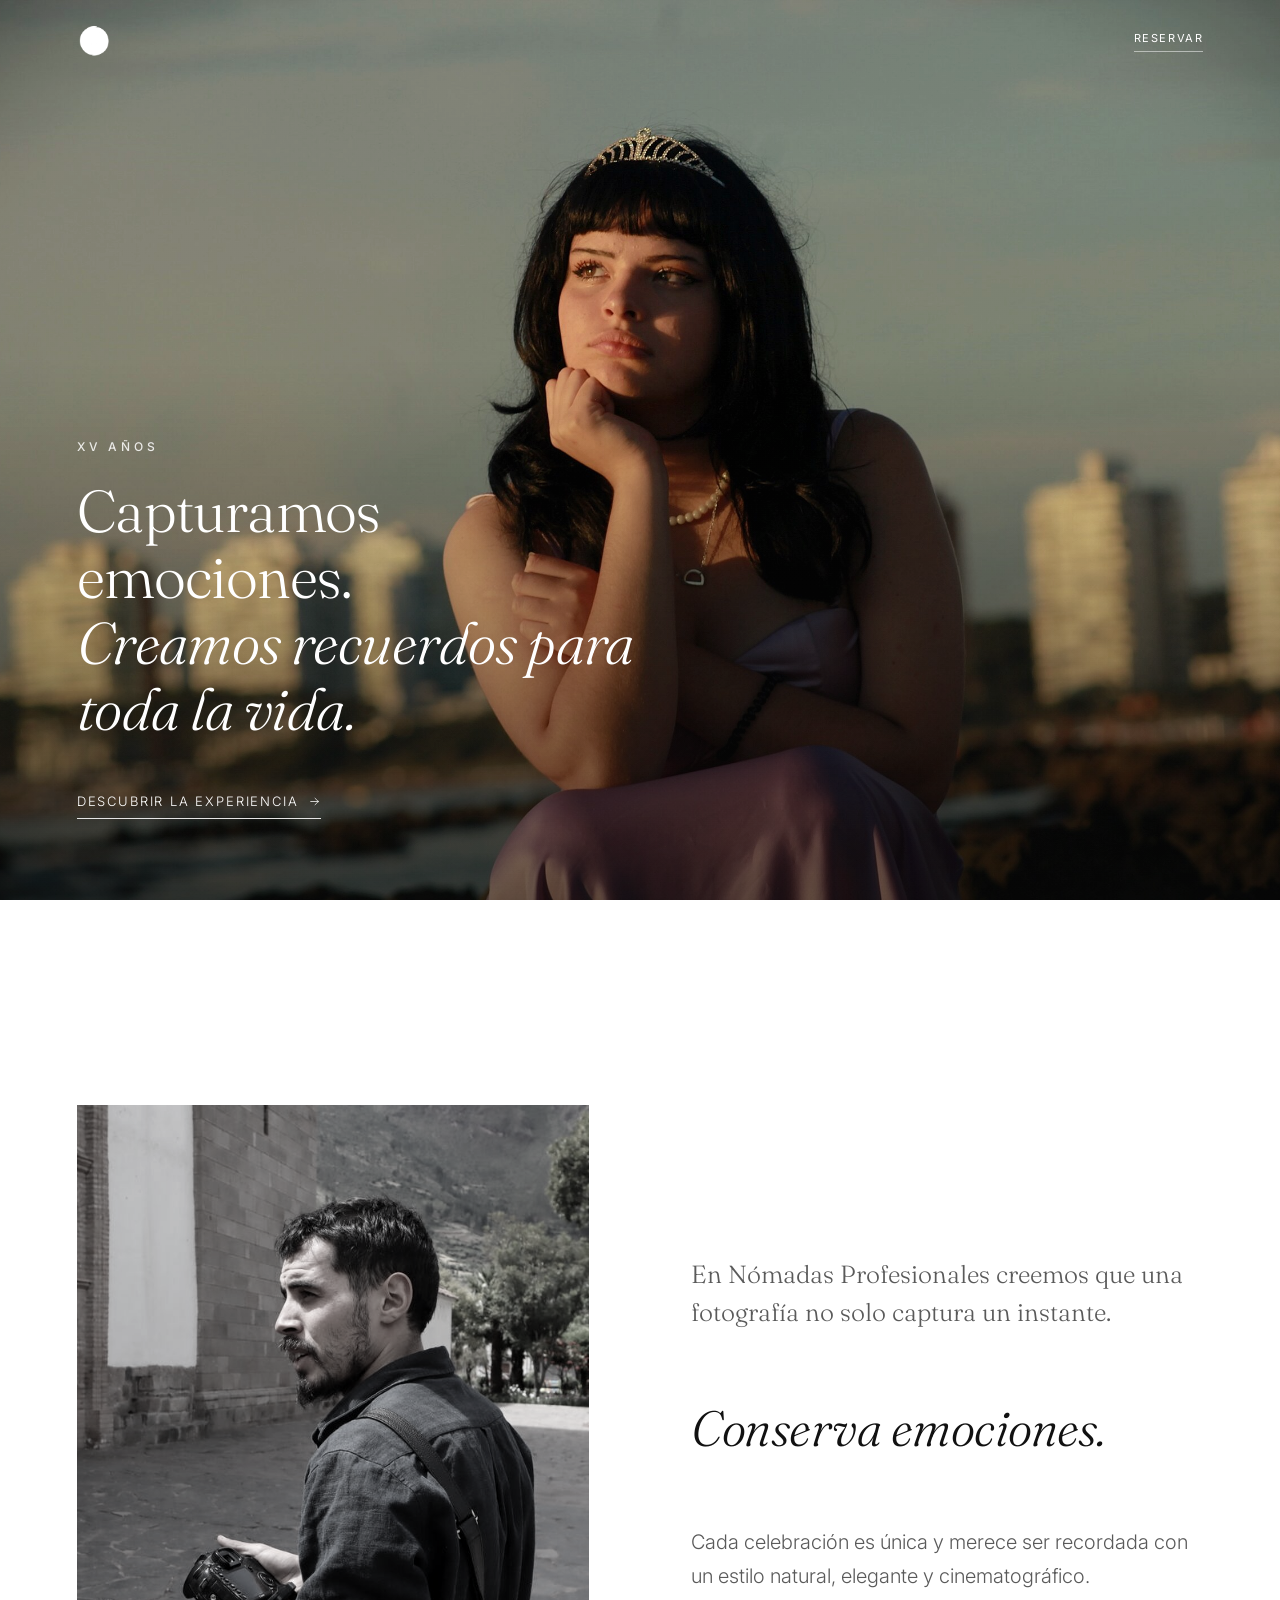
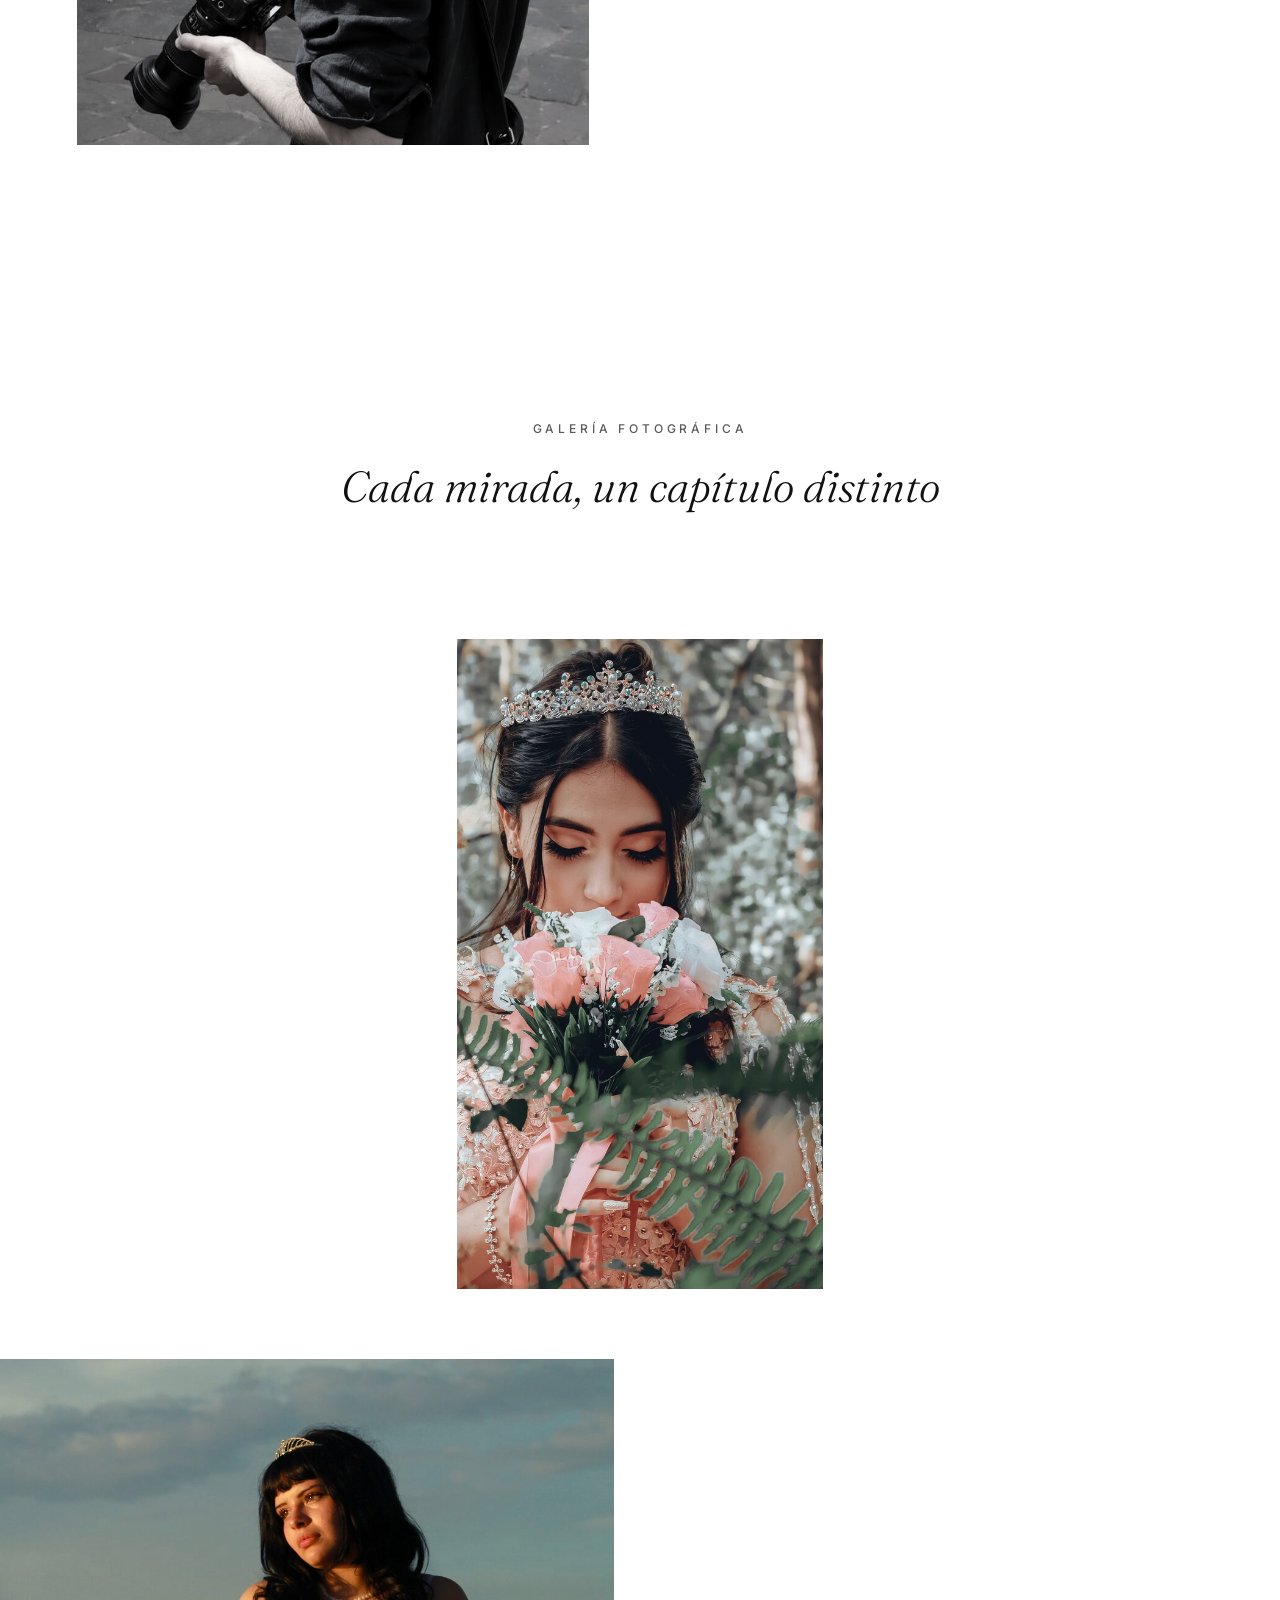
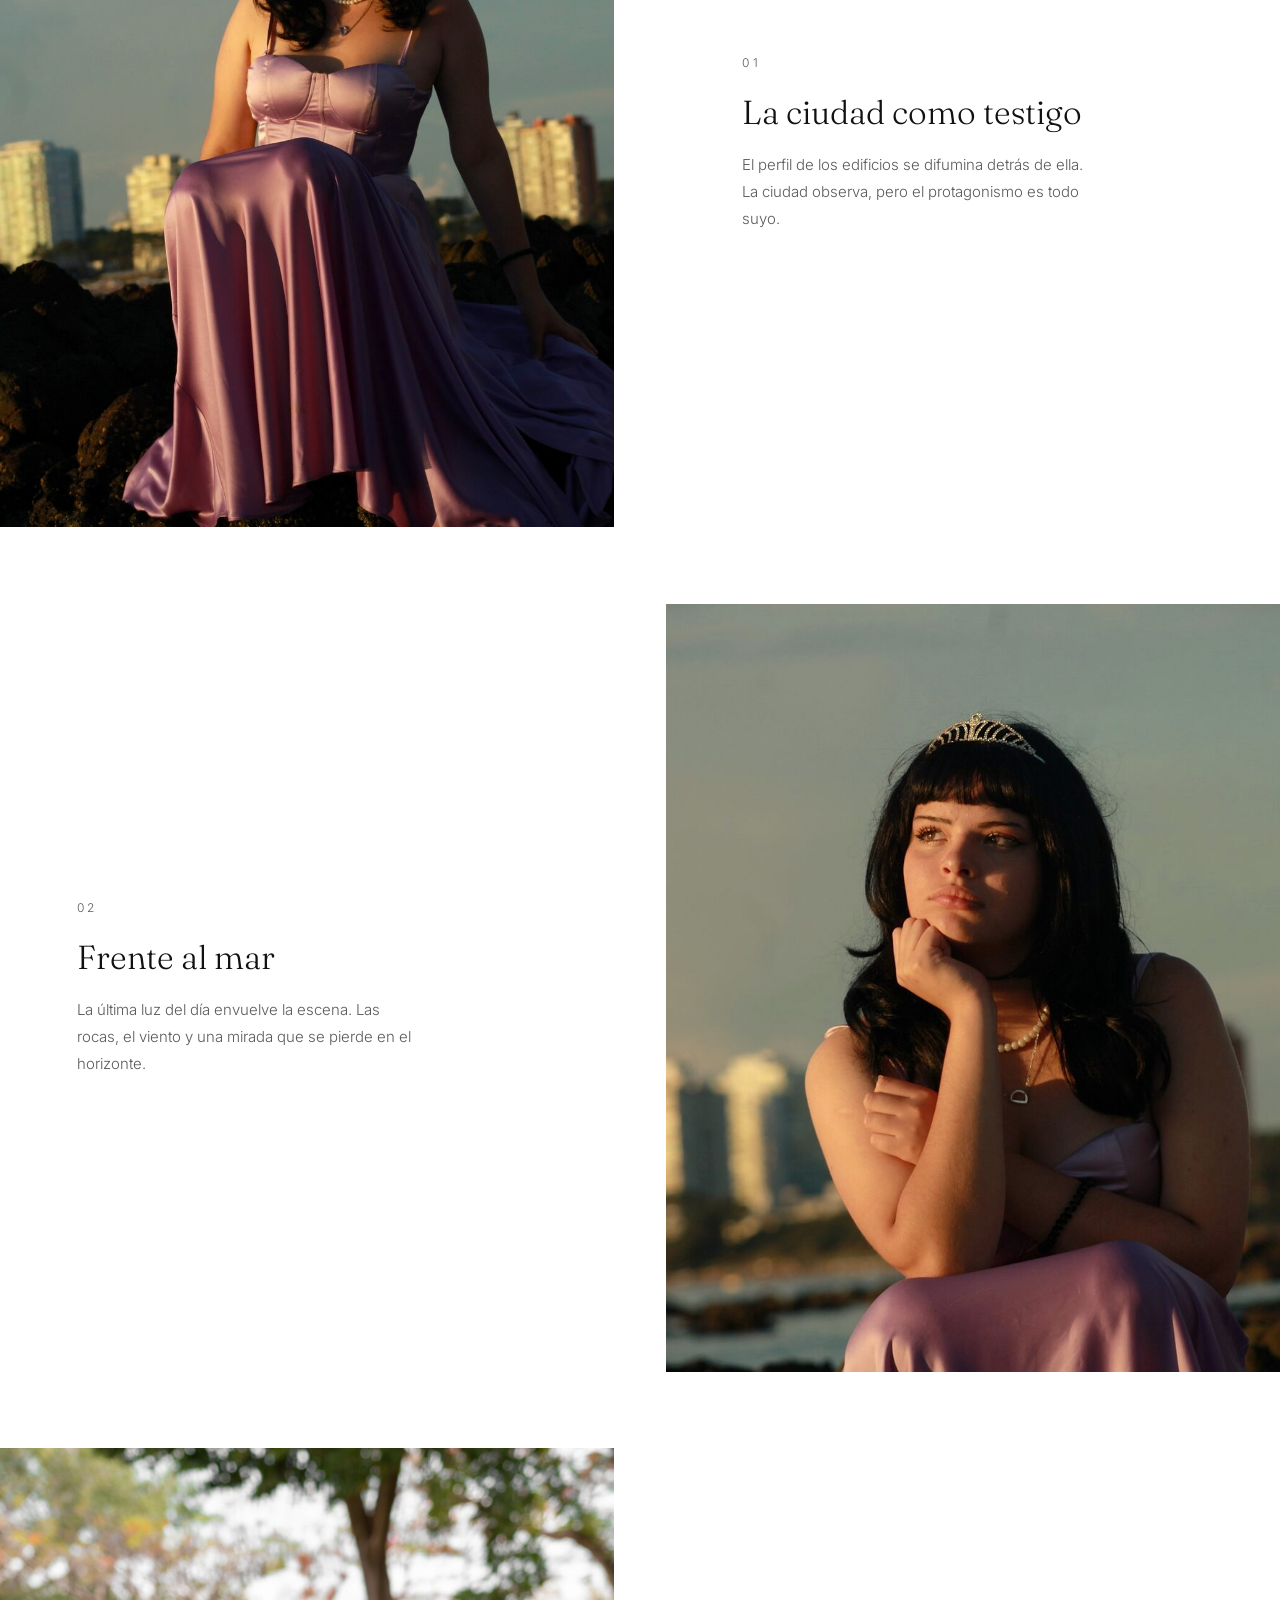
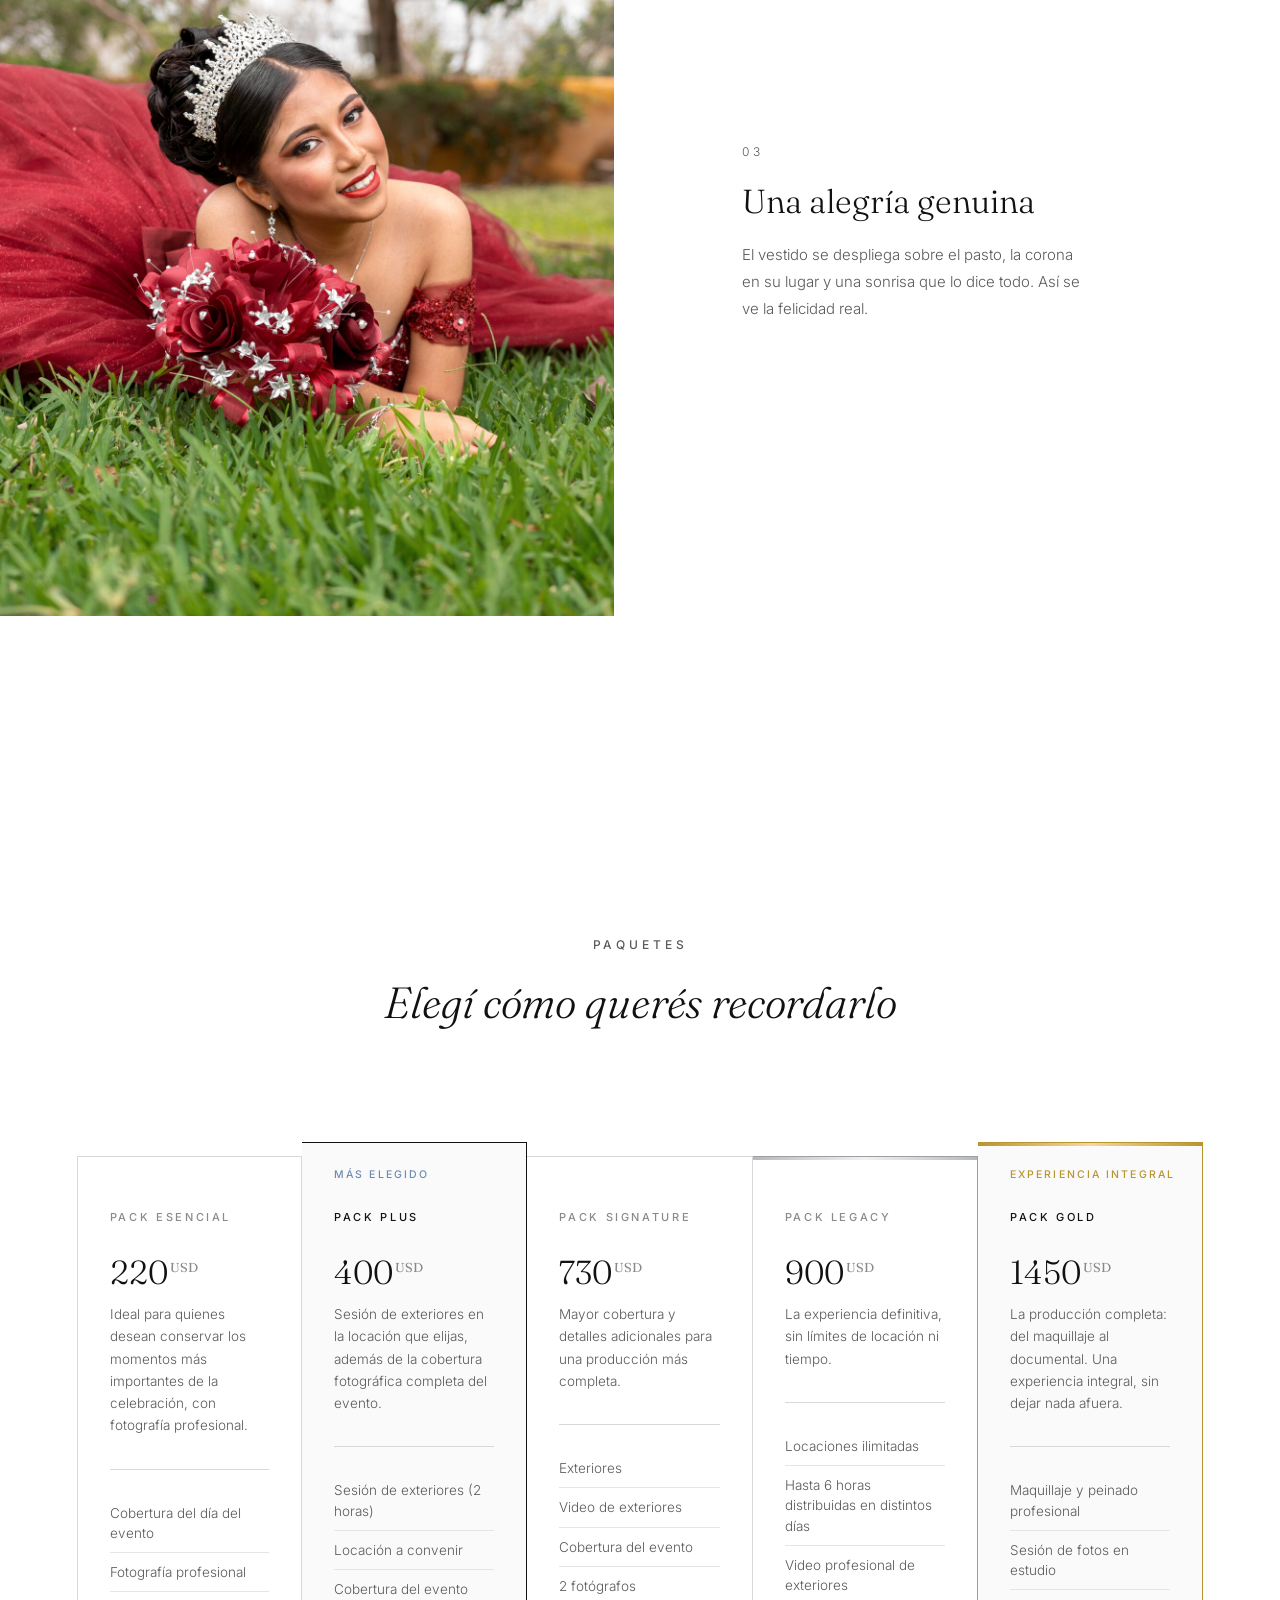
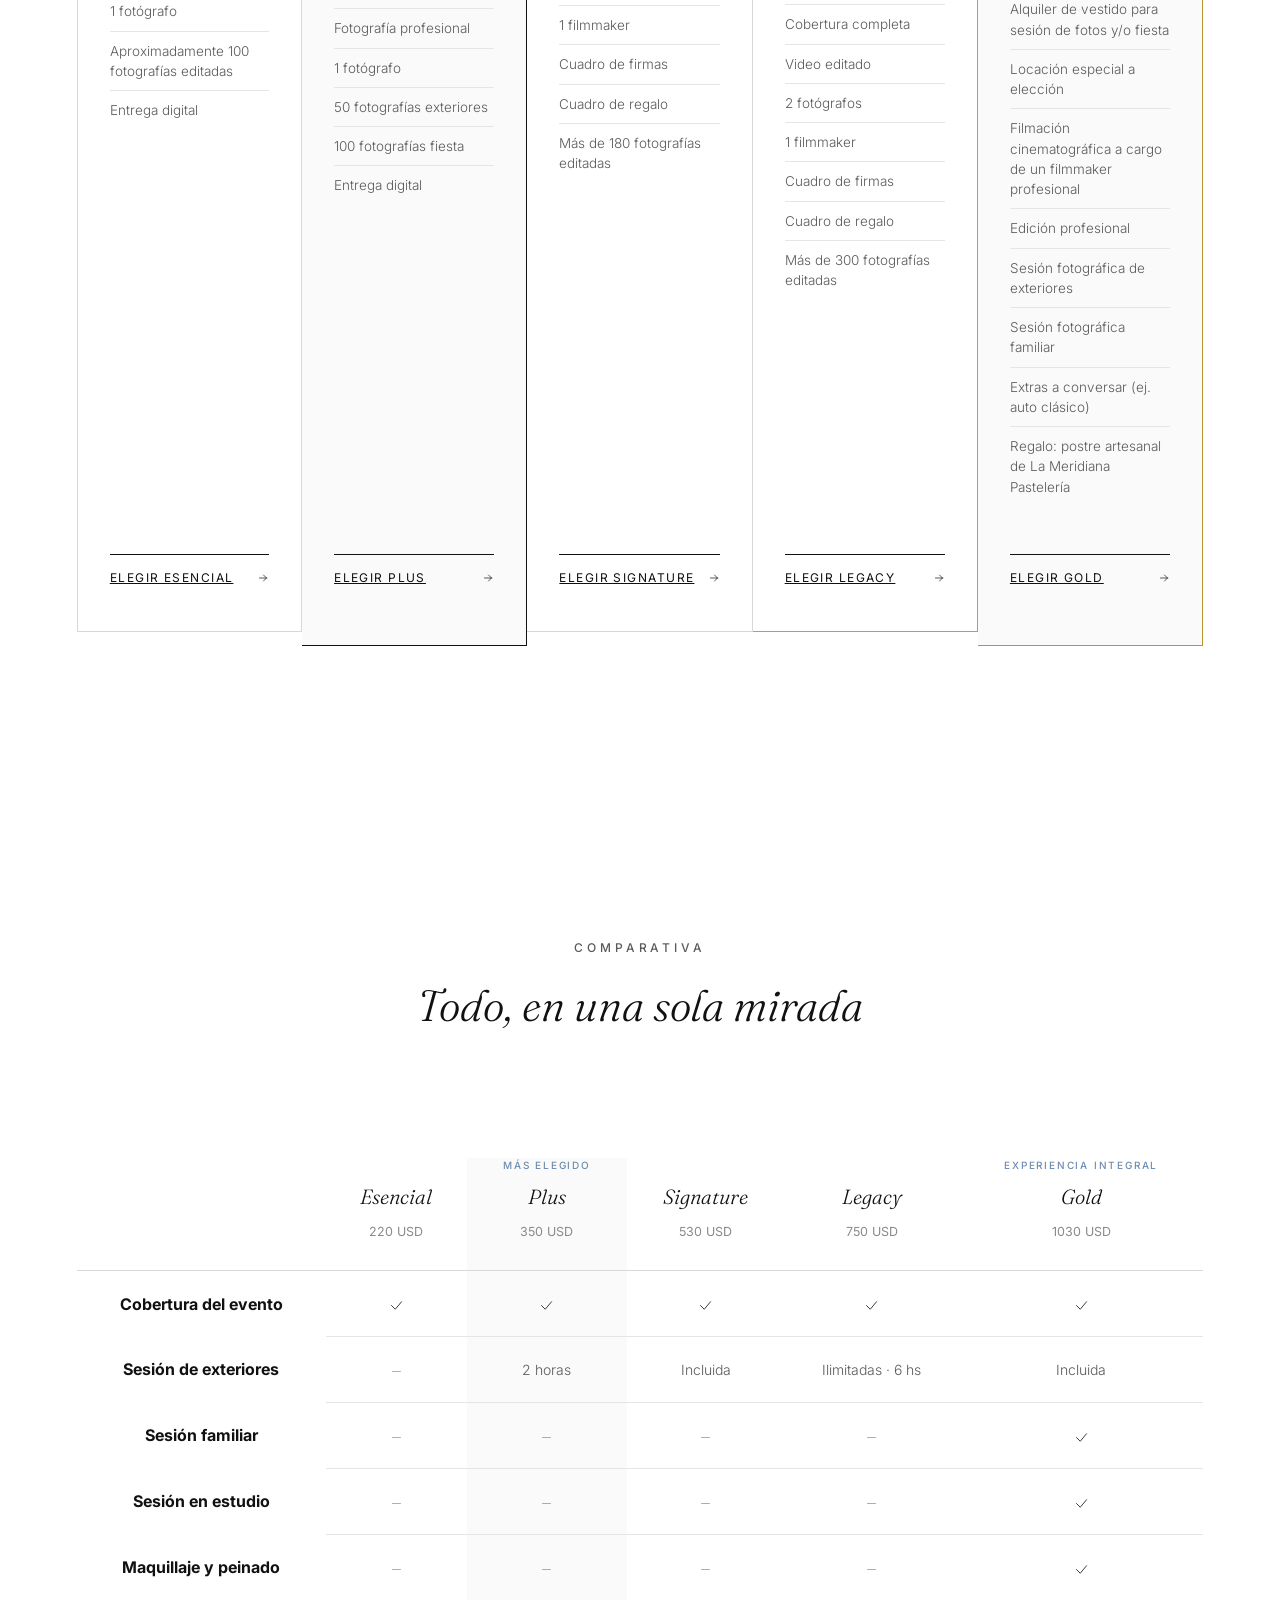
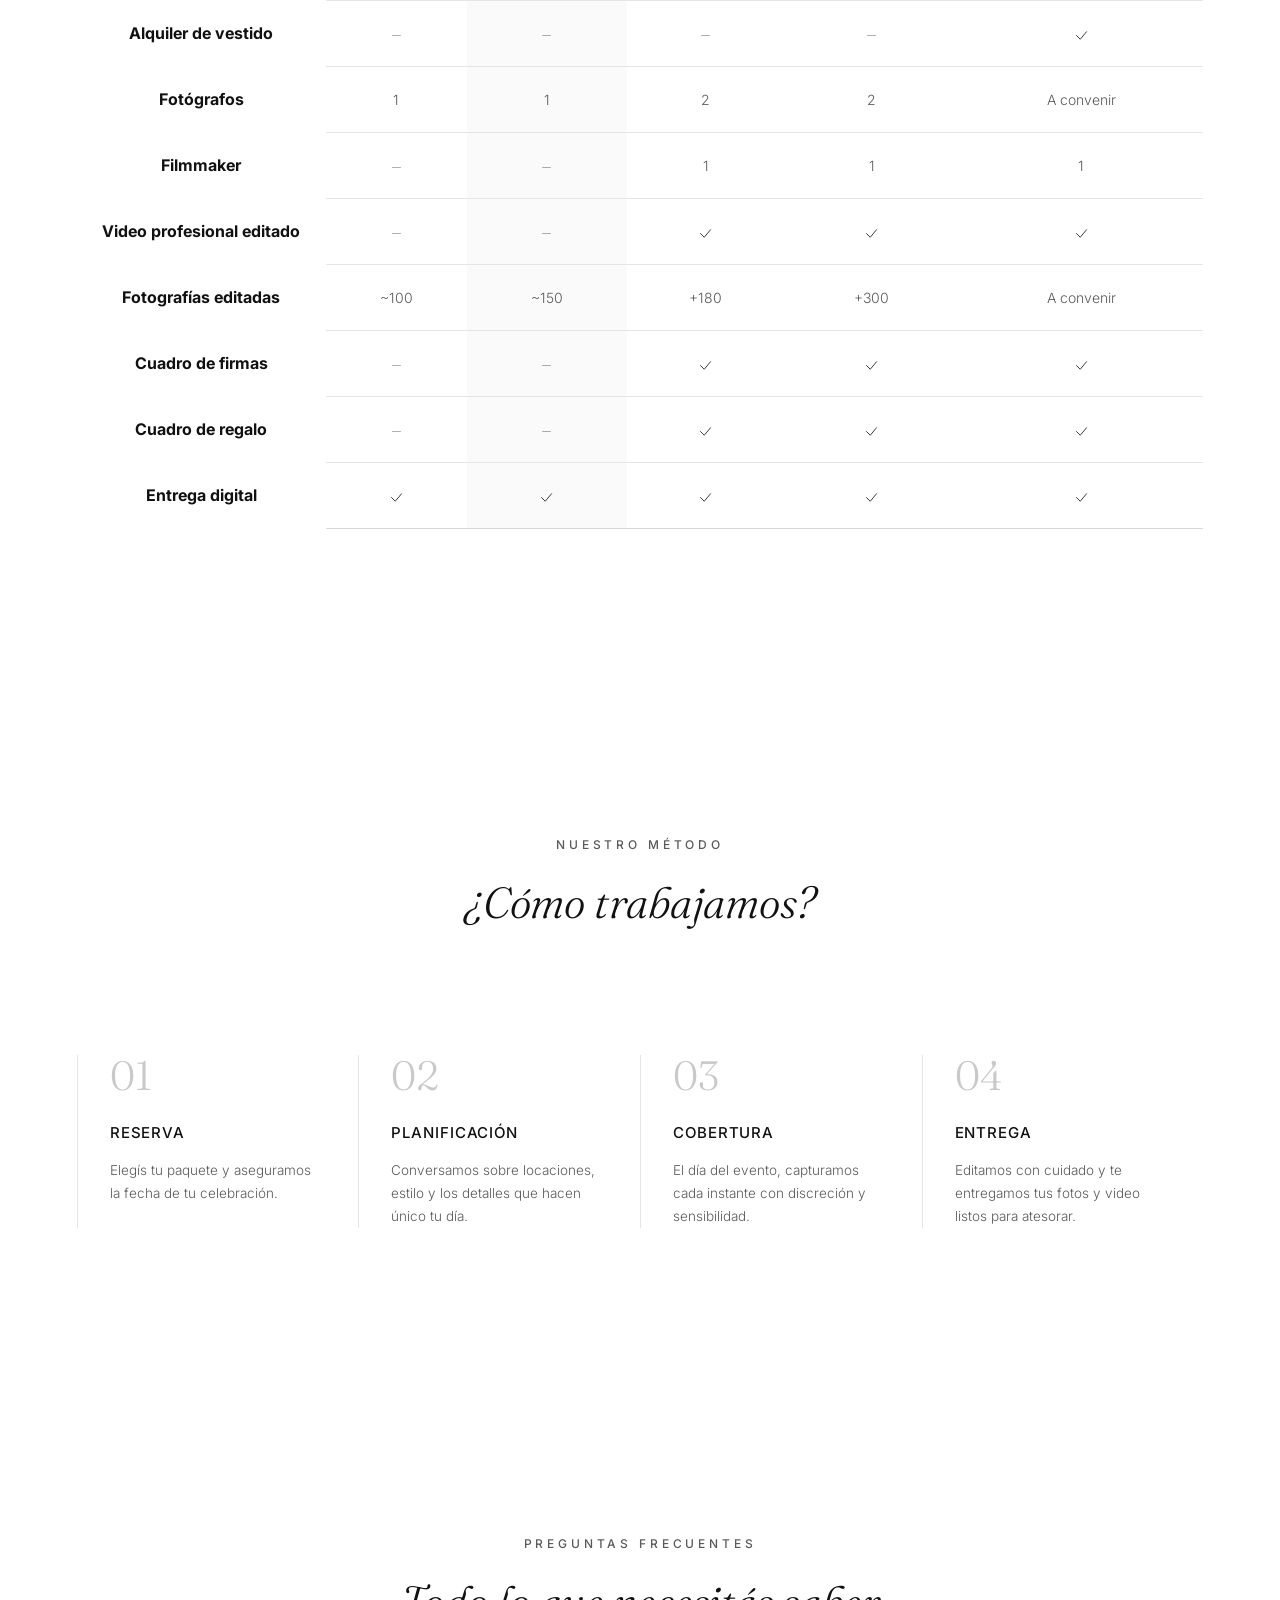
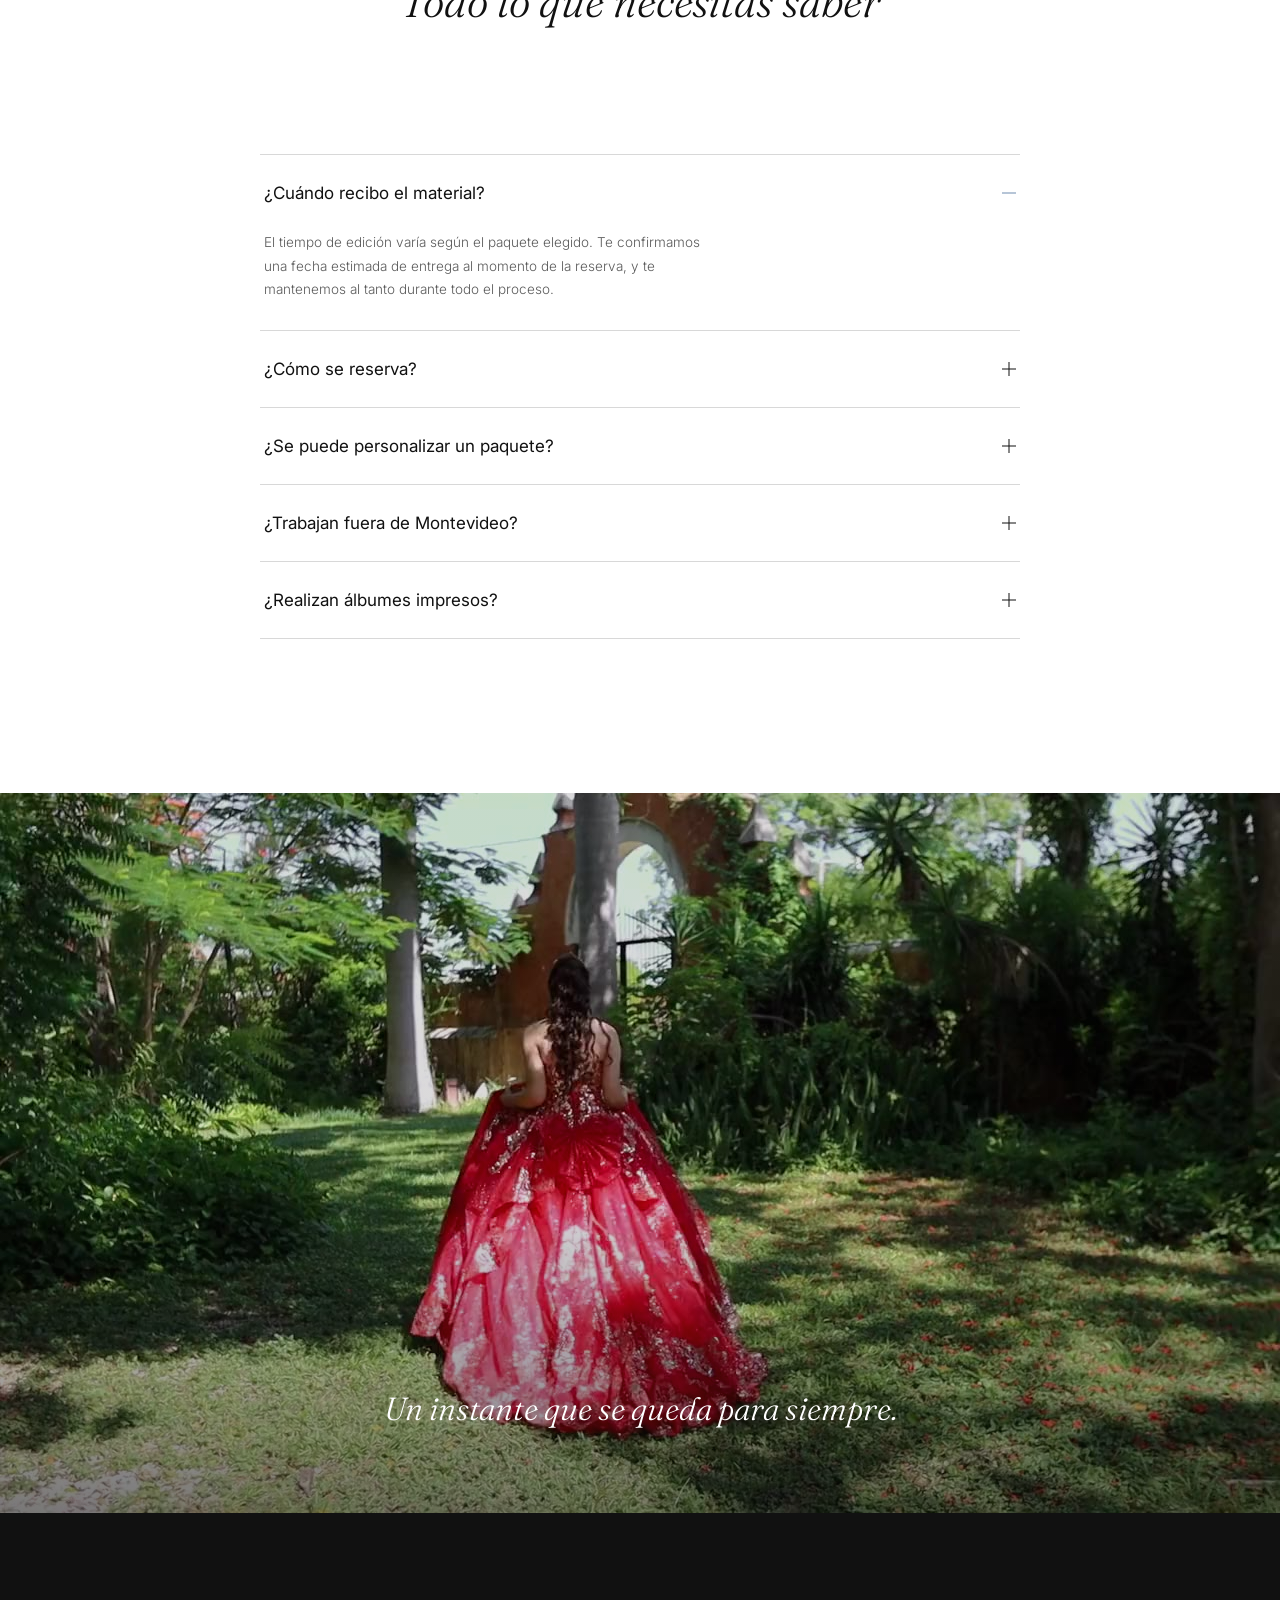
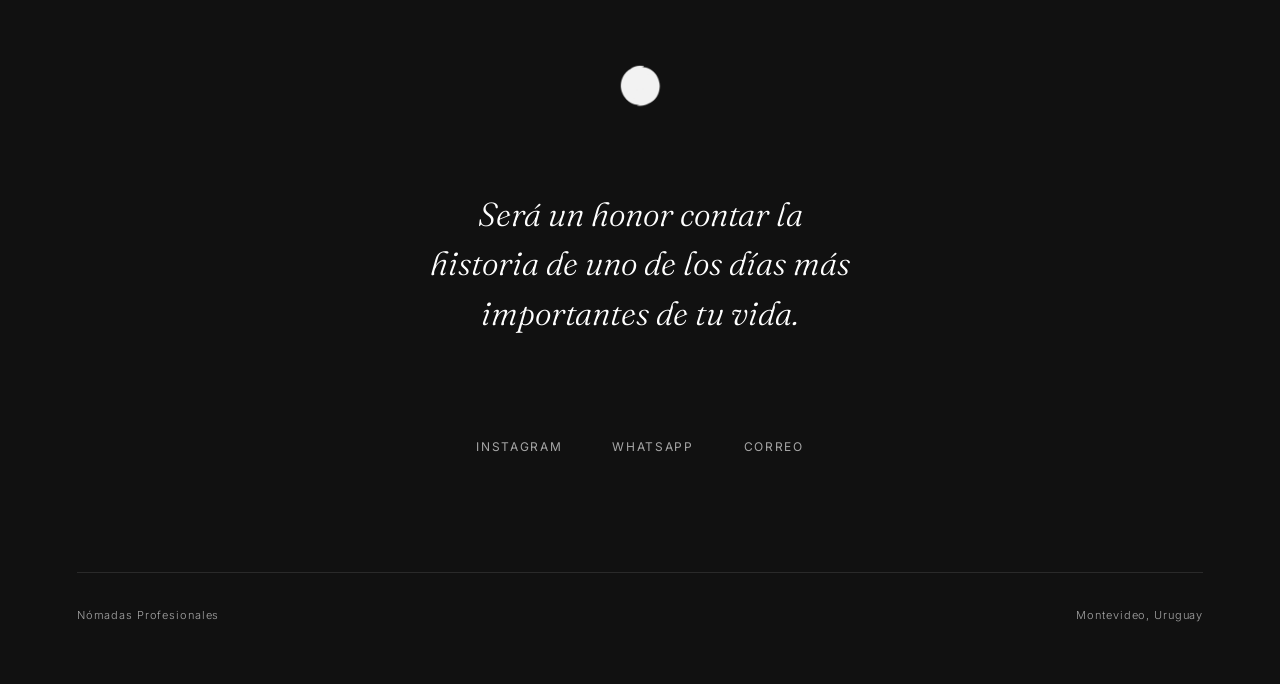
==== commit 08956fbc: "Update index.html" ====
--- a/index.html
+++ b/index.html
@@ -197,7 +197,7 @@
         <article class="tarjeta tarjeta--destacada">
           <span class="tarjeta__etiqueta">Más elegido</span>
           <p class="tarjeta__nombre">Pack Plus</p>
-          <p class="tarjeta__precio">350<sup>USD</sup></p>
+          <p class="tarjeta__precio">400<sup>USD</sup></p>
           <p class="tarjeta__descripcion">Sesión de exteriores en la locación que elijas, además de la cobertura fotográfica completa del evento.</p>
           <div class="tarjeta__divisor"></div>
           <ul class="tarjeta__lista">
@@ -218,7 +218,7 @@
 
         <article class="tarjeta">
           <p class="tarjeta__nombre">Pack Signature</p>
-          <p class="tarjeta__precio">530<sup>USD</sup></p>
+          <p class="tarjeta__precio">730<sup>USD</sup></p>
           <p class="tarjeta__descripcion">Mayor cobertura y detalles adicionales para una producción más completa.</p>
           <div class="tarjeta__divisor"></div>
           <ul class="tarjeta__lista">
@@ -239,7 +239,7 @@
 
         <article class="tarjeta tarjeta--plata">
           <p class="tarjeta__nombre">Pack Legacy</p>
-          <p class="tarjeta__precio">750<sup>USD</sup></p>
+          <p class="tarjeta__precio">900<sup>USD</sup></p>
           <p class="tarjeta__descripcion">La experiencia definitiva, sin límites de locación ni tiempo.</p>
           <div class="tarjeta__divisor"></div>
           <ul class="tarjeta__lista">
@@ -263,7 +263,7 @@
         <article class="tarjeta tarjeta--destacada tarjeta--dorado">
           <span class="tarjeta__etiqueta">Experiencia integral</span>
           <p class="tarjeta__nombre">Pack Gold</p>
-          <p class="tarjeta__precio">1030<sup>USD</sup></p>
+          <p class="tarjeta__precio">1450<sup>USD</sup></p>
           <p class="tarjeta__descripcion">La producción completa: del maquillaje al documental. Una experiencia integral, sin dejar nada afuera.</p>
           <div class="tarjeta__divisor"></div>
           <ul class="tarjeta__lista">
